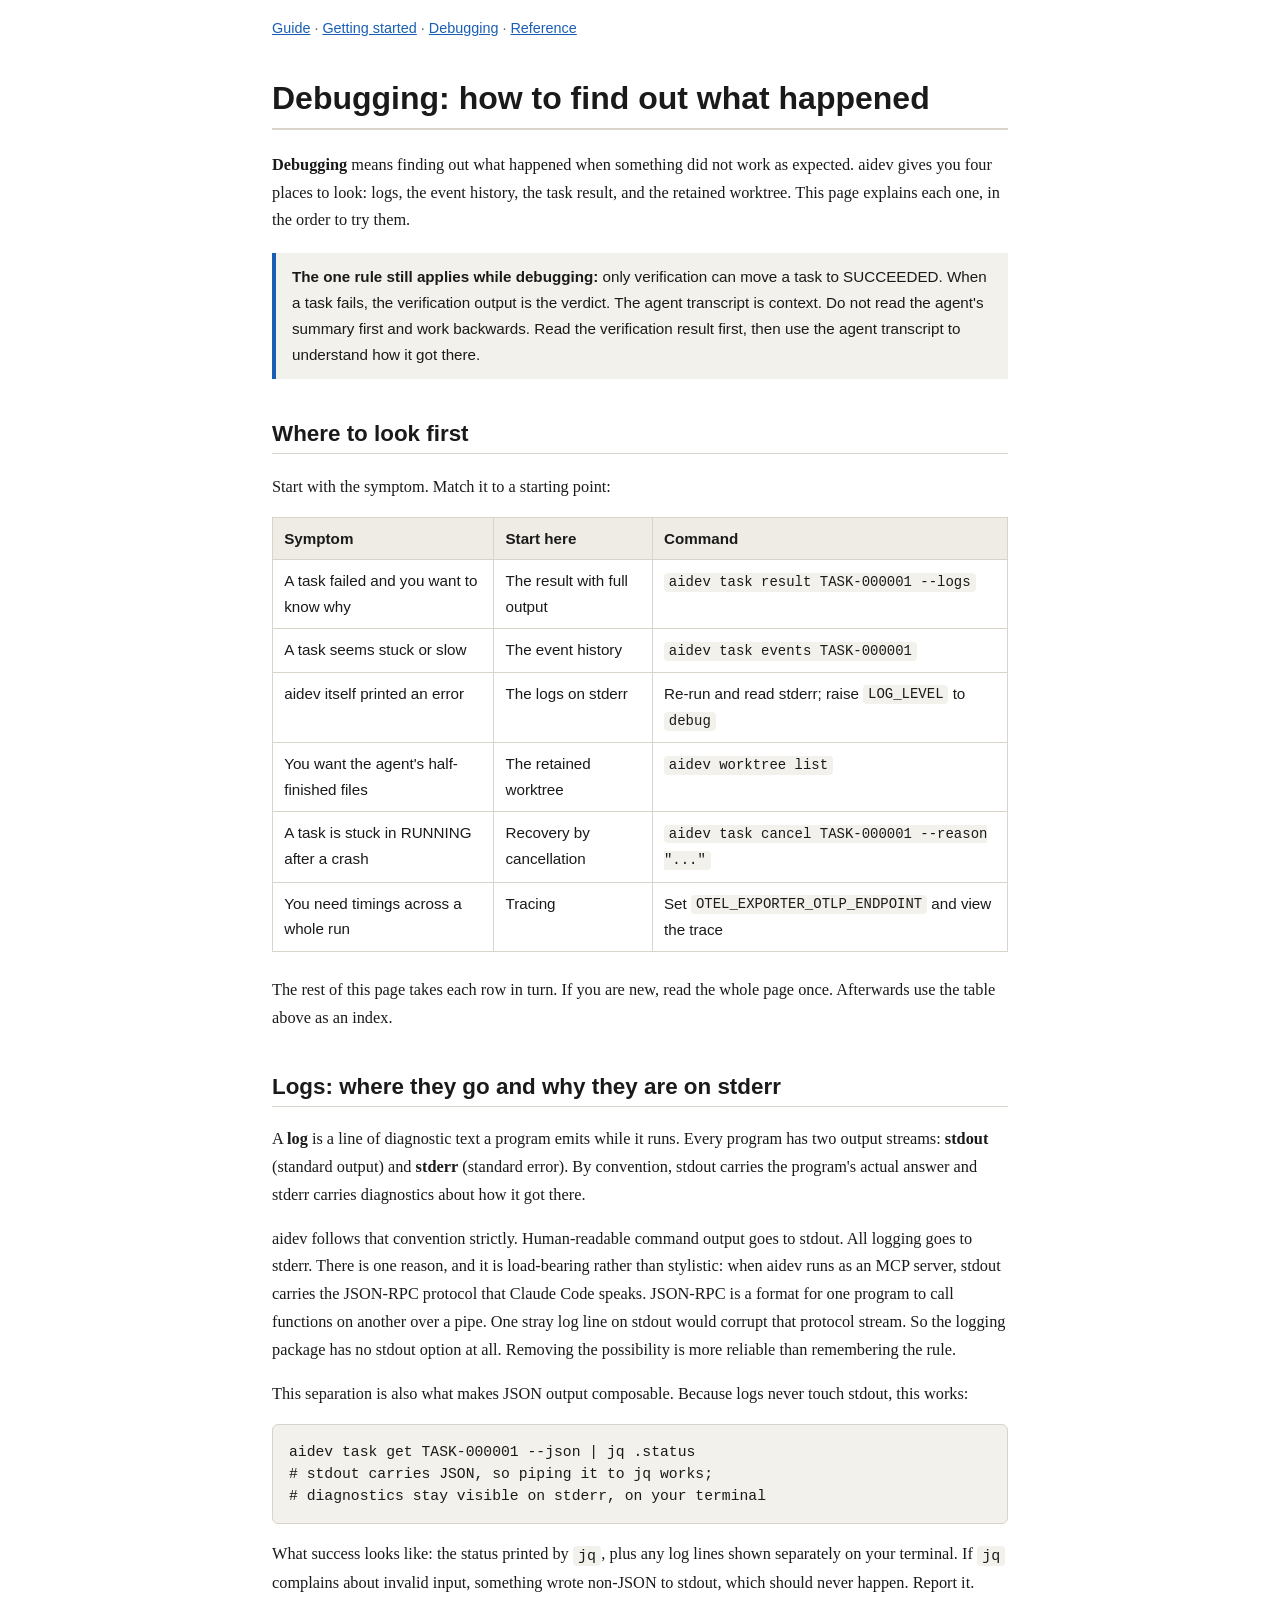
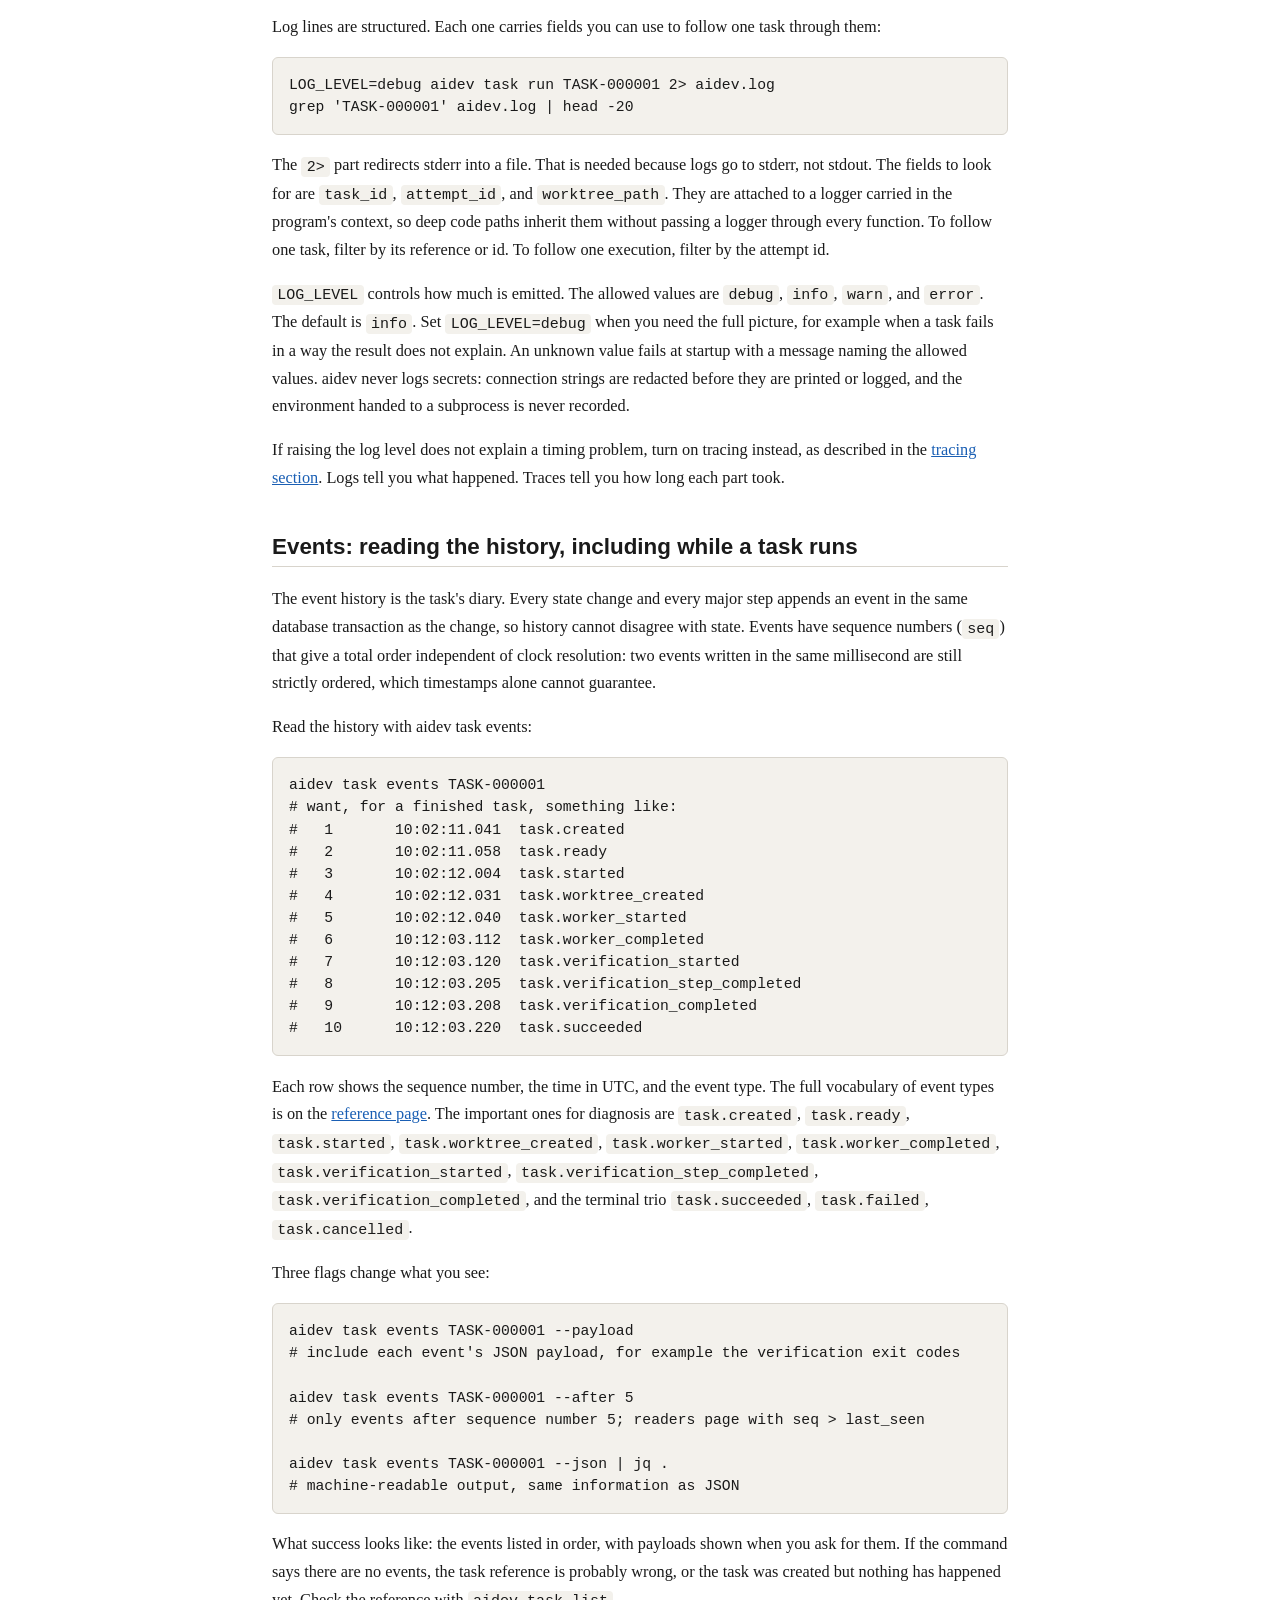
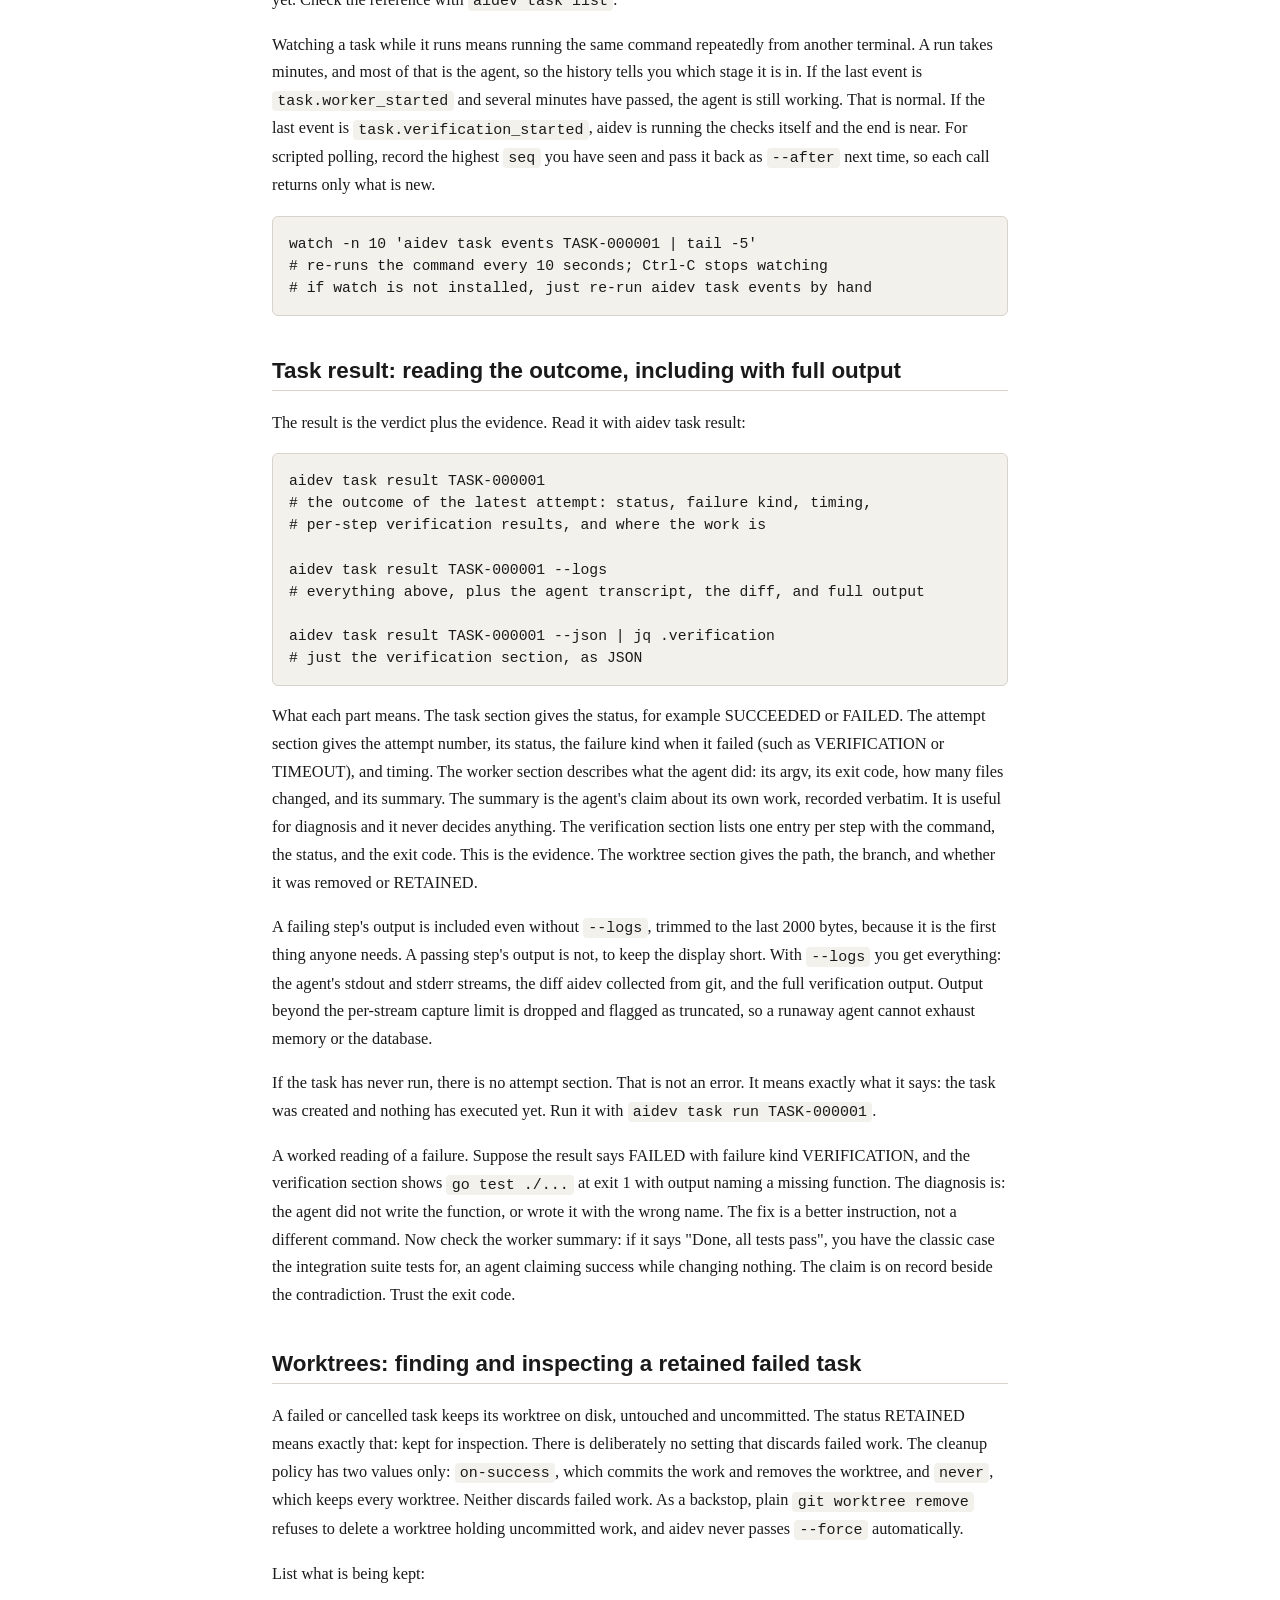
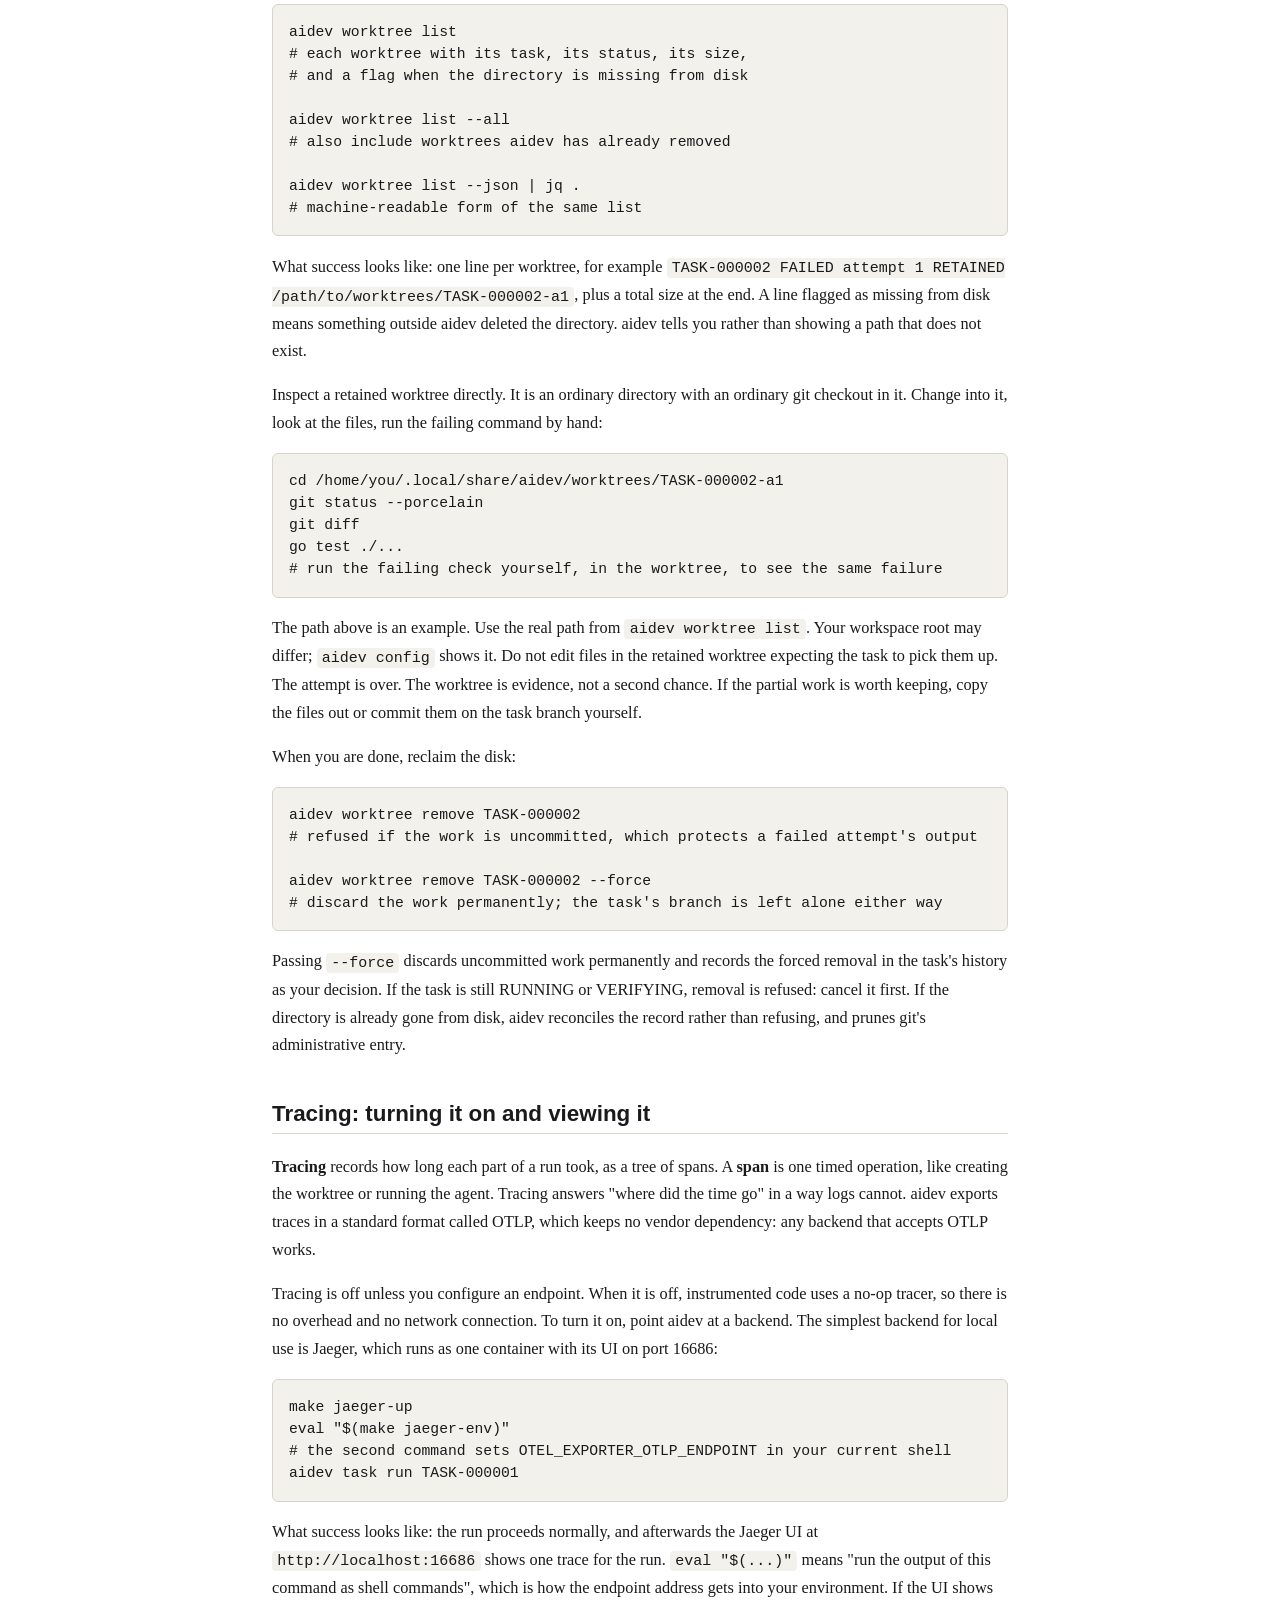
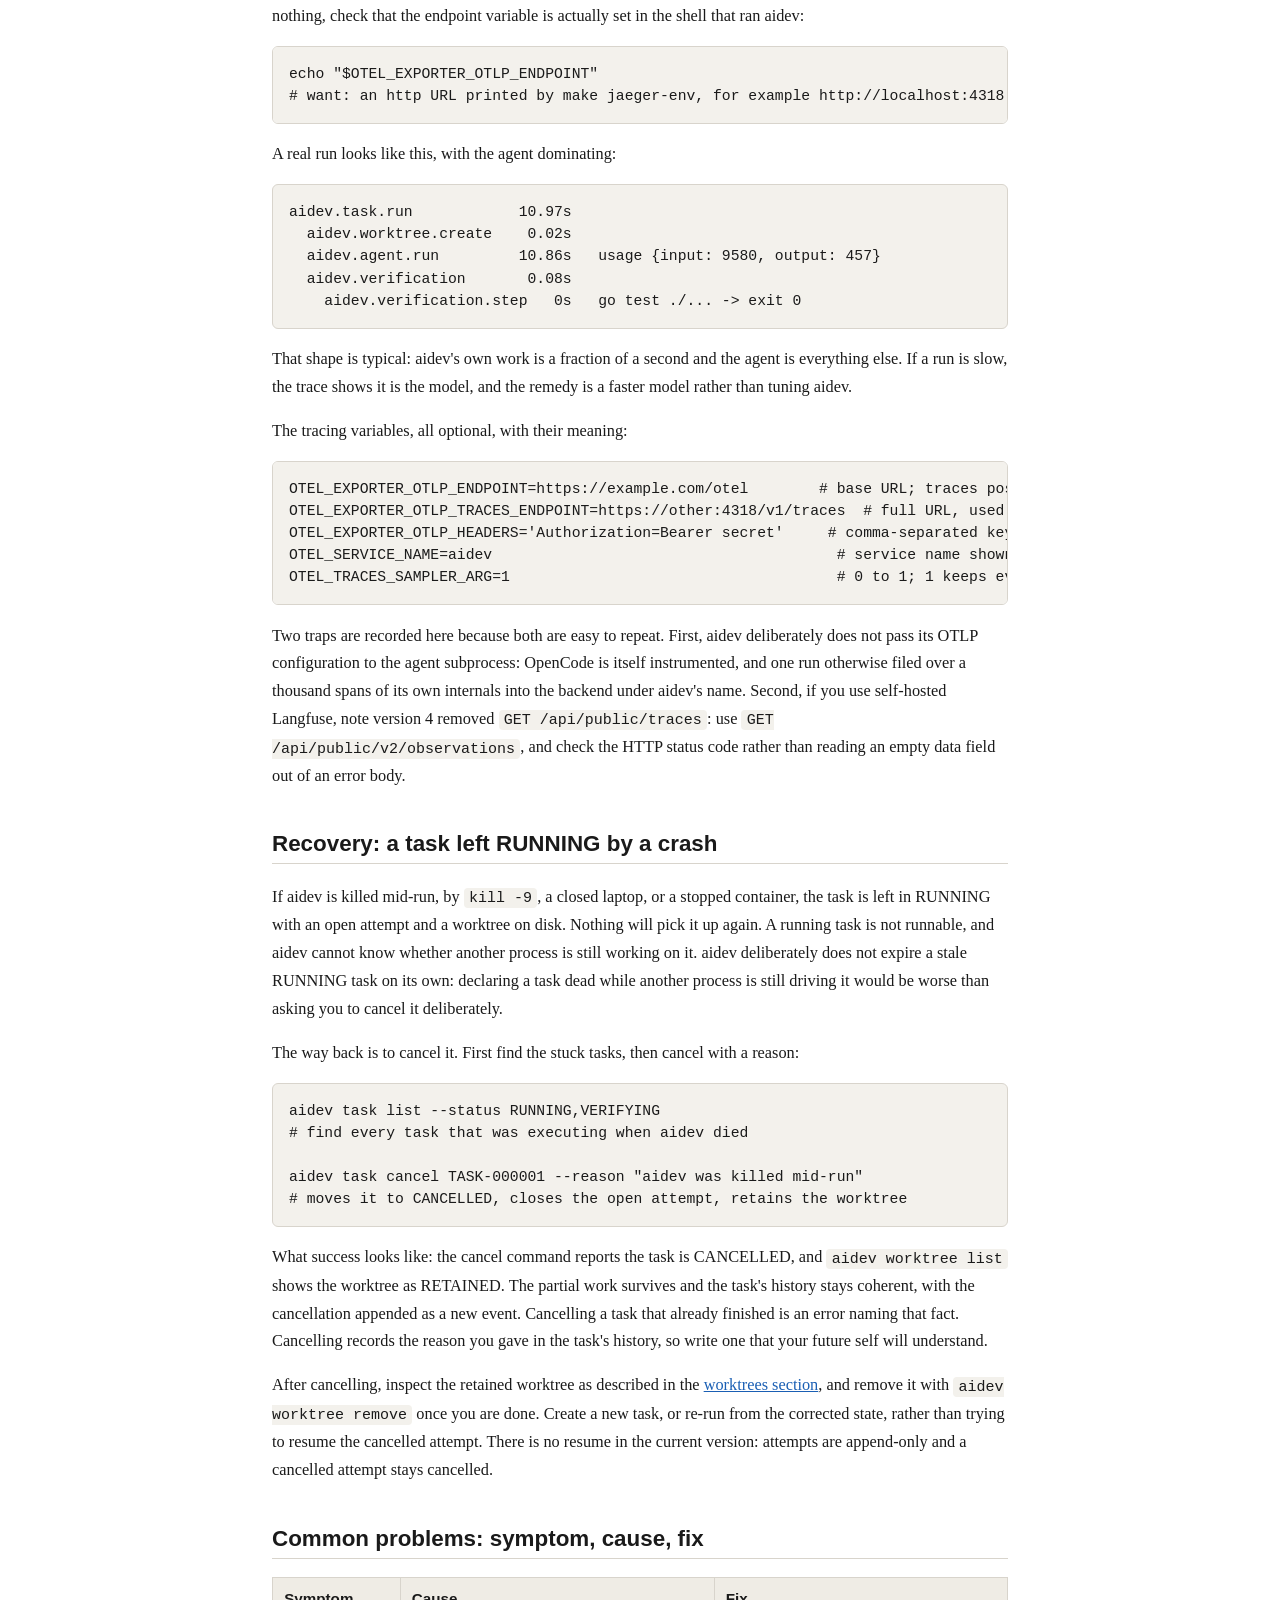
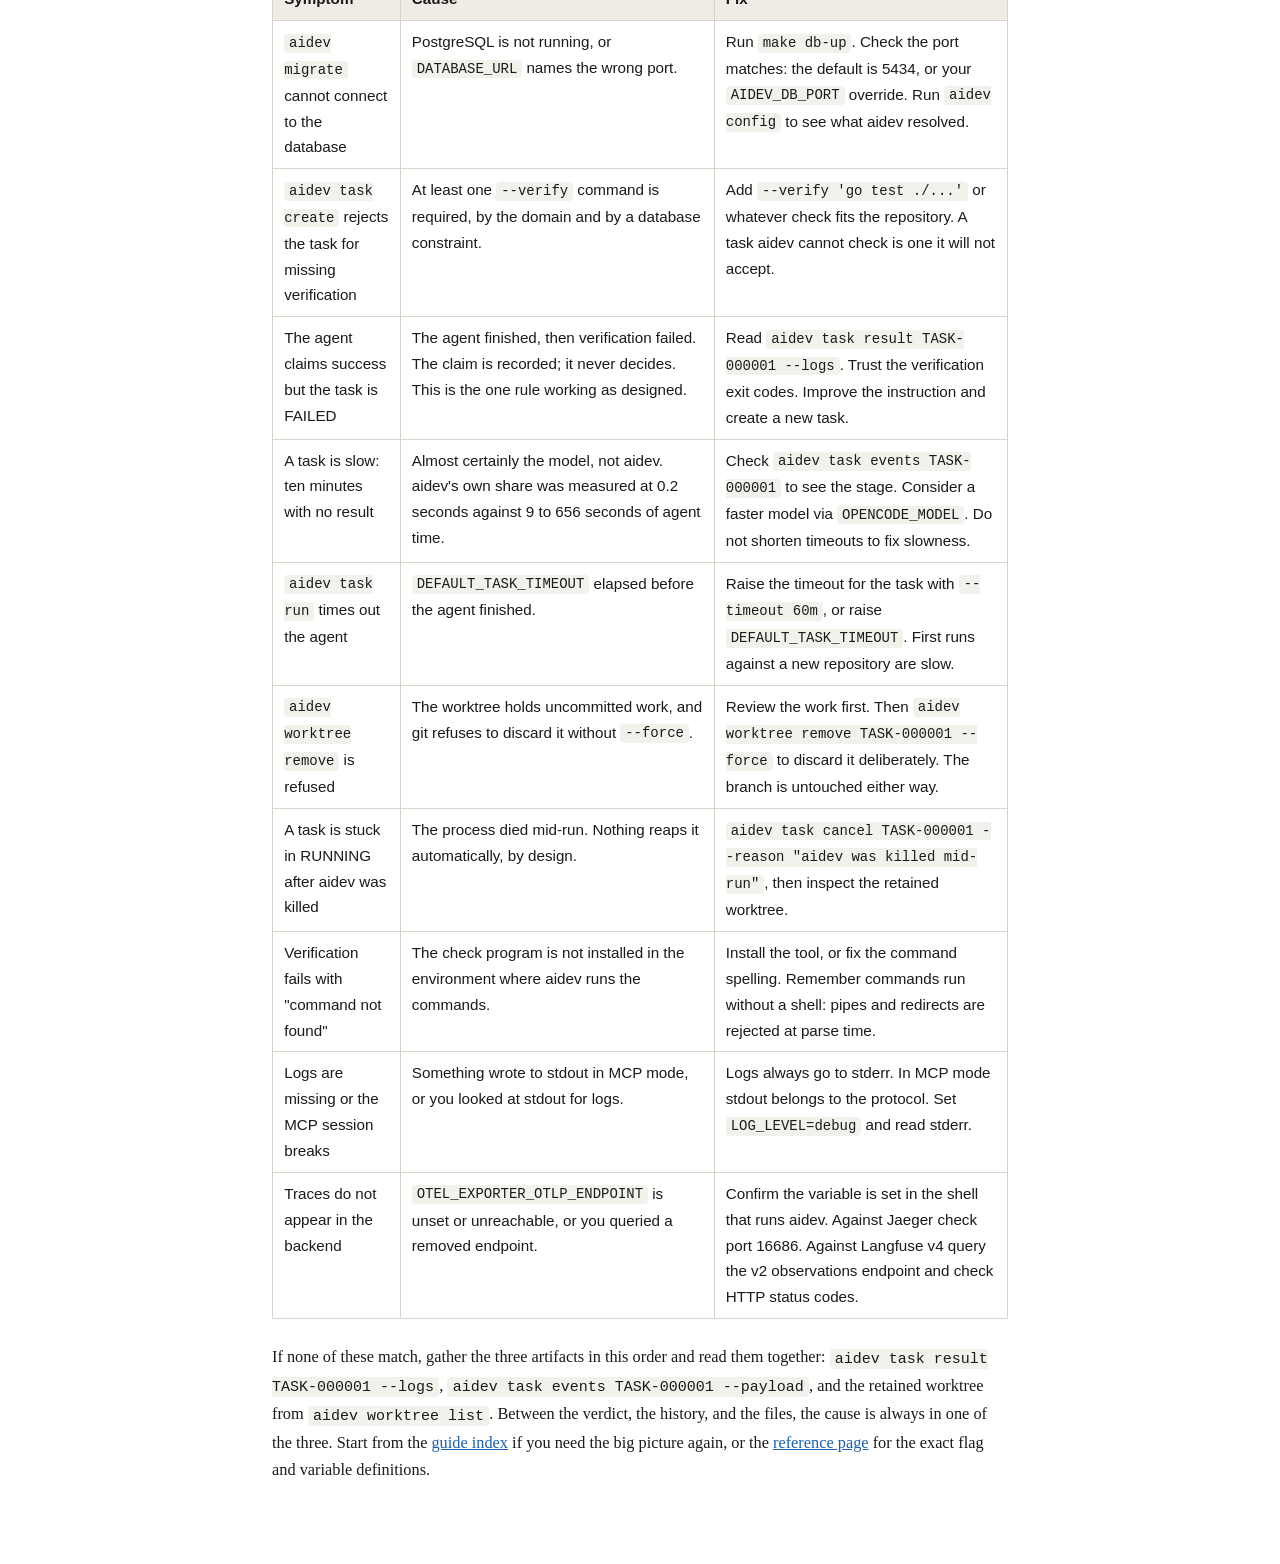
==== docs/guide/debugging.html @ d067f175 "TASK-000018 Write the HTML guide in docs/guide for someone new to the project" ====
<!DOCTYPE html>
<html lang="en">
<head>
<meta charset="utf-8">
<meta name="viewport" content="width=device-width, initial-scale=1">
<title>Debugging aidev tasks: logs, events, results, worktrees</title>
<link rel="stylesheet" href="guide.css">
</head>
<body>
<nav class="breadcrumb"><a href="index.html">Guide</a> · <a href="getting-started.html">Getting started</a> · <a href="debugging.html">Debugging</a> · <a href="reference.html">Reference</a></nav>
<main>
<h1>Debugging: how to find out what happened</h1>

<p><strong>Debugging</strong> means finding out what happened when something did not work as expected. aidev gives you four places to look: logs, the event history, the task result, and the retained worktree. This page explains each one, in the order to try them.</p>

<div class="notice"><strong>The one rule still applies while debugging:</strong> only verification can move a task to SUCCEEDED. When a task fails, the verification output is the verdict. The agent transcript is context. Do not read the agent's summary first and work backwards. Read the verification result first, then use the agent transcript to understand how it got there.</div>

<section id="where-to-look-first">
<h2>Where to look first</h2>

<p>Start with the symptom. Match it to a starting point:</p>

<table>
<tr><th>Symptom</th><th>Start here</th><th>Command</th></tr>
<tr><td>A task failed and you want to know why</td><td>The result with full output</td><td><code>aidev task result TASK-000001 --logs</code></td></tr>
<tr><td>A task seems stuck or slow</td><td>The event history</td><td><code>aidev task events TASK-000001</code></td></tr>
<tr><td>aidev itself printed an error</td><td>The logs on stderr</td><td>Re-run and read stderr; raise <code>LOG_LEVEL</code> to <code>debug</code></td></tr>
<tr><td>You want the agent's half-finished files</td><td>The retained worktree</td><td><code>aidev worktree list</code></td></tr>
<tr><td>A task is stuck in RUNNING after a crash</td><td>Recovery by cancellation</td><td><code>aidev task cancel TASK-000001 --reason "..."</code></td></tr>
<tr><td>You need timings across a whole run</td><td>Tracing</td><td>Set <code>OTEL_EXPORTER_OTLP_ENDPOINT</code> and view the trace</td></tr>
</table>

<p>The rest of this page takes each row in turn. If you are new, read the whole page once. Afterwards use the table above as an index.</p>
</section>

<section id="logs">
<h2>Logs: where they go and why they are on stderr</h2>

<p>A <strong>log</strong> is a line of diagnostic text a program emits while it runs. Every program has two output streams: <strong>stdout</strong> (standard output) and <strong>stderr</strong> (standard error). By convention, stdout carries the program's actual answer and stderr carries diagnostics about how it got there.</p>

<p>aidev follows that convention strictly. Human-readable command output goes to stdout. All logging goes to stderr. There is one reason, and it is load-bearing rather than stylistic: when aidev runs as an MCP server, stdout carries the JSON-RPC protocol that Claude Code speaks. JSON-RPC is a format for one program to call functions on another over a pipe. One stray log line on stdout would corrupt that protocol stream. So the logging package has no stdout option at all. Removing the possibility is more reliable than remembering the rule.</p>

<p>This separation is also what makes JSON output composable. Because logs never touch stdout, this works:</p>

<pre><code>aidev task get TASK-000001 --json | jq .status
# stdout carries JSON, so piping it to jq works;
# diagnostics stay visible on stderr, on your terminal</code></pre>

<p>What success looks like: the status printed by <code>jq</code>, plus any log lines shown separately on your terminal. If <code>jq</code> complains about invalid input, something wrote non-JSON to stdout, which should never happen. Report it.</p>

<p>Log lines are structured. Each one carries fields you can use to follow one task through them:</p>

<pre><code>LOG_LEVEL=debug aidev task run TASK-000001 2&gt; aidev.log
grep 'TASK-000001' aidev.log | head -20</code></pre>

<p>The <code>2&gt;</code> part redirects stderr into a file. That is needed because logs go to stderr, not stdout. The fields to look for are <code>task_id</code>, <code>attempt_id</code>, and <code>worktree_path</code>. They are attached to a logger carried in the program's context, so deep code paths inherit them without passing a logger through every function. To follow one task, filter by its reference or id. To follow one execution, filter by the attempt id.</p>

<p><code>LOG_LEVEL</code> controls how much is emitted. The allowed values are <code>debug</code>, <code>info</code>, <code>warn</code>, and <code>error</code>. The default is <code>info</code>. Set <code>LOG_LEVEL=debug</code> when you need the full picture, for example when a task fails in a way the result does not explain. An unknown value fails at startup with a message naming the allowed values. aidev never logs secrets: connection strings are redacted before they are printed or logged, and the environment handed to a subprocess is never recorded.</p>

<p>If raising the log level does not explain a timing problem, turn on tracing instead, as described in the <a href="debugging.html#tracing">tracing section</a>. Logs tell you what happened. Traces tell you how long each part took.</p>
</section>

<section id="events">
<h2>Events: reading the history, including while a task runs</h2>

<p>The event history is the task's diary. Every state change and every major step appends an event in the same database transaction as the change, so history cannot disagree with state. Events have sequence numbers (<code>seq</code>) that give a total order independent of clock resolution: two events written in the same millisecond are still strictly ordered, which timestamps alone cannot guarantee.</p>

<p>Read the history with aidev task events:</p>

<pre><code>aidev task events TASK-000001
# want, for a finished task, something like:
#   1       10:02:11.041  task.created
#   2       10:02:11.058  task.ready
#   3       10:02:12.004  task.started
#   4       10:02:12.031  task.worktree_created
#   5       10:02:12.040  task.worker_started
#   6       10:12:03.112  task.worker_completed
#   7       10:12:03.120  task.verification_started
#   8       10:12:03.205  task.verification_step_completed
#   9       10:12:03.208  task.verification_completed
#   10      10:12:03.220  task.succeeded</code></pre>

<p>Each row shows the sequence number, the time in UTC, and the event type. The full vocabulary of event types is on the <a href="reference.html#events-reference">reference page</a>. The important ones for diagnosis are <code>task.created</code>, <code>task.ready</code>, <code>task.started</code>, <code>task.worktree_created</code>, <code>task.worker_started</code>, <code>task.worker_completed</code>, <code>task.verification_started</code>, <code>task.verification_step_completed</code>, <code>task.verification_completed</code>, and the terminal trio <code>task.succeeded</code>, <code>task.failed</code>, <code>task.cancelled</code>.</p>

<p>Three flags change what you see:</p>

<pre><code>aidev task events TASK-000001 --payload
# include each event's JSON payload, for example the verification exit codes

aidev task events TASK-000001 --after 5
# only events after sequence number 5; readers page with seq &gt; last_seen

aidev task events TASK-000001 --json | jq .
# machine-readable output, same information as JSON</code></pre>

<p>What success looks like: the events listed in order, with payloads shown when you ask for them. If the command says there are no events, the task reference is probably wrong, or the task was created but nothing has happened yet. Check the reference with <code>aidev task list</code>.</p>

<p>Watching a task while it runs means running the same command repeatedly from another terminal. A run takes minutes, and most of that is the agent, so the history tells you which stage it is in. If the last event is <code>task.worker_started</code> and several minutes have passed, the agent is still working. That is normal. If the last event is <code>task.verification_started</code>, aidev is running the checks itself and the end is near. For scripted polling, record the highest <code>seq</code> you have seen and pass it back as <code>--after</code> next time, so each call returns only what is new.</p>

<pre><code>watch -n 10 'aidev task events TASK-000001 | tail -5'
# re-runs the command every 10 seconds; Ctrl-C stops watching
# if watch is not installed, just re-run aidev task events by hand</code></pre>
</section>

<section id="task-result">
<h2>Task result: reading the outcome, including with full output</h2>

<p>The result is the verdict plus the evidence. Read it with aidev task result:</p>

<pre><code>aidev task result TASK-000001
# the outcome of the latest attempt: status, failure kind, timing,
# per-step verification results, and where the work is

aidev task result TASK-000001 --logs
# everything above, plus the agent transcript, the diff, and full output

aidev task result TASK-000001 --json | jq .verification
# just the verification section, as JSON</code></pre>

<p>What each part means. The task section gives the status, for example SUCCEEDED or FAILED. The attempt section gives the attempt number, its status, the failure kind when it failed (such as VERIFICATION or TIMEOUT), and timing. The worker section describes what the agent did: its argv, its exit code, how many files changed, and its summary. The summary is the agent's claim about its own work, recorded verbatim. It is useful for diagnosis and it never decides anything. The verification section lists one entry per step with the command, the status, and the exit code. This is the evidence. The worktree section gives the path, the branch, and whether it was removed or RETAINED.</p>

<p>A failing step's output is included even without <code>--logs</code>, trimmed to the last 2000 bytes, because it is the first thing anyone needs. A passing step's output is not, to keep the display short. With <code>--logs</code> you get everything: the agent's stdout and stderr streams, the diff aidev collected from git, and the full verification output. Output beyond the per-stream capture limit is dropped and flagged as truncated, so a runaway agent cannot exhaust memory or the database.</p>

<p>If the task has never run, there is no attempt section. That is not an error. It means exactly what it says: the task was created and nothing has executed yet. Run it with <code>aidev task run TASK-000001</code>.</p>

<p>A worked reading of a failure. Suppose the result says FAILED with failure kind VERIFICATION, and the verification section shows <code>go test ./...</code> at exit 1 with output naming a missing function. The diagnosis is: the agent did not write the function, or wrote it with the wrong name. The fix is a better instruction, not a different command. Now check the worker summary: if it says "Done, all tests pass", you have the classic case the integration suite tests for, an agent claiming success while changing nothing. The claim is on record beside the contradiction. Trust the exit code.</p>
</section>

<section id="worktrees">
<h2>Worktrees: finding and inspecting a retained failed task</h2>

<p>A failed or cancelled task keeps its worktree on disk, untouched and uncommitted. The status RETAINED means exactly that: kept for inspection. There is deliberately no setting that discards failed work. The cleanup policy has two values only: <code>on-success</code>, which commits the work and removes the worktree, and <code>never</code>, which keeps every worktree. Neither discards failed work. As a backstop, plain <code>git worktree remove</code> refuses to delete a worktree holding uncommitted work, and aidev never passes <code>--force</code> automatically.</p>

<p>List what is being kept:</p>

<pre><code>aidev worktree list
# each worktree with its task, its status, its size,
# and a flag when the directory is missing from disk

aidev worktree list --all
# also include worktrees aidev has already removed

aidev worktree list --json | jq .
# machine-readable form of the same list</code></pre>

<p>What success looks like: one line per worktree, for example <code>TASK-000002 FAILED attempt 1 RETAINED /path/to/worktrees/TASK-000002-a1</code>, plus a total size at the end. A line flagged as missing from disk means something outside aidev deleted the directory. aidev tells you rather than showing a path that does not exist.</p>

<p>Inspect a retained worktree directly. It is an ordinary directory with an ordinary git checkout in it. Change into it, look at the files, run the failing command by hand:</p>

<pre><code>cd /home/you/.local/share/aidev/worktrees/TASK-000002-a1
git status --porcelain
git diff
go test ./...
# run the failing check yourself, in the worktree, to see the same failure</code></pre>

<p>The path above is an example. Use the real path from <code>aidev worktree list</code>. Your workspace root may differ; <code>aidev config</code> shows it. Do not edit files in the retained worktree expecting the task to pick them up. The attempt is over. The worktree is evidence, not a second chance. If the partial work is worth keeping, copy the files out or commit them on the task branch yourself.</p>

<p>When you are done, reclaim the disk:</p>

<pre><code>aidev worktree remove TASK-000002
# refused if the work is uncommitted, which protects a failed attempt's output

aidev worktree remove TASK-000002 --force
# discard the work permanently; the task's branch is left alone either way</code></pre>

<p>Passing <code>--force</code> discards uncommitted work permanently and records the forced removal in the task's history as your decision. If the task is still RUNNING or VERIFYING, removal is refused: cancel it first. If the directory is already gone from disk, aidev reconciles the record rather than refusing, and prunes git's administrative entry.</p>
</section>

<section id="tracing">
<h2>Tracing: turning it on and viewing it</h2>

<p><strong>Tracing</strong> records how long each part of a run took, as a tree of spans. A <strong>span</strong> is one timed operation, like creating the worktree or running the agent. Tracing answers "where did the time go" in a way logs cannot. aidev exports traces in a standard format called OTLP, which keeps no vendor dependency: any backend that accepts OTLP works.</p>

<p>Tracing is off unless you configure an endpoint. When it is off, instrumented code uses a no-op tracer, so there is no overhead and no network connection. To turn it on, point aidev at a backend. The simplest backend for local use is Jaeger, which runs as one container with its UI on port 16686:</p>

<pre><code>make jaeger-up
eval "$(make jaeger-env)"
# the second command sets OTEL_EXPORTER_OTLP_ENDPOINT in your current shell
aidev task run TASK-000001</code></pre>

<p>What success looks like: the run proceeds normally, and afterwards the Jaeger UI at <code>http://localhost:16686</code> shows one trace for the run. <code>eval "$(...)"</code> means "run the output of this command as shell commands", which is how the endpoint address gets into your environment. If the UI shows nothing, check that the endpoint variable is actually set in the shell that ran aidev:</p>

<pre><code>echo "$OTEL_EXPORTER_OTLP_ENDPOINT"
# want: an http URL printed by make jaeger-env, for example http://localhost:4318</code></pre>

<p>A real run looks like this, with the agent dominating:</p>

<pre><code>aidev.task.run            10.97s
  aidev.worktree.create    0.02s
  aidev.agent.run         10.86s   usage {input: 9580, output: 457}
  aidev.verification       0.08s
    aidev.verification.step   0s   go test ./... -&gt; exit 0</code></pre>

<p>That shape is typical: aidev's own work is a fraction of a second and the agent is everything else. If a run is slow, the trace shows it is the model, and the remedy is a faster model rather than tuning aidev.</p>

<p>The tracing variables, all optional, with their meaning:</p>

<pre><code>OTEL_EXPORTER_OTLP_ENDPOINT=https://example.com/otel        # base URL; traces post to &lt;base&gt;/v1/traces
OTEL_EXPORTER_OTLP_TRACES_ENDPOINT=https://other:4318/v1/traces  # full URL, used as given, takes precedence
OTEL_EXPORTER_OTLP_HEADERS='Authorization=Bearer secret'     # comma-separated key=value pairs
OTEL_SERVICE_NAME=aidev                                       # service name shown in the backend
OTEL_TRACES_SAMPLER_ARG=1                                     # 0 to 1; 1 keeps everything</code></pre>

<p>Two traps are recorded here because both are easy to repeat. First, aidev deliberately does not pass its OTLP configuration to the agent subprocess: OpenCode is itself instrumented, and one run otherwise filed over a thousand spans of its own internals into the backend under aidev's name. Second, if you use self-hosted Langfuse, note version 4 removed <code>GET /api/public/traces</code>: use <code>GET /api/public/v2/observations</code>, and check the HTTP status code rather than reading an empty data field out of an error body.</p>
</section>

<section id="recovery">
<h2>Recovery: a task left RUNNING by a crash</h2>

<p>If aidev is killed mid-run, by <code>kill -9</code>, a closed laptop, or a stopped container, the task is left in RUNNING with an open attempt and a worktree on disk. Nothing will pick it up again. A running task is not runnable, and aidev cannot know whether another process is still working on it. aidev deliberately does not expire a stale RUNNING task on its own: declaring a task dead while another process is still driving it would be worse than asking you to cancel it deliberately.</p>

<p>The way back is to cancel it. First find the stuck tasks, then cancel with a reason:</p>

<pre><code>aidev task list --status RUNNING,VERIFYING
# find every task that was executing when aidev died

aidev task cancel TASK-000001 --reason "aidev was killed mid-run"
# moves it to CANCELLED, closes the open attempt, retains the worktree</code></pre>

<p>What success looks like: the cancel command reports the task is CANCELLED, and <code>aidev worktree list</code> shows the worktree as RETAINED. The partial work survives and the task's history stays coherent, with the cancellation appended as a new event. Cancelling a task that already finished is an error naming that fact. Cancelling records the reason you gave in the task's history, so write one that your future self will understand.</p>

<p>After cancelling, inspect the retained worktree as described in the <a href="debugging.html#worktrees">worktrees section</a>, and remove it with <code>aidev worktree remove</code> once you are done. Create a new task, or re-run from the corrected state, rather than trying to resume the cancelled attempt. There is no resume in the current version: attempts are append-only and a cancelled attempt stays cancelled.</p>
</section>

<section id="common-problems">
<h2>Common problems: symptom, cause, fix</h2>

<table>
<tr><th>Symptom</th><th>Cause</th><th>Fix</th></tr>
<tr><td><code>aidev migrate</code> cannot connect to the database</td><td>PostgreSQL is not running, or <code>DATABASE_URL</code> names the wrong port.</td><td>Run <code>make db-up</code>. Check the port matches: the default is 5434, or your <code>AIDEV_DB_PORT</code> override. Run <code>aidev config</code> to see what aidev resolved.</td></tr>
<tr><td><code>aidev task create</code> rejects the task for missing verification</td><td>At least one <code>--verify</code> command is required, by the domain and by a database constraint.</td><td>Add <code>--verify 'go test ./...'</code> or whatever check fits the repository. A task aidev cannot check is one it will not accept.</td></tr>
<tr><td>The agent claims success but the task is FAILED</td><td>The agent finished, then verification failed. The claim is recorded; it never decides. This is the one rule working as designed.</td><td>Read <code>aidev task result TASK-000001 --logs</code>. Trust the verification exit codes. Improve the instruction and create a new task.</td></tr>
<tr><td>A task is slow: ten minutes with no result</td><td>Almost certainly the model, not aidev. aidev's own share was measured at 0.2 seconds against 9 to 656 seconds of agent time.</td><td>Check <code>aidev task events TASK-000001</code> to see the stage. Consider a faster model via <code>OPENCODE_MODEL</code>. Do not shorten timeouts to fix slowness.</td></tr>
<tr><td><code>aidev task run</code> times out the agent</td><td><code>DEFAULT_TASK_TIMEOUT</code> elapsed before the agent finished.</td><td>Raise the timeout for the task with <code>--timeout 60m</code>, or raise <code>DEFAULT_TASK_TIMEOUT</code>. First runs against a new repository are slow.</td></tr>
<tr><td><code>aidev worktree remove</code> is refused</td><td>The worktree holds uncommitted work, and git refuses to discard it without <code>--force</code>.</td><td>Review the work first. Then <code>aidev worktree remove TASK-000001 --force</code> to discard it deliberately. The branch is untouched either way.</td></tr>
<tr><td>A task is stuck in RUNNING after aidev was killed</td><td>The process died mid-run. Nothing reaps it automatically, by design.</td><td><code>aidev task cancel TASK-000001 --reason "aidev was killed mid-run"</code>, then inspect the retained worktree.</td></tr>
<tr><td>Verification fails with "command not found"</td><td>The check program is not installed in the environment where aidev runs the commands.</td><td>Install the tool, or fix the command spelling. Remember commands run without a shell: pipes and redirects are rejected at parse time.</td></tr>
<tr><td>Logs are missing or the MCP session breaks</td><td>Something wrote to stdout in MCP mode, or you looked at stdout for logs.</td><td>Logs always go to stderr. In MCP mode stdout belongs to the protocol. Set <code>LOG_LEVEL=debug</code> and read stderr.</td></tr>
<tr><td>Traces do not appear in the backend</td><td><code>OTEL_EXPORTER_OTLP_ENDPOINT</code> is unset or unreachable, or you queried a removed endpoint.</td><td>Confirm the variable is set in the shell that runs aidev. Against Jaeger check port 16686. Against Langfuse v4 query the v2 observations endpoint and check HTTP status codes.</td></tr>
</table>

<p>If none of these match, gather the three artifacts in this order and read them together: <code>aidev task result TASK-000001 --logs</code>, <code>aidev task events TASK-000001 --payload</code>, and the retained worktree from <code>aidev worktree list</code>. Between the verdict, the history, and the files, the cause is always in one of the three. Start from the <a href="index.html">guide index</a> if you need the big picture again, or the <a href="reference.html">reference page</a> for the exact flag and variable definitions.</p>
</section>
</main>
</body>
</html>
---- docs/guide/guide.css ----
/* aidev guide stylesheet. No external fonts, no network, no JavaScript. */

:root {
  --bg: #ffffff;
  --fg: #1a1a1a;
  --muted: #5a5a5a;
  --accent: #1a5fb4;
  --code-bg: #f3f1ec;
  --code-fg: #1a1a1a;
  --border: #d8d4cc;
  --table-head: #efece5;
}

@media (prefers-color-scheme: dark) {
  :root {
    --bg: #1b1b1e;
    --fg: #e8e6e1;
    --muted: #b3aca0;
    --accent: #7fb3e8;
    --code-bg: #26262b;
    --code-fg: #e8e6e1;
    --border: #4a4a52;
    --table-head: #2c2c32;
  }
}

* {
  box-sizing: border-box;
}

html {
  font-size: 100%;
}

body {
  margin: 0;
  padding: 0 1rem 4rem;
  background: var(--bg);
  color: var(--fg);
  font-family: Georgia, "Times New Roman", serif;
  line-height: 1.7;
}

main {
  max-width: 46rem;
  margin: 0 auto;
}

nav.breadcrumb {
  max-width: 46rem;
  margin: 0 auto;
  padding: 1rem 0;
  font-family: -apple-system, "Segoe UI", Helvetica, Arial, sans-serif;
  font-size: 0.9rem;
  color: var(--muted);
}

nav.breadcrumb a {
  color: var(--accent);
}

h1, h2, h3 {
  font-family: -apple-system, "Segoe UI", Helvetica, Arial, sans-serif;
  line-height: 1.3;
}

h1 {
  font-size: 2rem;
  border-bottom: 2px solid var(--border);
  padding-bottom: 0.5rem;
}

h2 {
  font-size: 1.4rem;
  margin-top: 2.5rem;
  border-bottom: 1px solid var(--border);
  padding-bottom: 0.3rem;
}

h3 {
  font-size: 1.1rem;
  margin-top: 1.8rem;
}

p, li {
  font-size: 1.02rem;
}

a {
  color: var(--accent);
}

code {
  font-family: "SFMono-Regular", Consolas, "Liberation Mono", Menlo, monospace;
  font-size: 0.92em;
  background: var(--code-bg);
  color: var(--code-fg);
  padding: 0.1em 0.35em;
  border-radius: 4px;
}

pre {
  background: var(--code-bg);
  color: var(--code-fg);
  border: 1px solid var(--border);
  border-radius: 6px;
  padding: 1rem;
  overflow-x: auto;
  line-height: 1.5;
}

pre code {
  background: none;
  padding: 0;
  border-radius: 0;
}

table {
  width: 100%;
  border-collapse: collapse;
  margin: 1rem 0 1.5rem;
  font-size: 0.95rem;
  font-family: -apple-system, "Segoe UI", Helvetica, Arial, sans-serif;
}

th, td {
  border: 1px solid var(--border);
  padding: 0.5rem 0.7rem;
  text-align: left;
  vertical-align: top;
}

th {
  background: var(--table-head);
}

.notice {
  border-left: 4px solid var(--accent);
  padding: 0.7rem 1rem;
  margin: 1.2rem 0;
  background: var(--code-bg);
  font-family: -apple-system, "Segoe UI", Helvetica, Arial, sans-serif;
  font-size: 0.95rem;
}

.diagram {
  white-space: pre;
  overflow-x: auto;
}
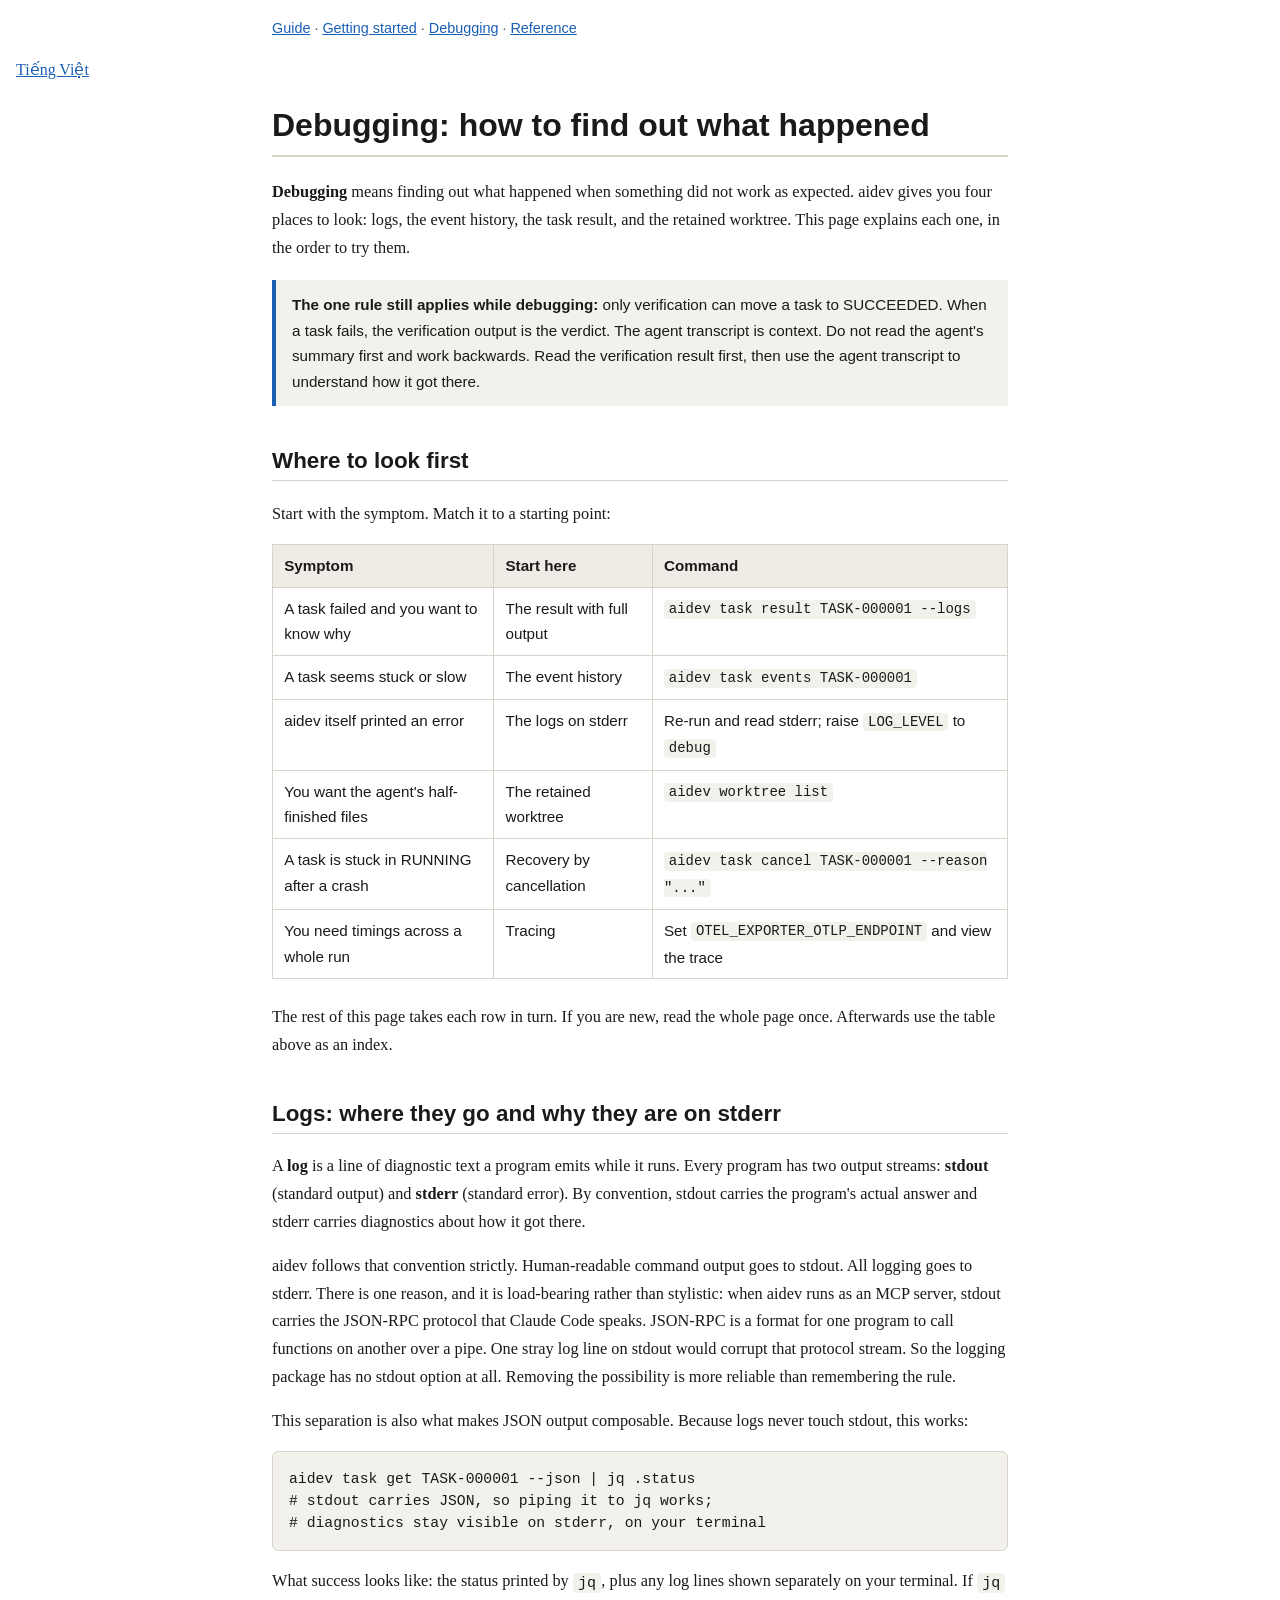
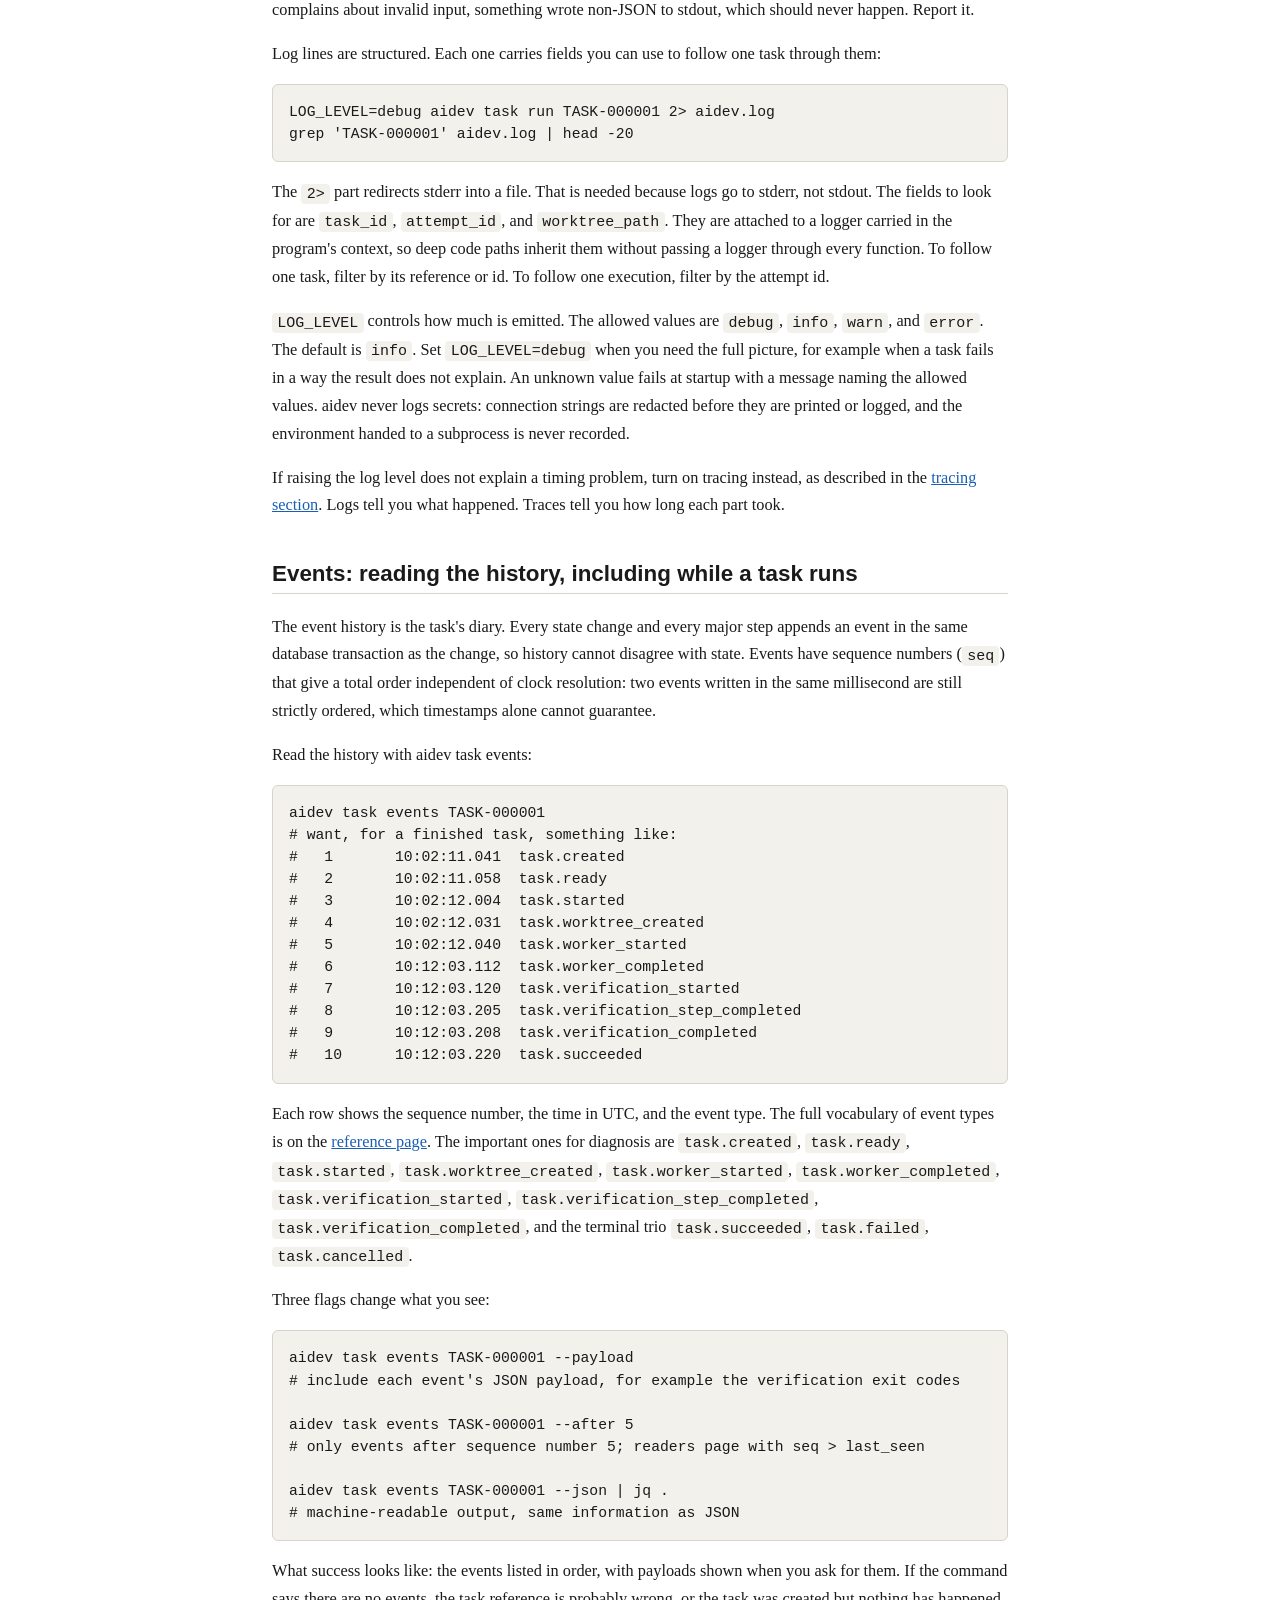
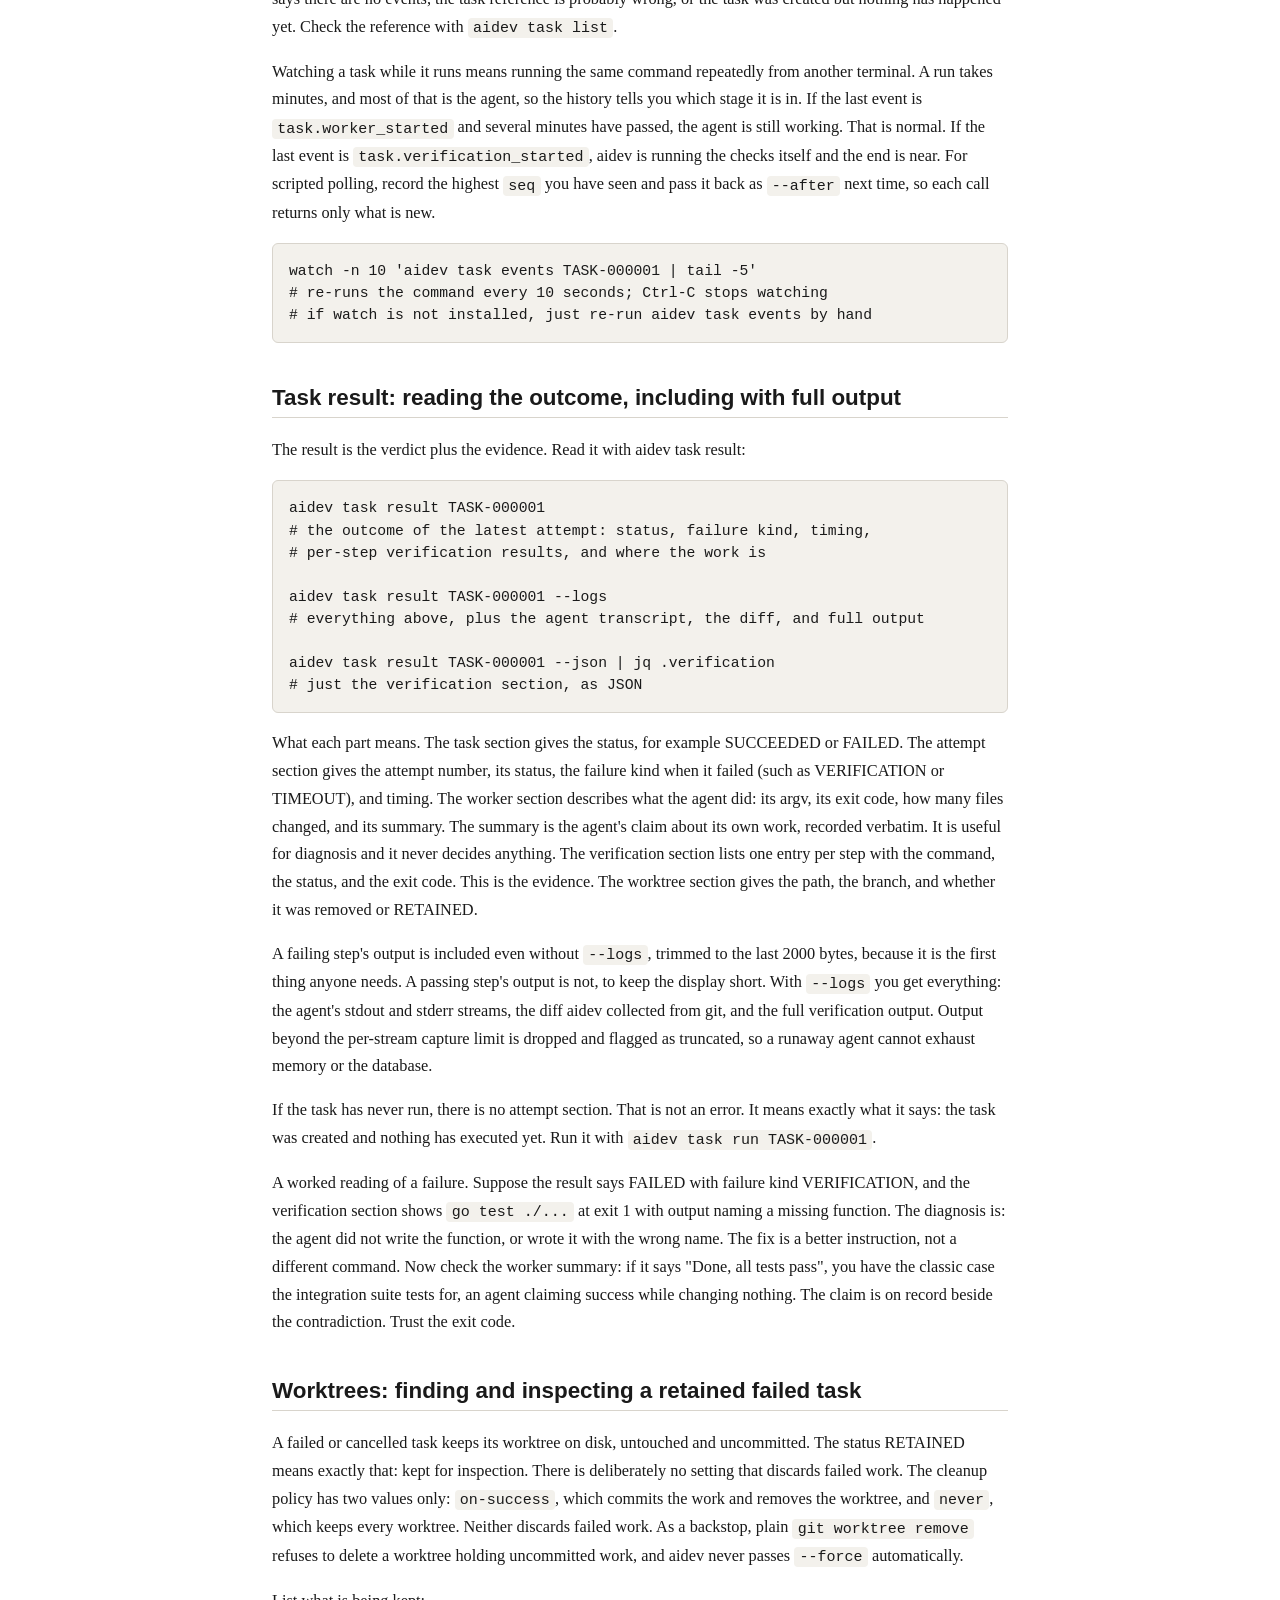
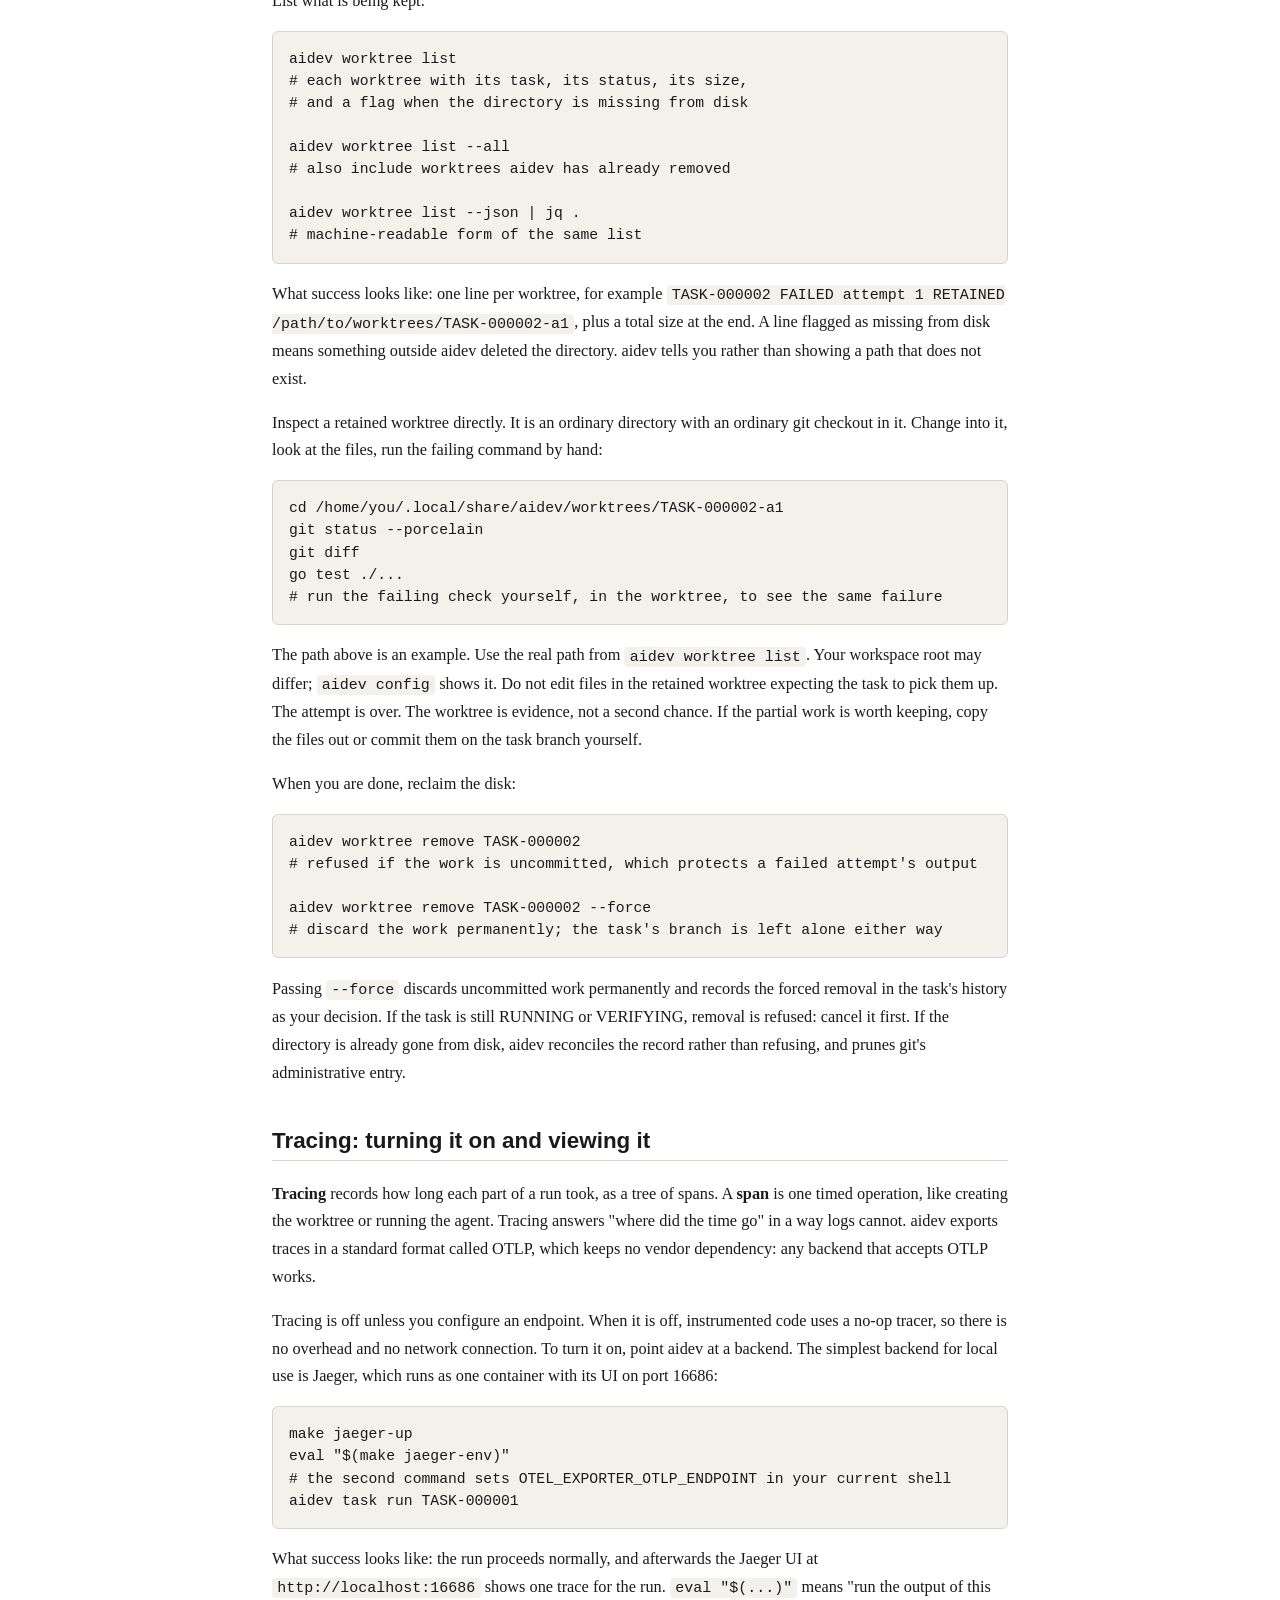
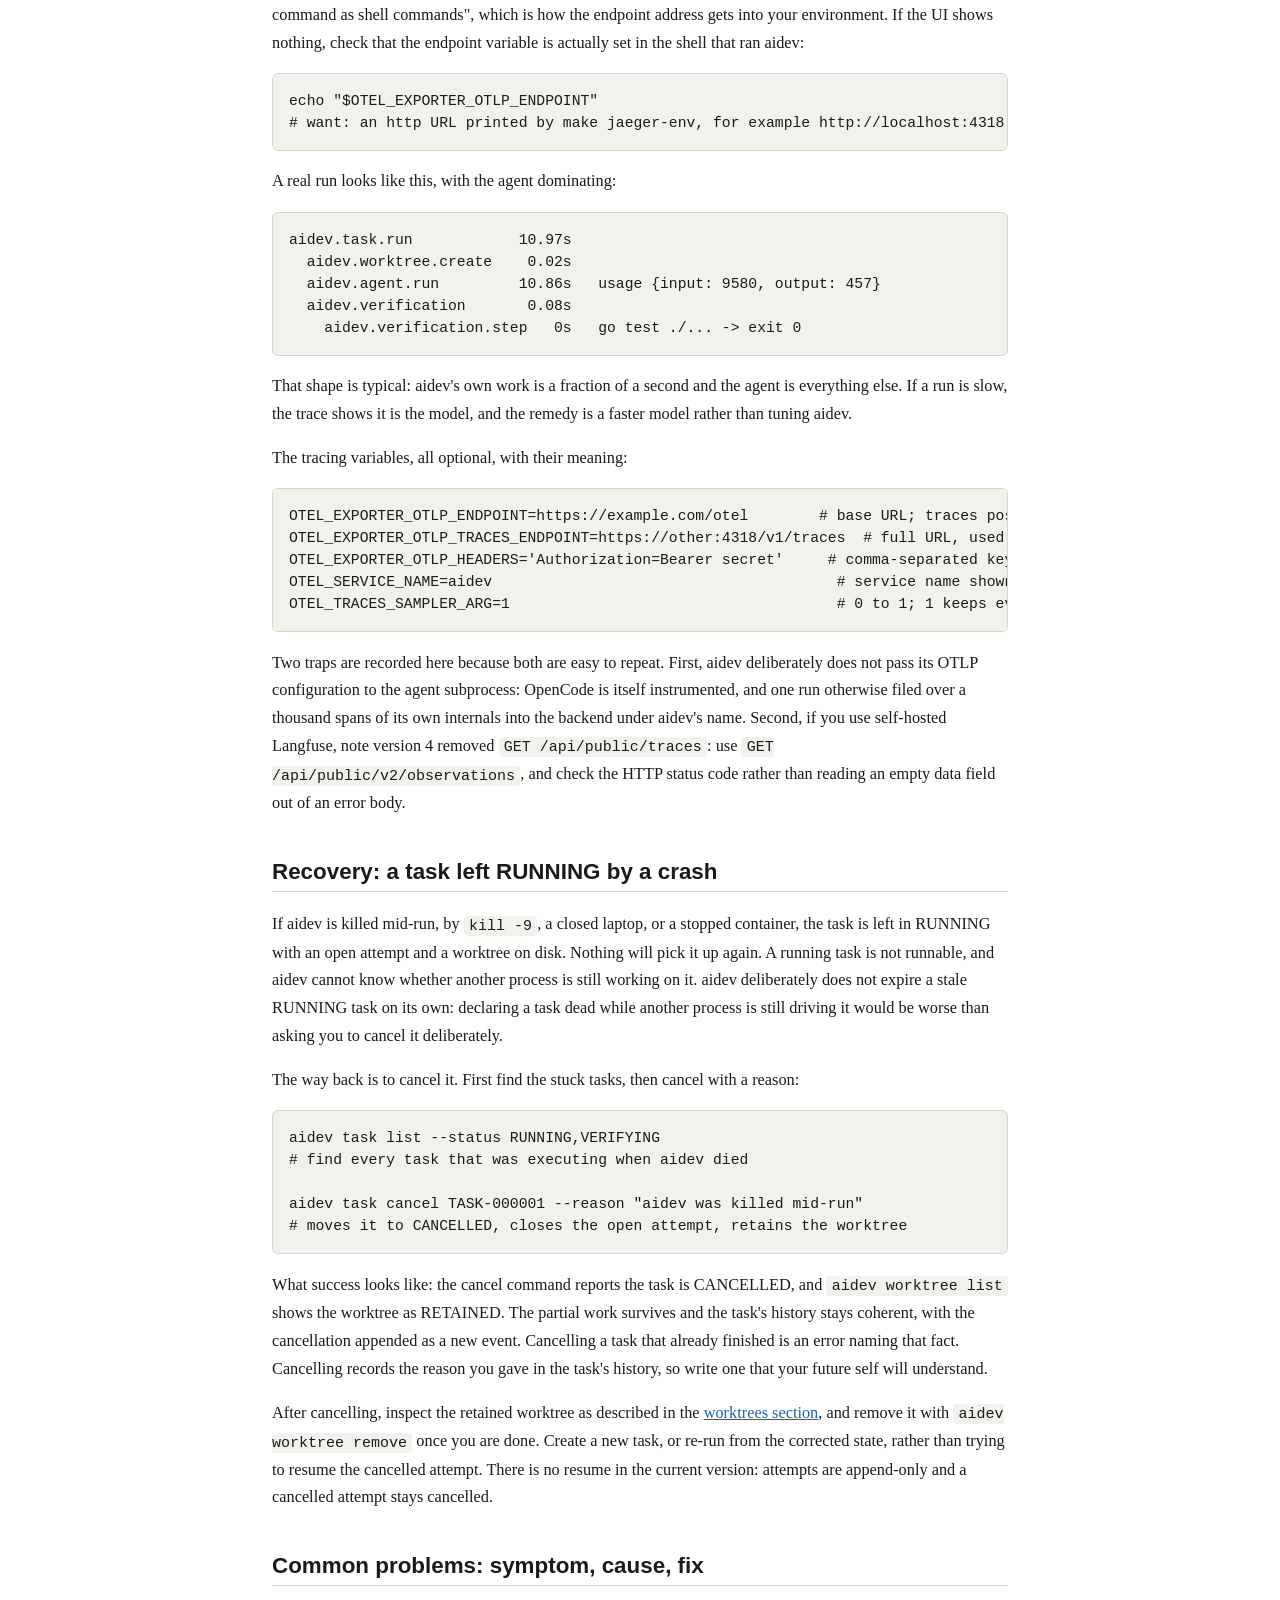
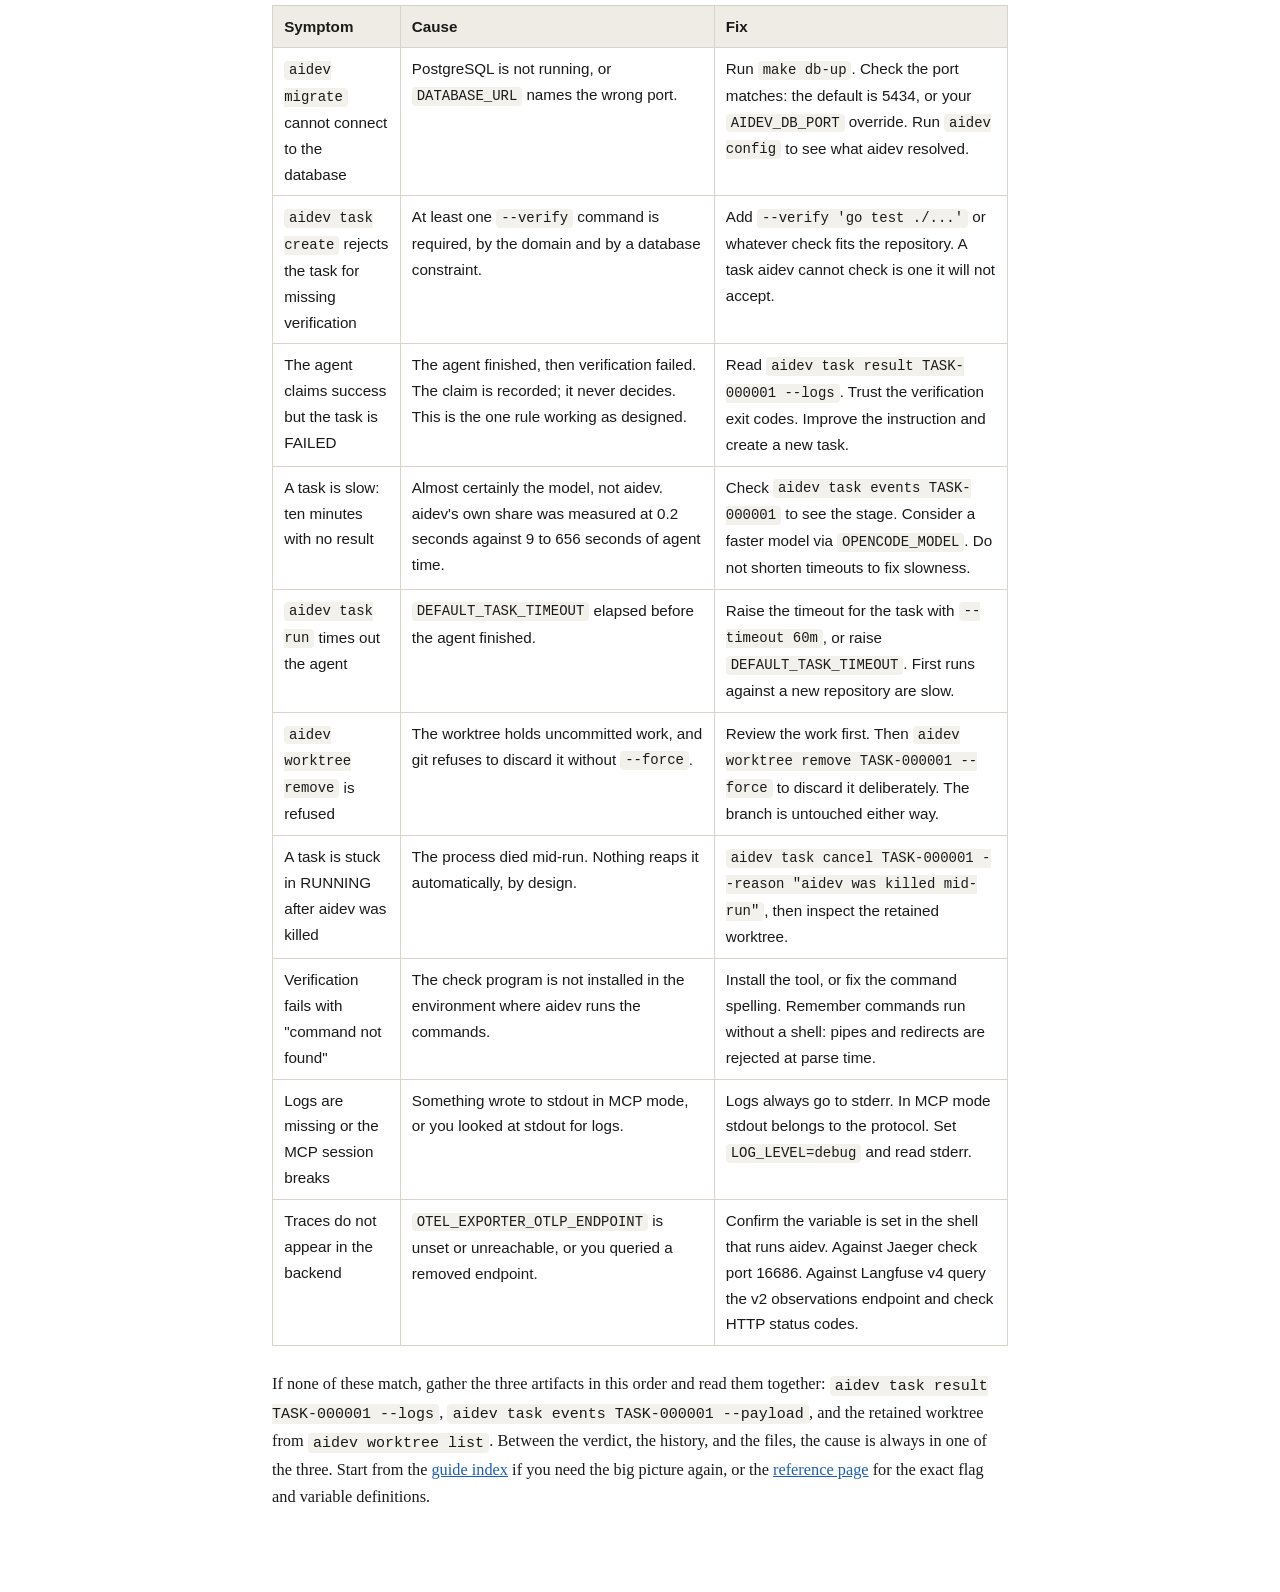
==== commit 9dc084ea: "TASK-000019 Write the Vietnamese version of the guide" ====
--- a/docs/guide/debugging.html
+++ b/docs/guide/debugging.html
@@ -8,6 +8,7 @@
 </head>
 <body>
 <nav class="breadcrumb"><a href="index.html">Guide</a> · <a href="getting-started.html">Getting started</a> · <a href="debugging.html">Debugging</a> · <a href="reference.html">Reference</a></nav>
+<nav class="lang-switch"><a href="vi/debugging.html">Tiếng Việt</a></nav>
 <main>
 <h1>Debugging: how to find out what happened</h1>
 
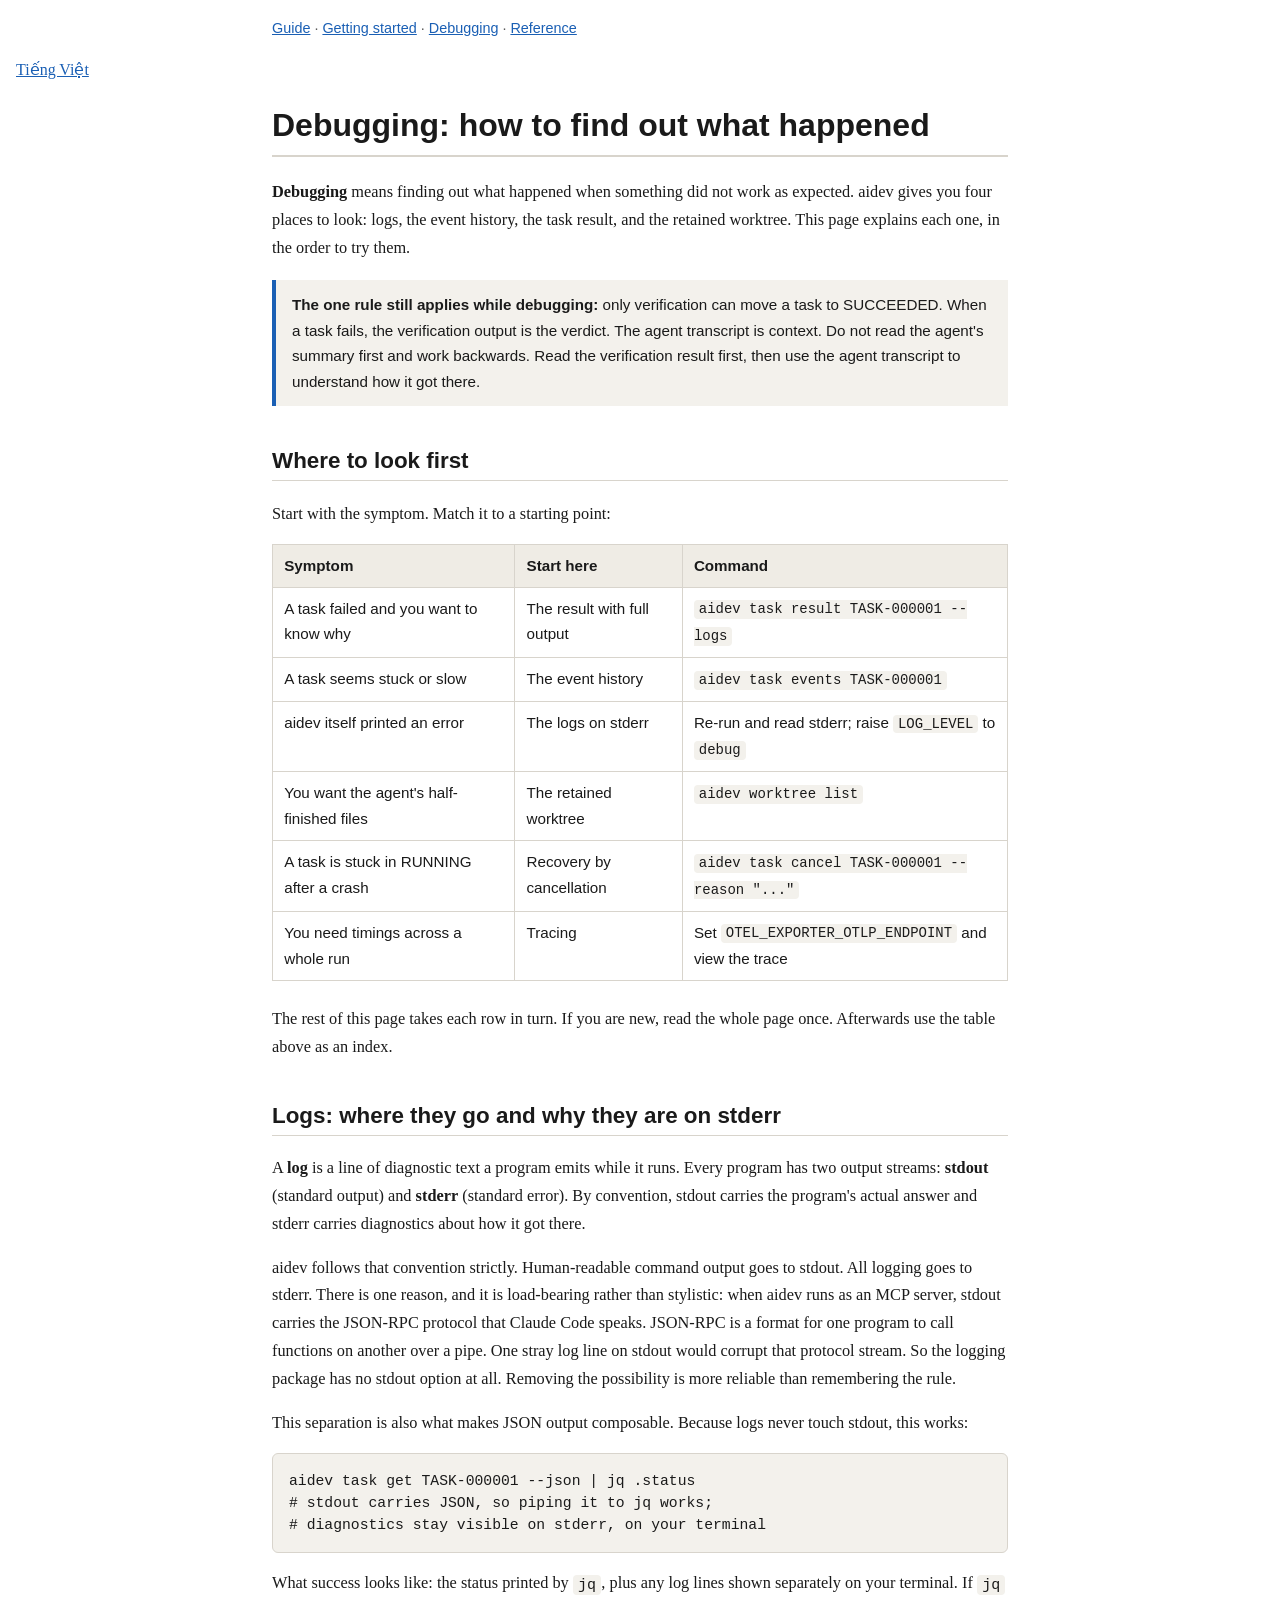
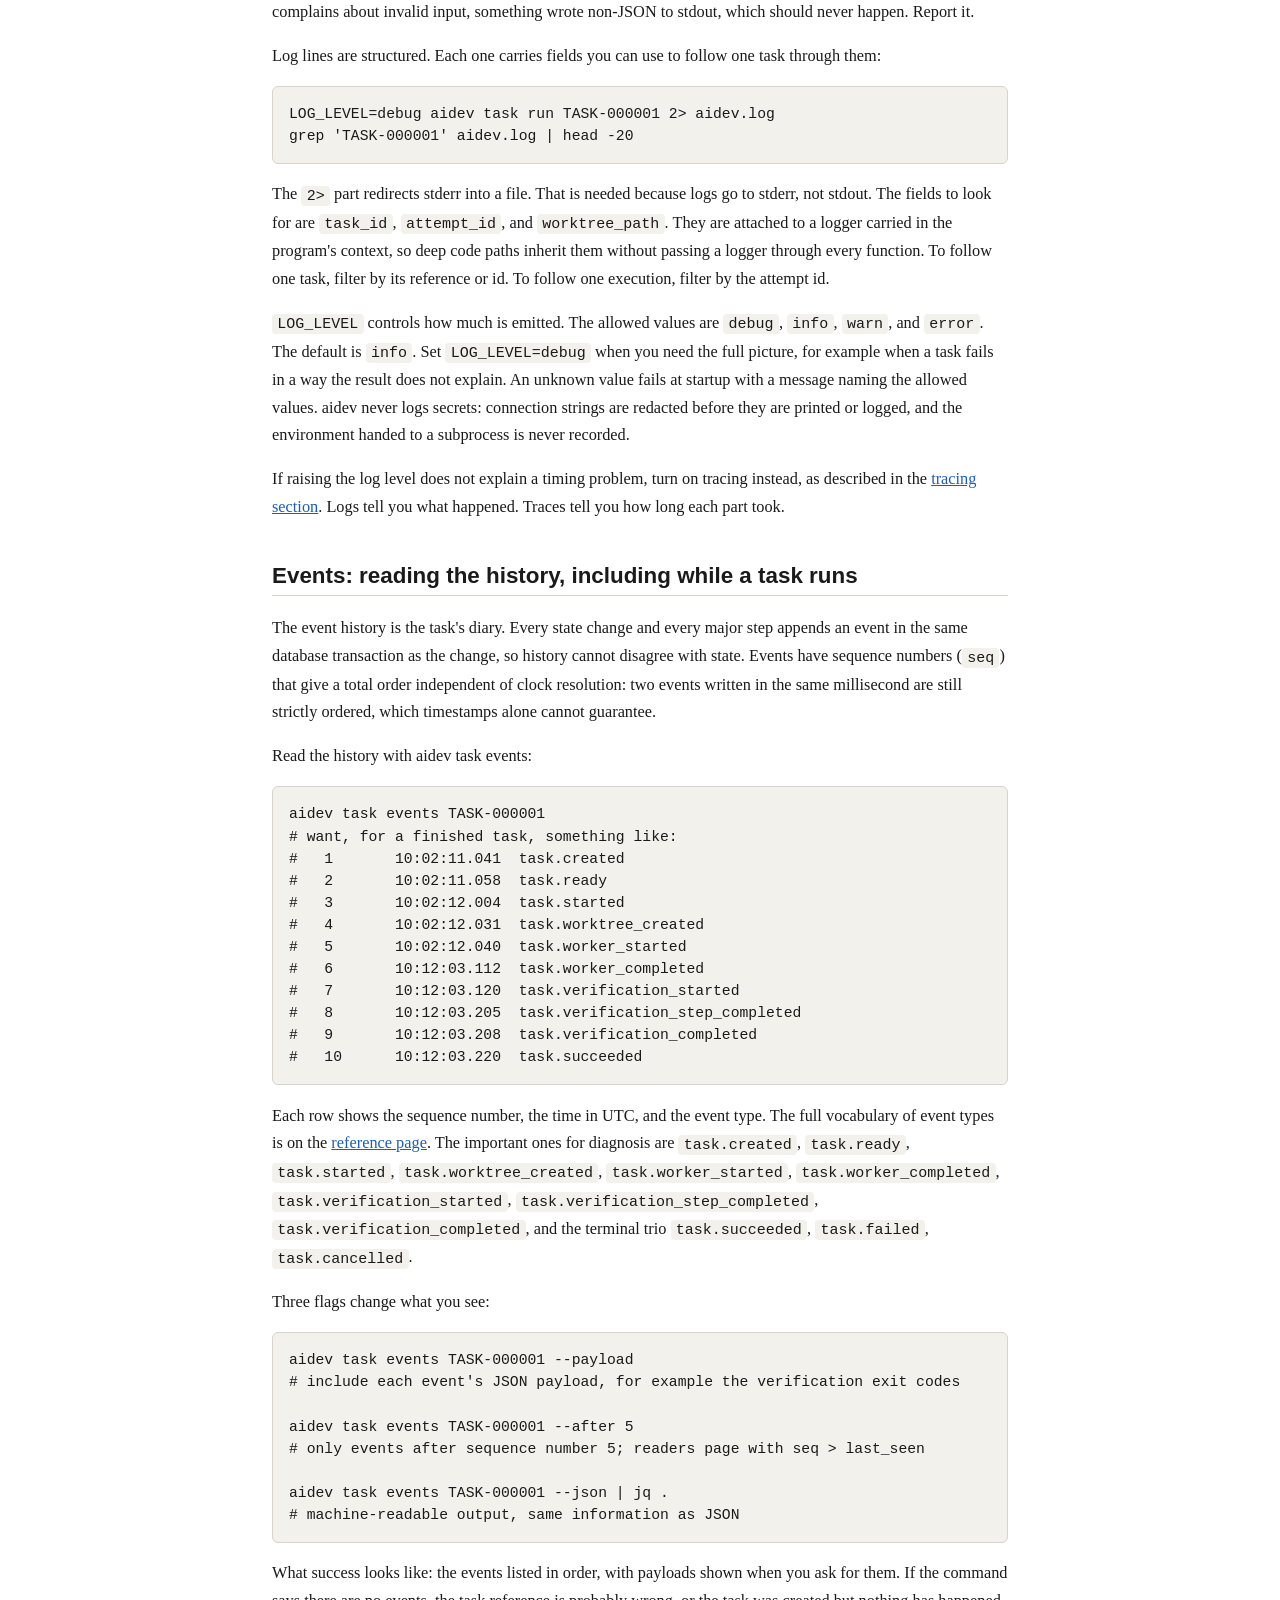
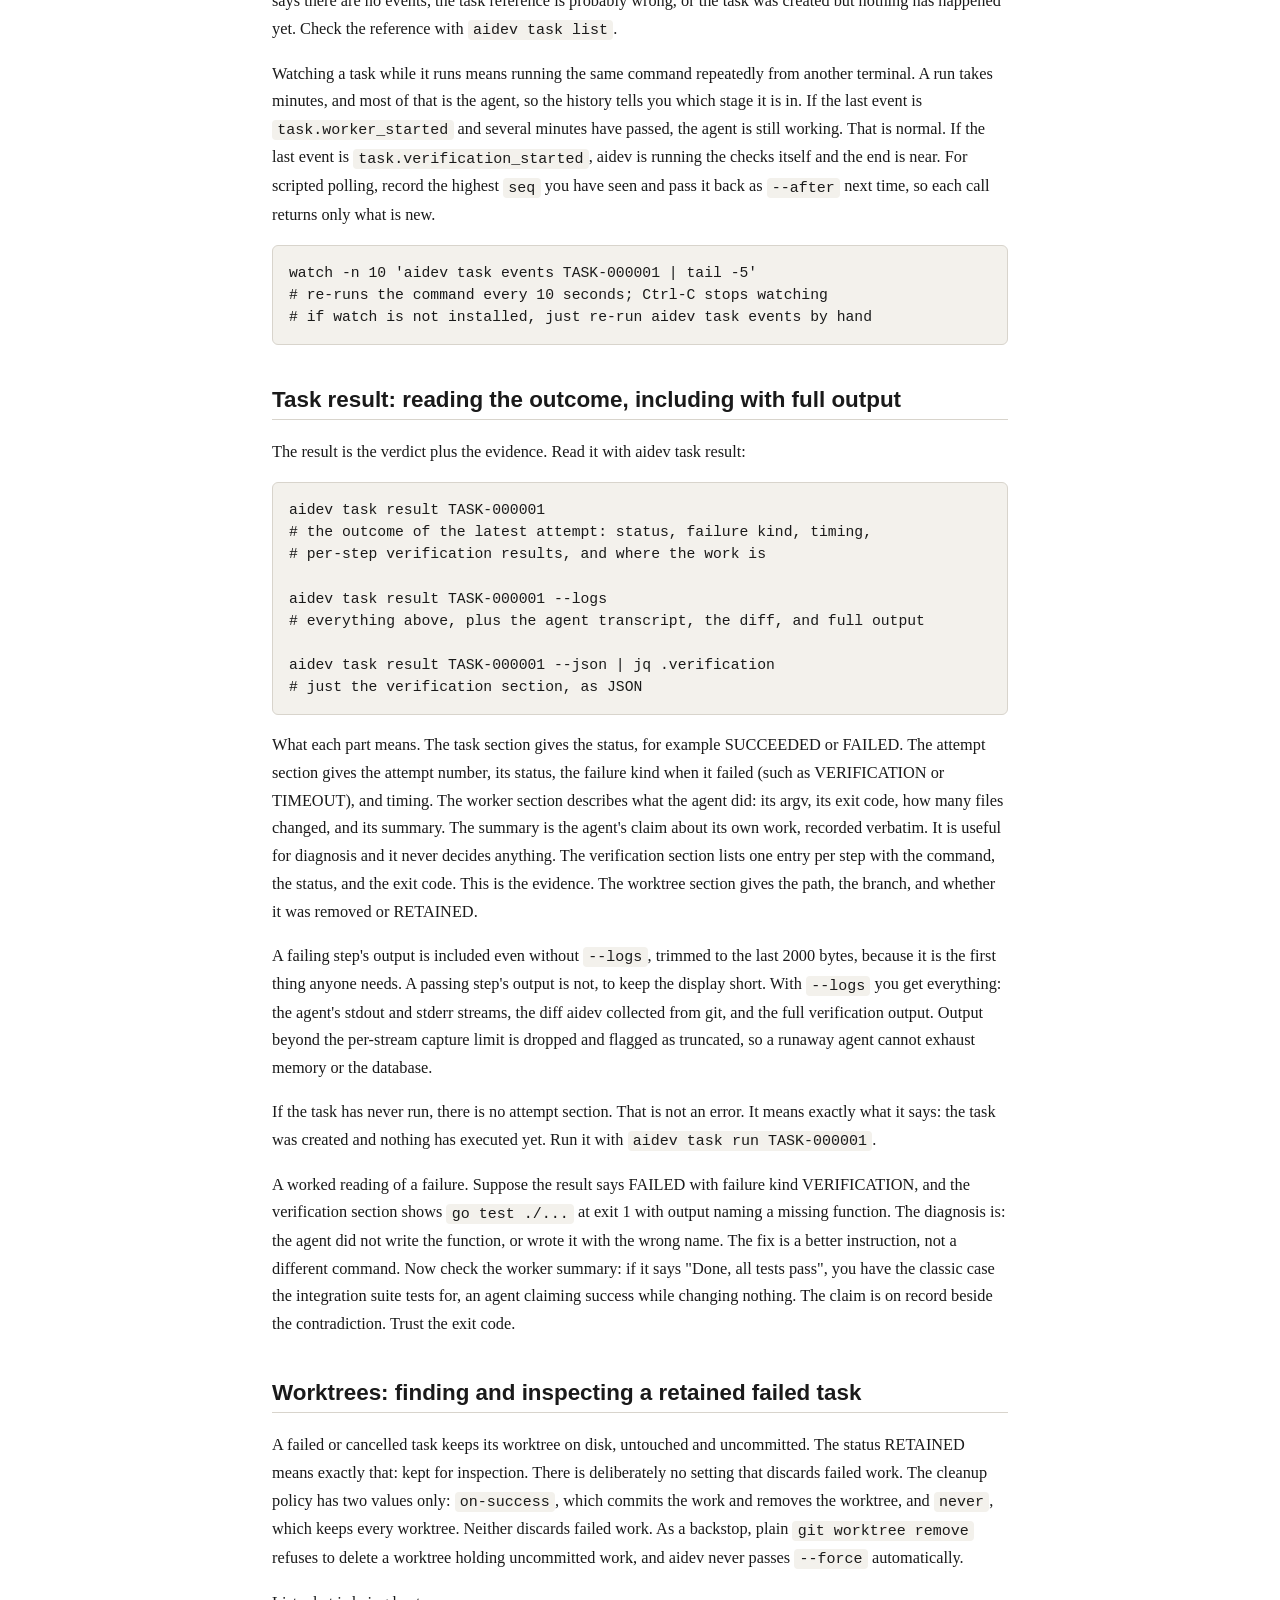
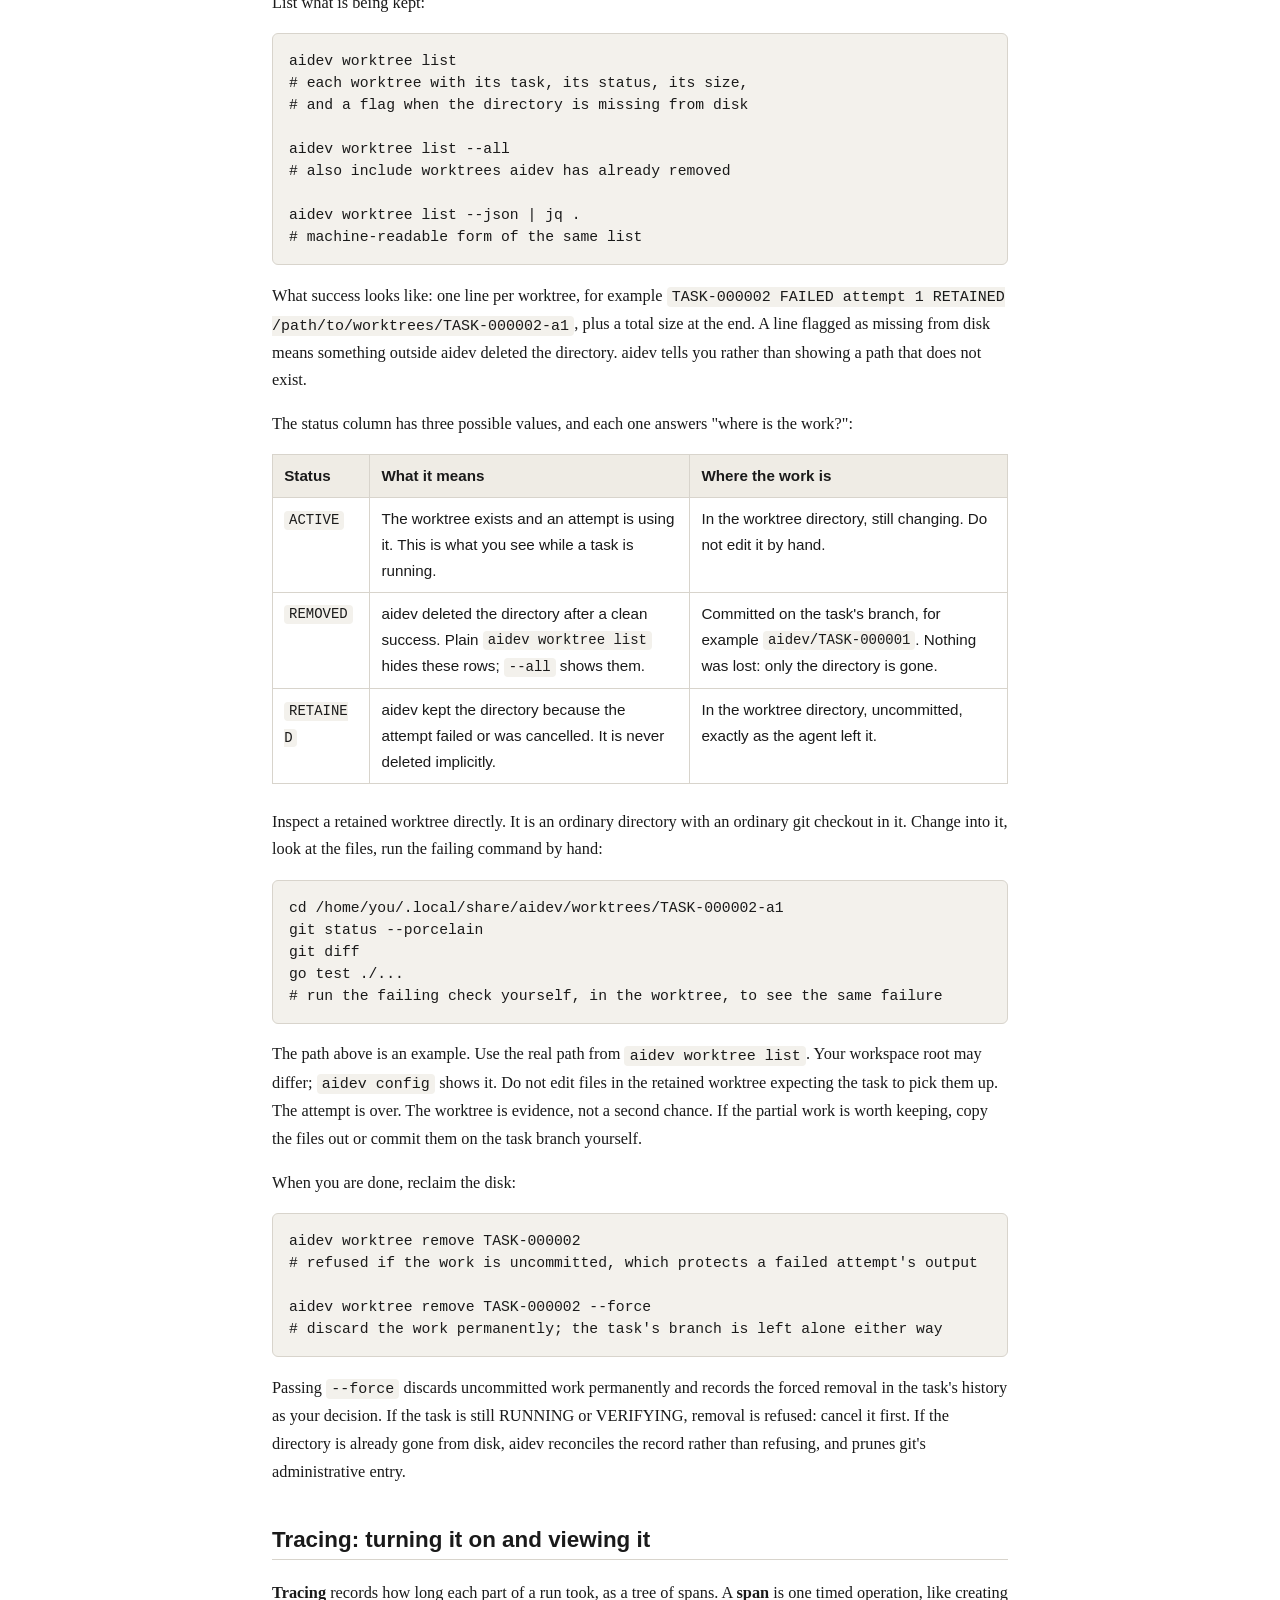
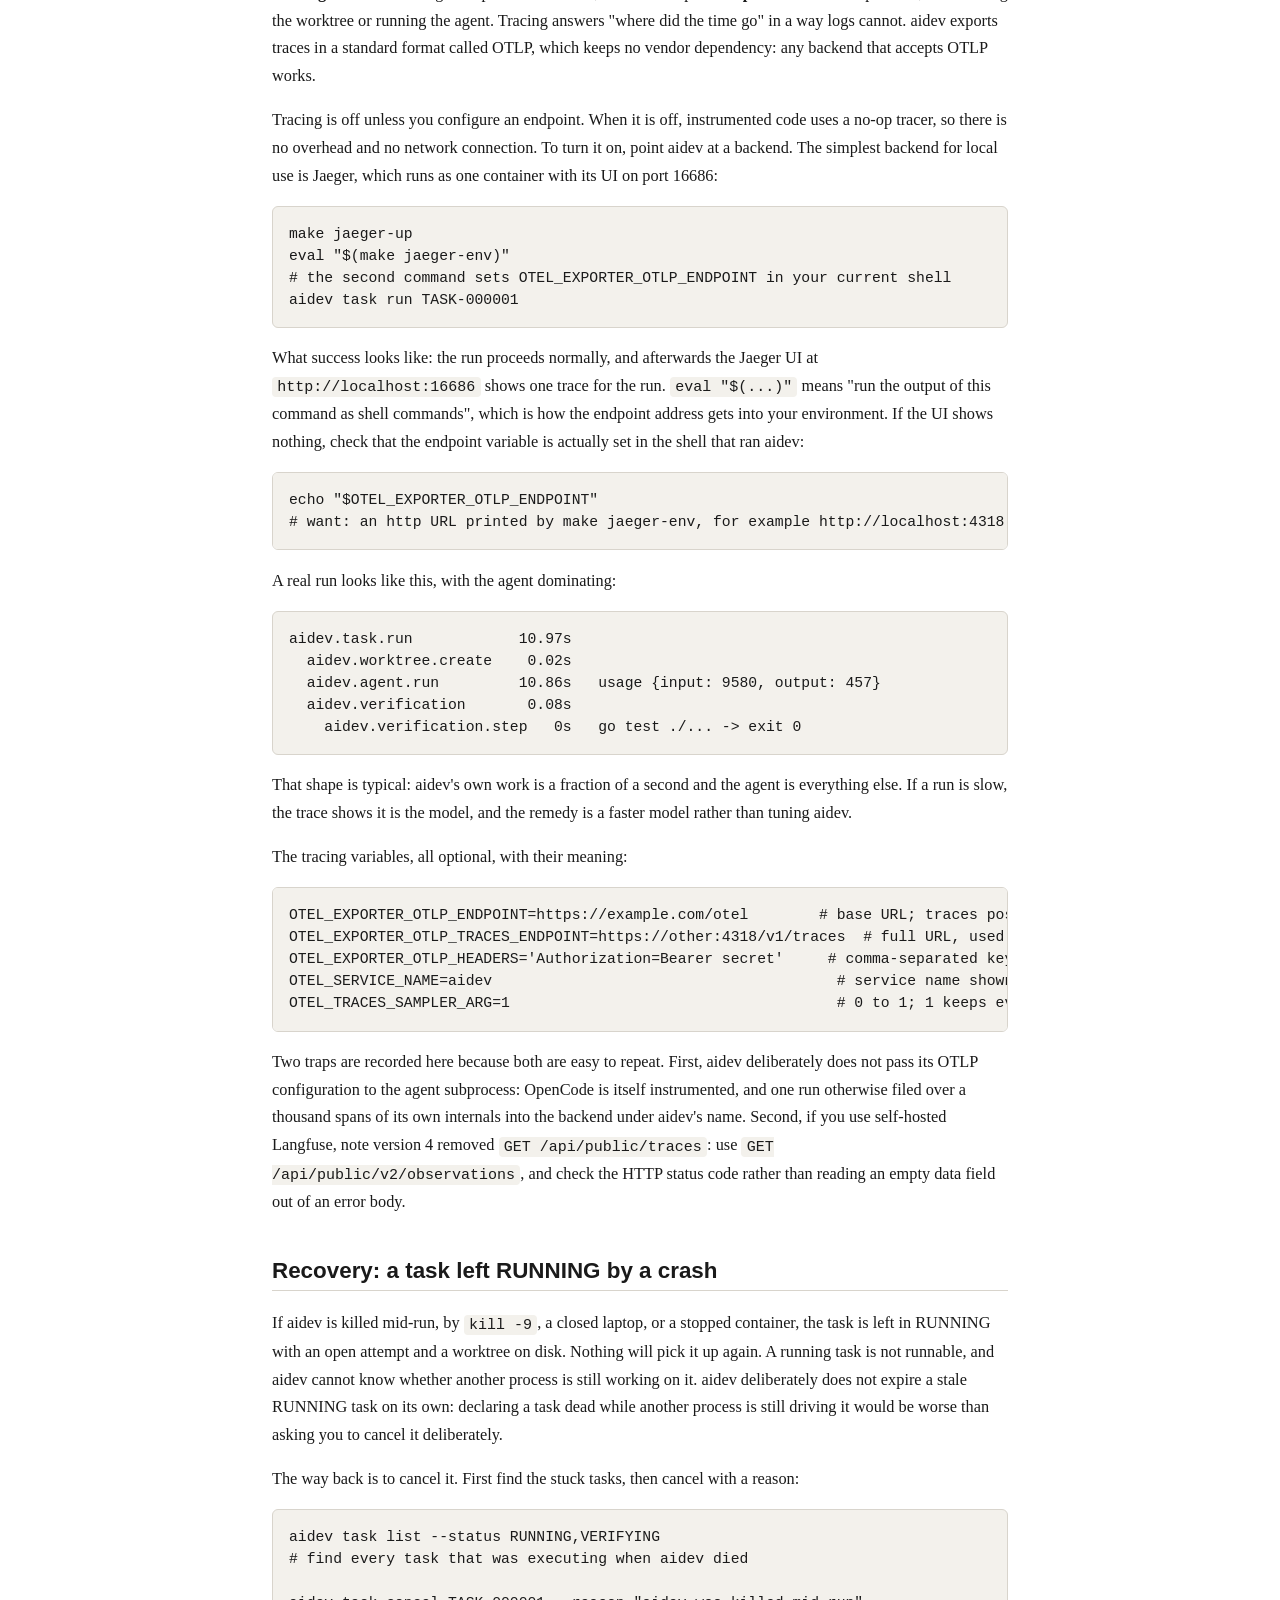
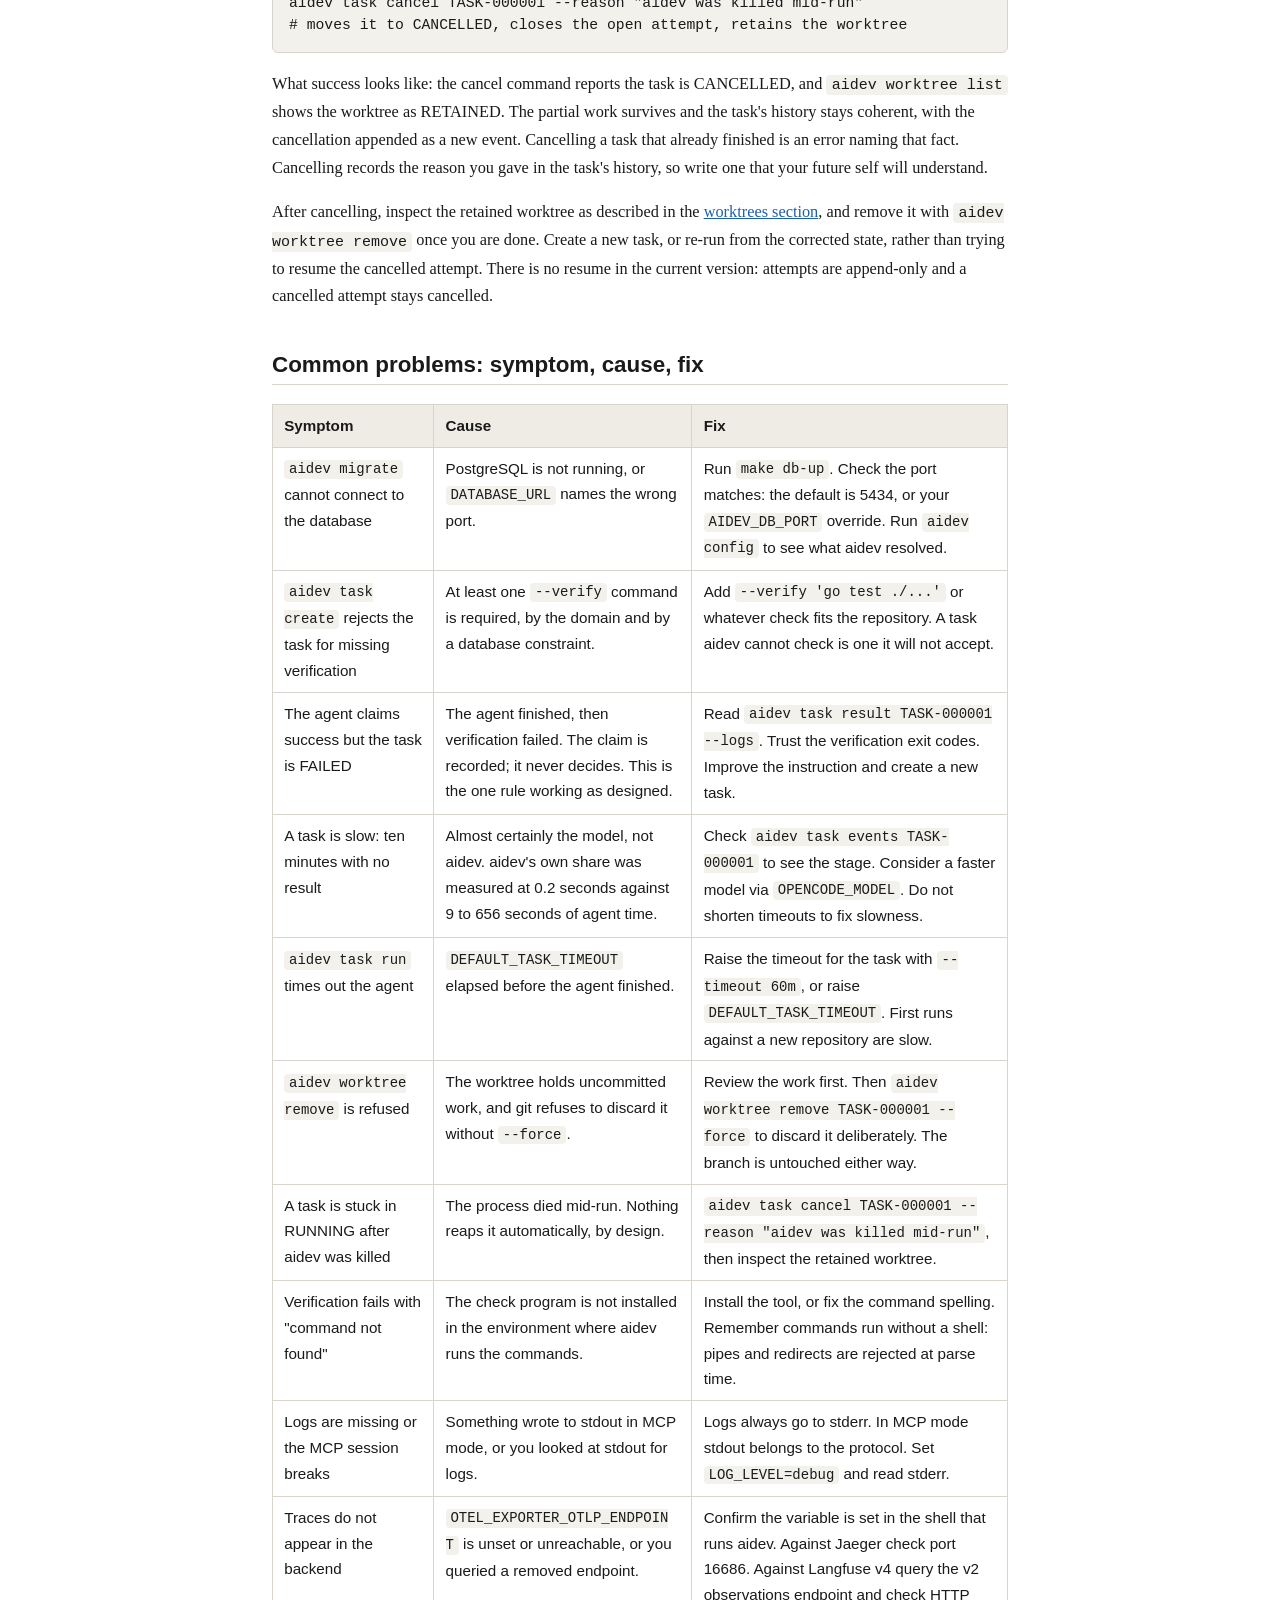
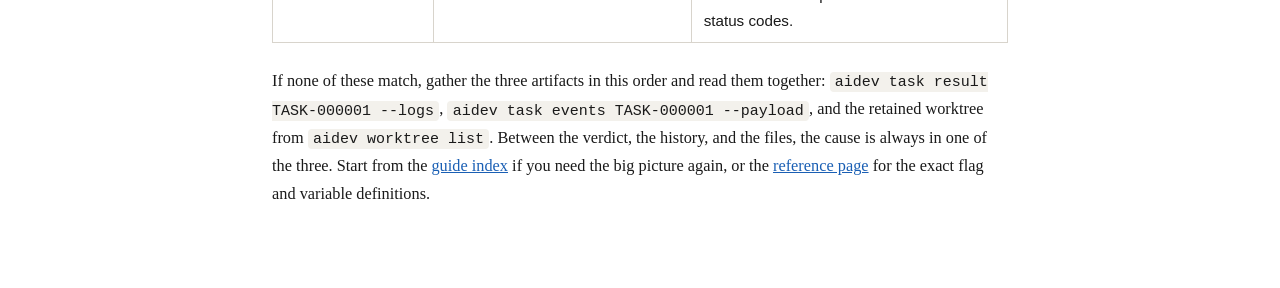
==== commit 081e78d0: "docs(guide): connect Claude Code, and define every worktree status The guide never said how to regis" ====
--- a/docs/guide/debugging.html
+++ b/docs/guide/debugging.html
@@ -146,6 +146,15 @@
 
 <p>What success looks like: one line per worktree, for example <code>TASK-000002 FAILED attempt 1 RETAINED /path/to/worktrees/TASK-000002-a1</code>, plus a total size at the end. A line flagged as missing from disk means something outside aidev deleted the directory. aidev tells you rather than showing a path that does not exist.</p>
 
+<p>The status column has three possible values, and each one answers "where is the work?":</p>
+
+<table>
+<tr><th>Status</th><th>What it means</th><th>Where the work is</th></tr>
+<tr><td><code>ACTIVE</code></td><td>The worktree exists and an attempt is using it. This is what you see while a task is running.</td><td>In the worktree directory, still changing. Do not edit it by hand.</td></tr>
+<tr><td><code>REMOVED</code></td><td>aidev deleted the directory after a clean success. Plain <code>aidev worktree list</code> hides these rows; <code>--all</code> shows them.</td><td>Committed on the task's branch, for example <code>aidev/TASK-000001</code>. Nothing was lost: only the directory is gone.</td></tr>
+<tr><td><code>RETAINED</code></td><td>aidev kept the directory because the attempt failed or was cancelled. It is never deleted implicitly.</td><td>In the worktree directory, uncommitted, exactly as the agent left it.</td></tr>
+</table>
+
 <p>Inspect a retained worktree directly. It is an ordinary directory with an ordinary git checkout in it. Change into it, look at the files, run the failing command by hand:</p>
 
 <pre><code>cd /home/you/.local/share/aidev/worktrees/TASK-000002-a1
--- a/docs/guide/guide.css
+++ b/docs/guide/guide.css
@@ -106,6 +106,9 @@
   border-radius: 6px;
   padding: 1rem;
   overflow-x: auto;
+  /* Constrain the box to the content column so long lines scroll inside the
+     block instead of pushing the whole page wider. */
+  max-width: 100%;
   line-height: 1.5;
 }
 
@@ -146,4 +149,46 @@
 .diagram {
   white-space: pre;
   overflow-x: auto;
+  /* Same as pre: the box stays within the column and scrolls internally. */
+  max-width: 100%;
 }
+
+/* Overflow containment below is unconditional on purpose. Viewport width is
+   the wrong axis: what matters is whether the content is wider than the box
+   holding it, and CSS cannot express that as a media query. A 768px viewport
+   already has the content column at its 736px maximum while a table can still
+   need 1021px, so a max-width media query misses it. Where the content already
+   fits, an overflow rule changes nothing visible, which is why gating on
+   viewport width would be wrong here. (The only remaining media query above is
+   prefers-color-scheme, which is about user theme preference, not width, so
+   viewport width is irrelevant to it.) */
+
+/* A table cannot scroll with display: table, so it becomes a scroll
+   container here. Its width stays at 100% of the column; wider content
+   scrolls inside the table box instead of stretching the page. */
+table {
+  display: block;
+  max-width: 100%;
+  overflow-x: auto;
+}
+
+/* Keep cells readable inside the scroll container: without a floor the
+   columns would squeeze into narrow slivers to fit the column width instead
+   of overflowing into the table's own scroll area. */
+th, td {
+  min-width: 6rem;
+}
+
+/* Long unbroken strings (URLs, paths, model names) in inline code would
+   otherwise force their paragraph or table cell wider than the viewport.
+   Breaking them lets the text wrap instead. */
+code {
+  overflow-wrap: anywhere;
+}
+
+/* Inside pre the box itself scrolls, so code there must keep its unbroken
+   lines rather than inheriting the inline wrapping above. */
+pre code {
+  overflow-wrap: normal;
+  word-break: normal;
+}
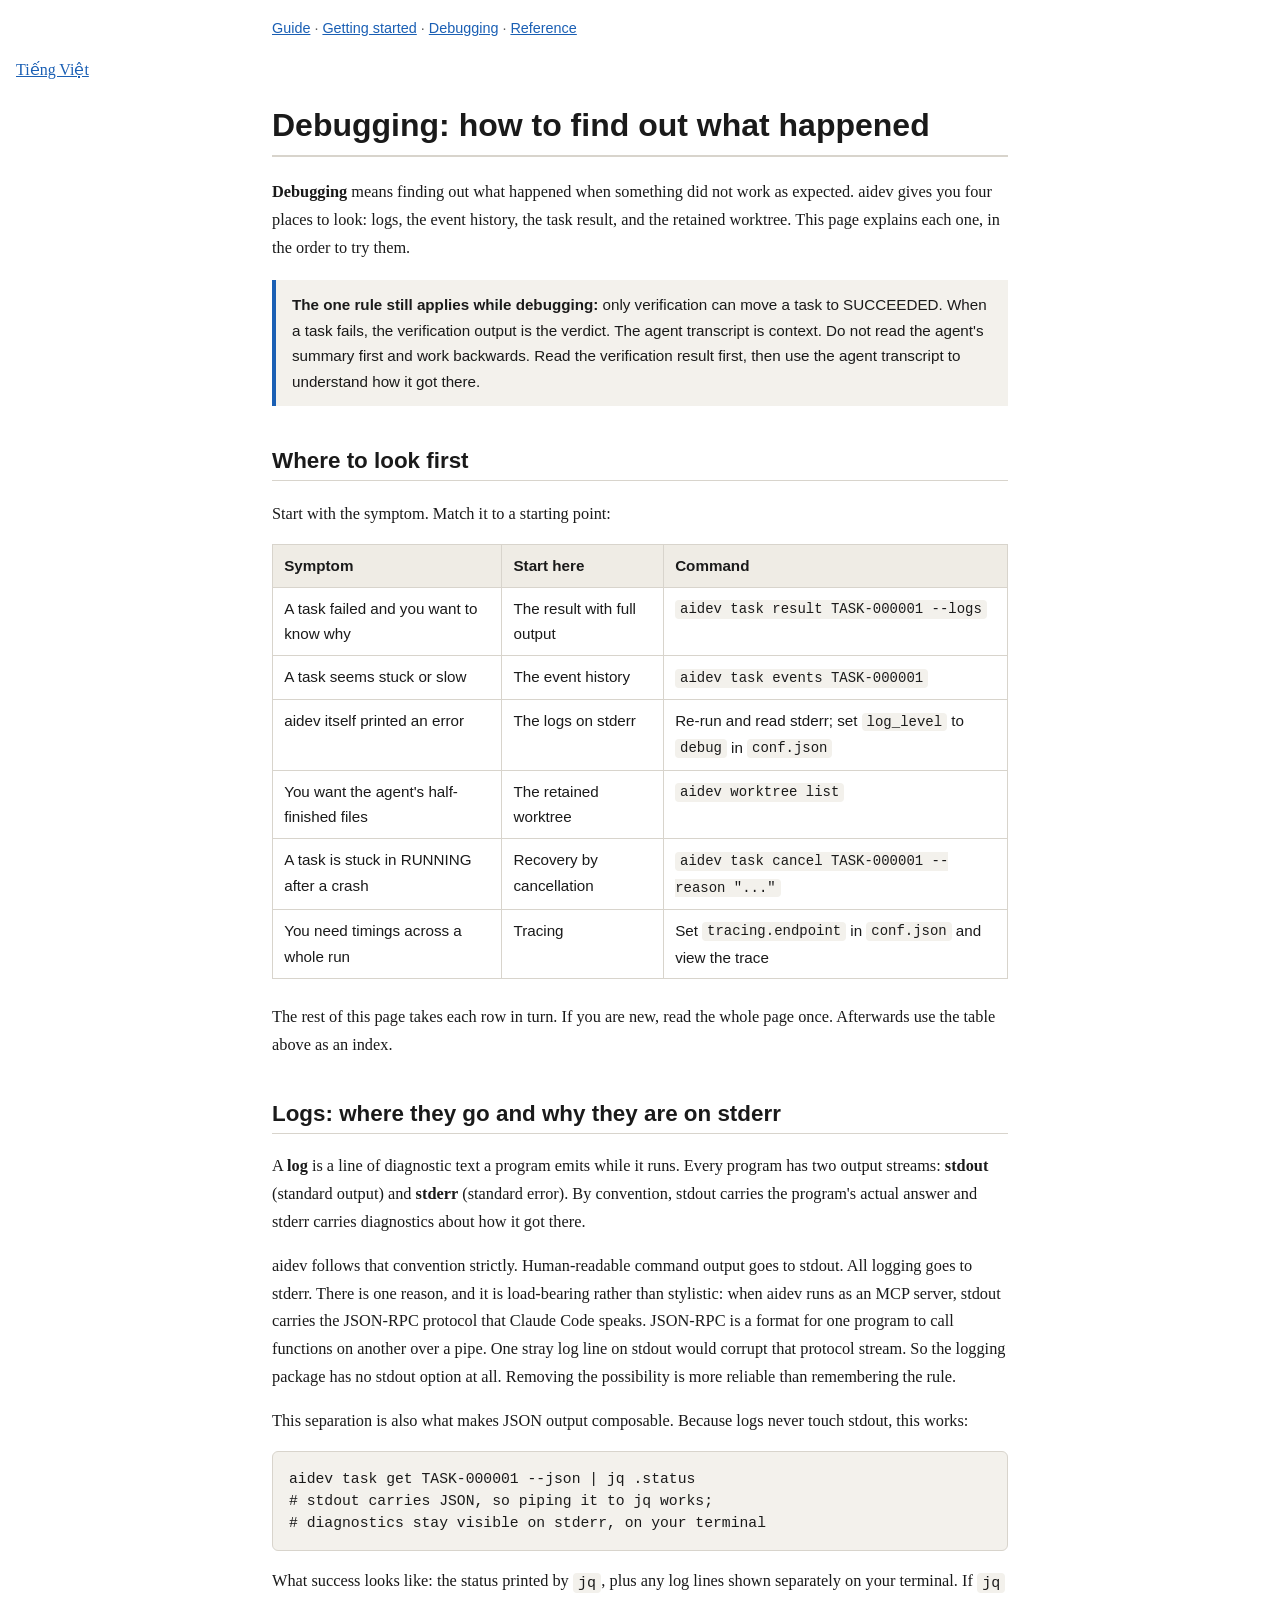
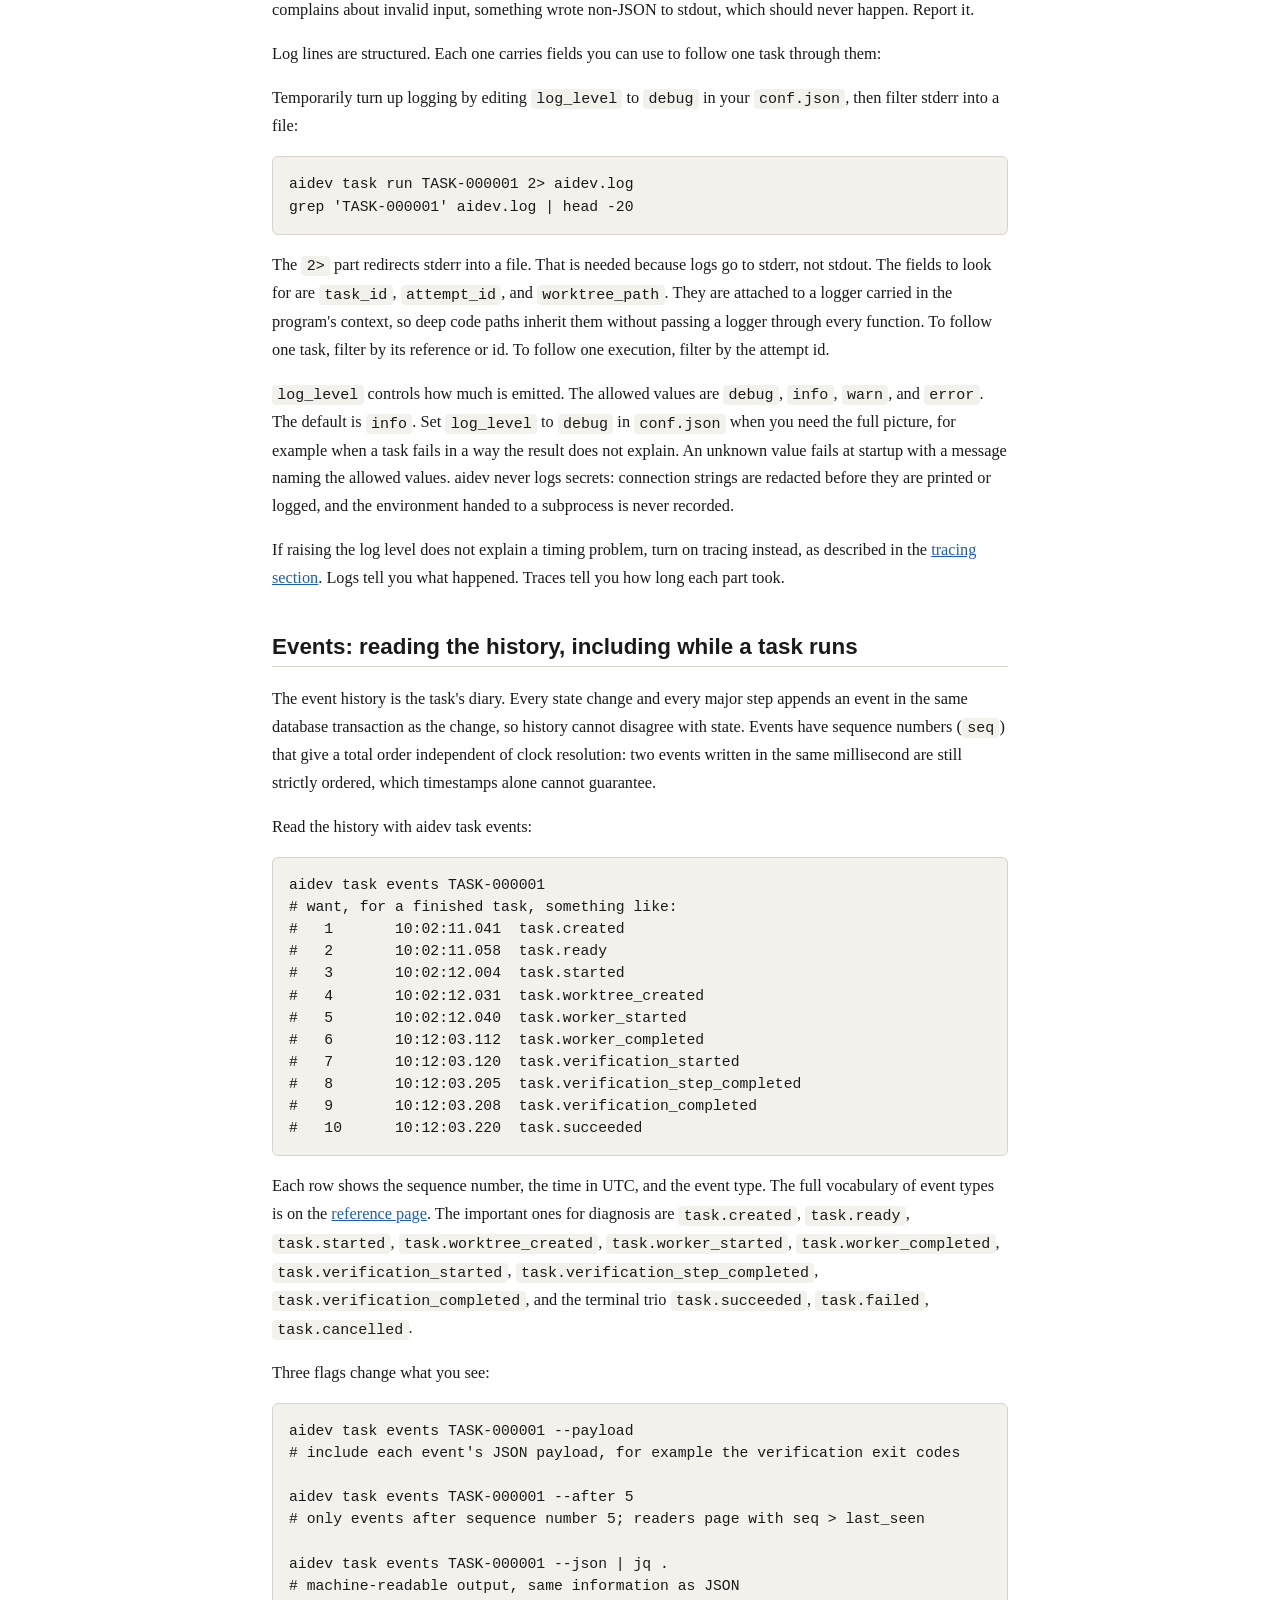
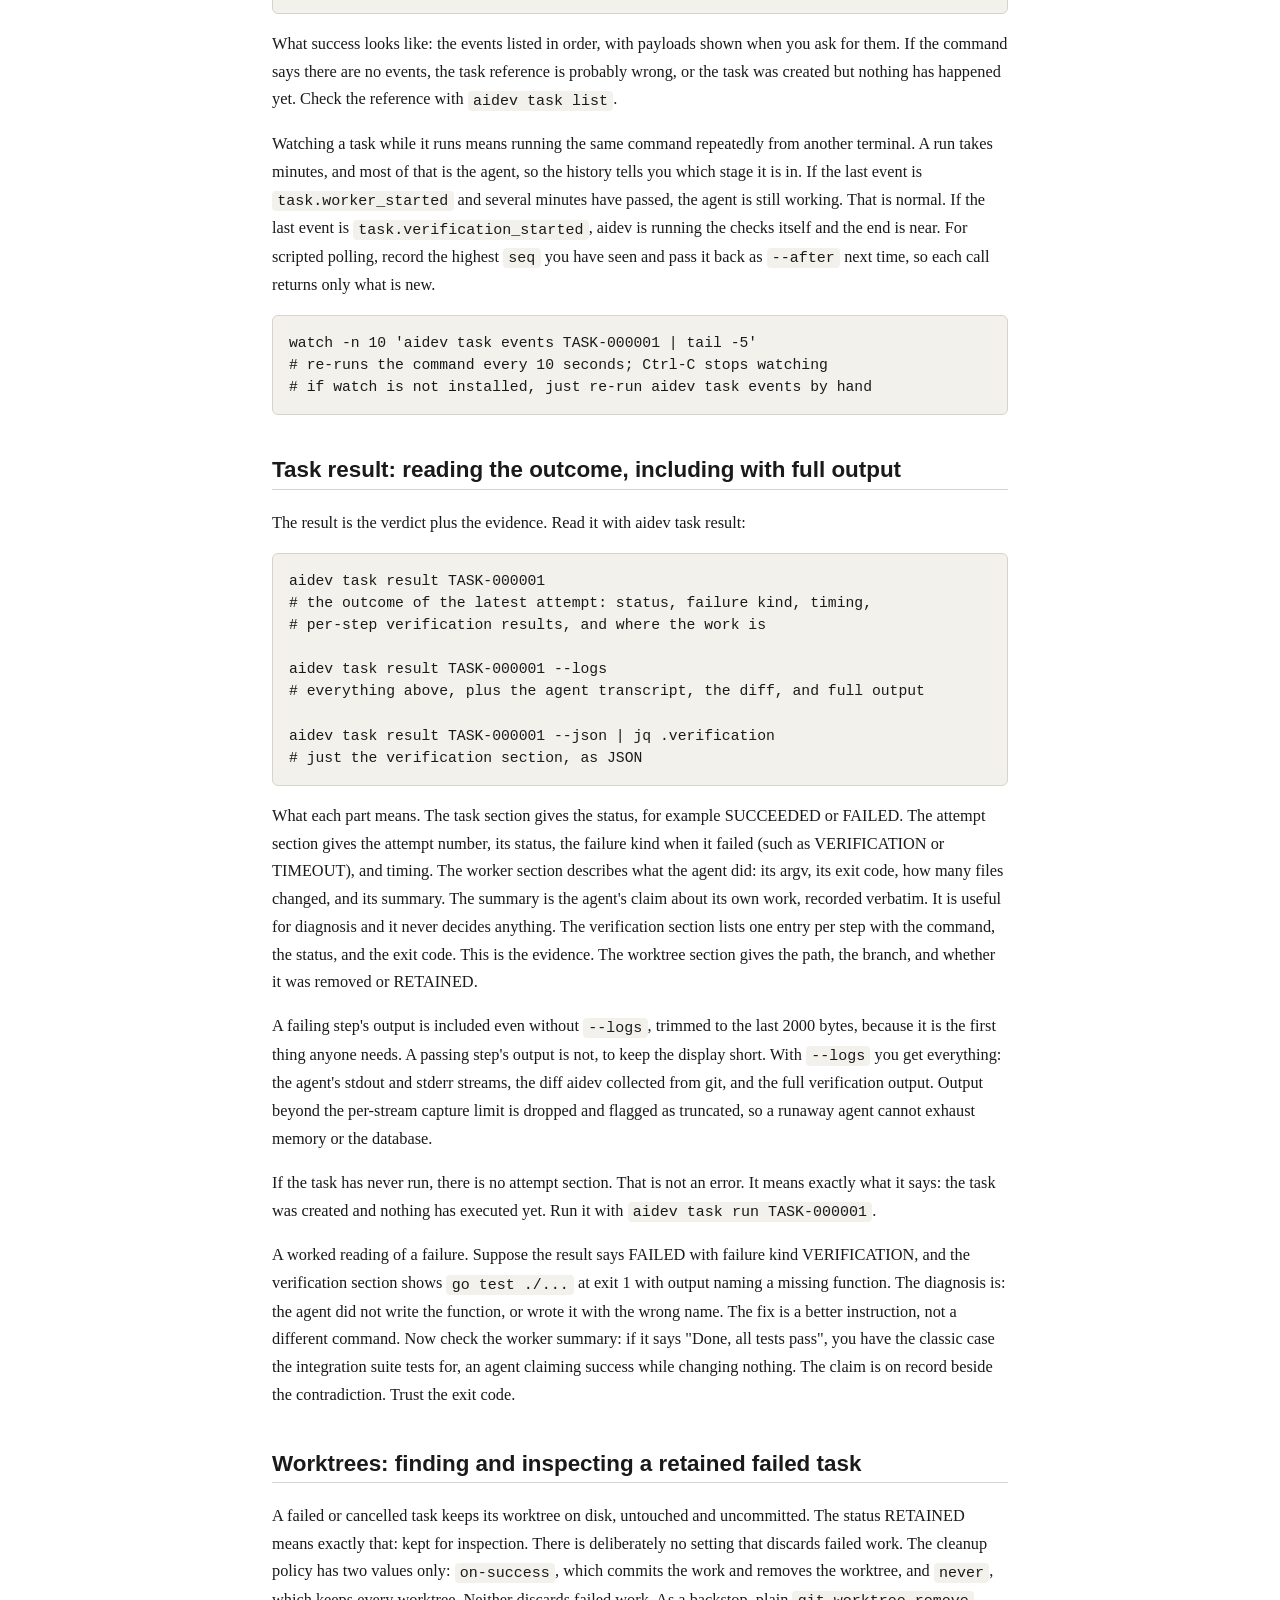
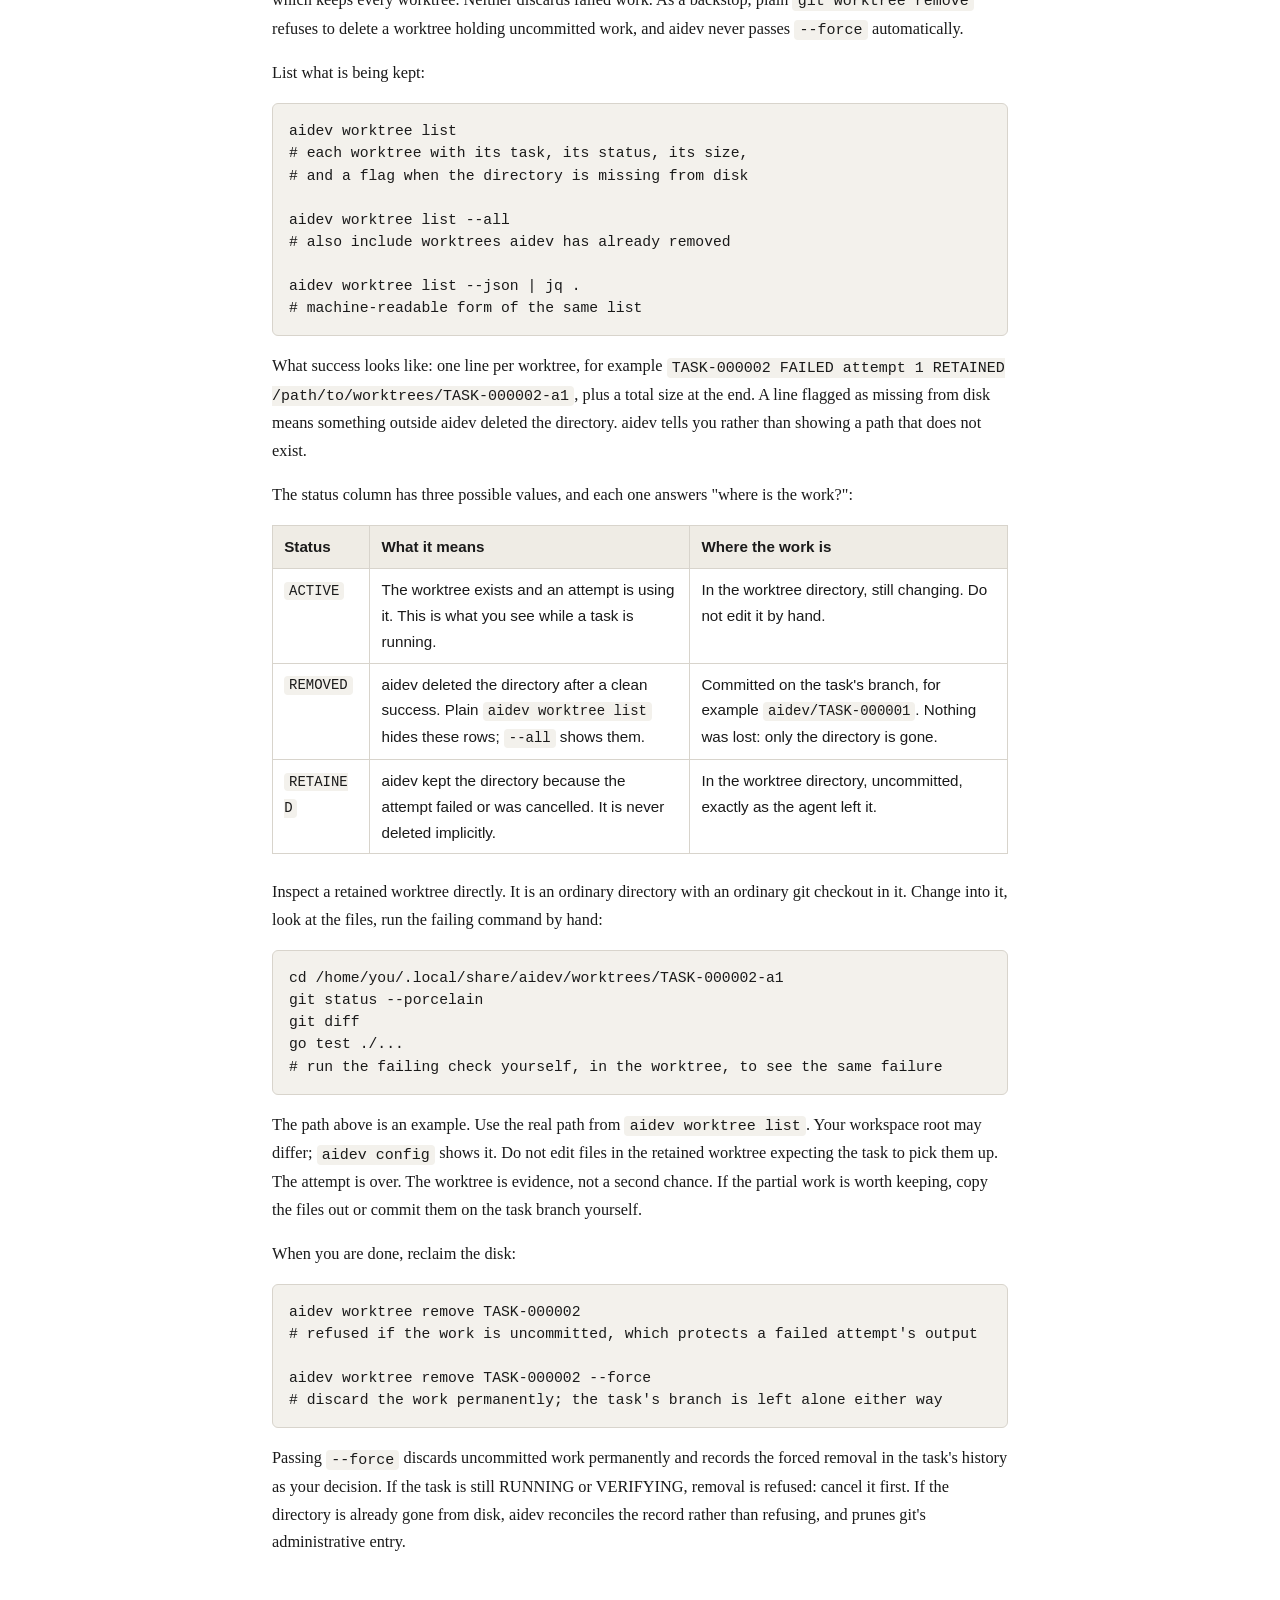
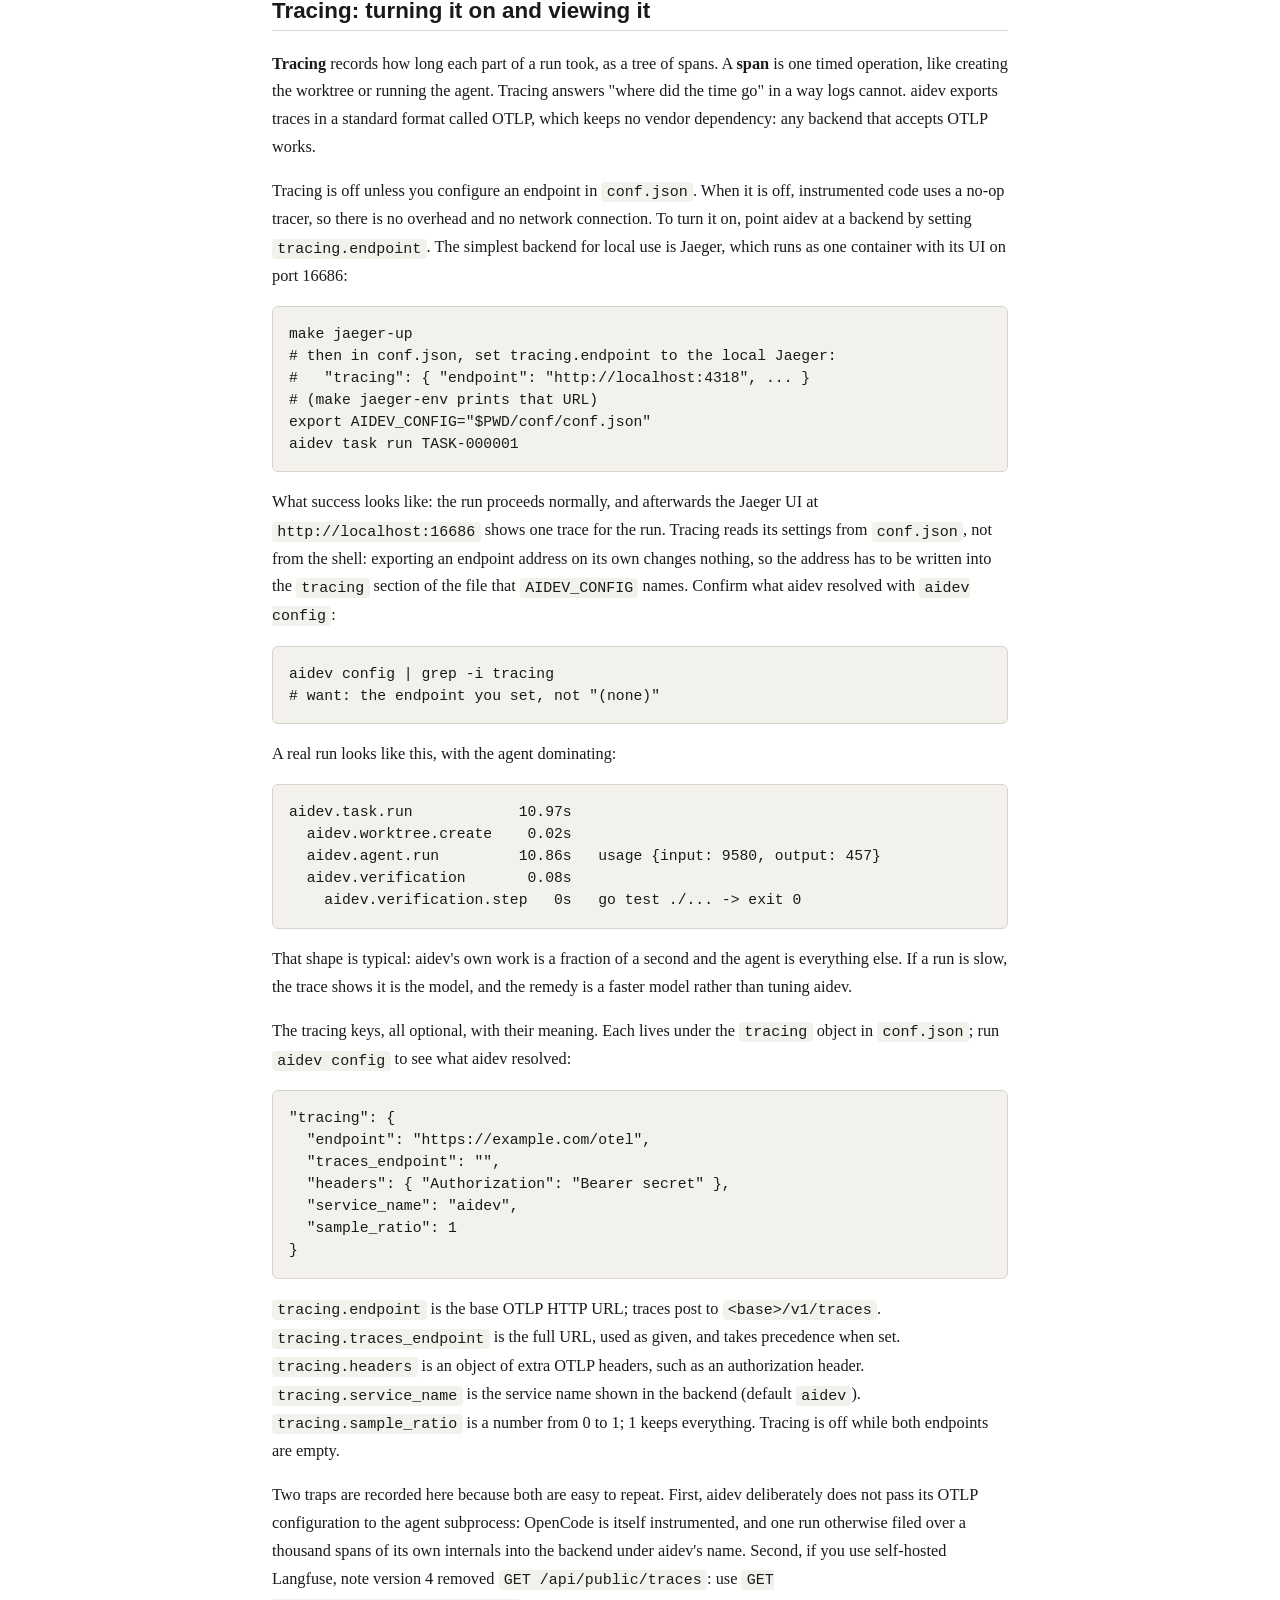
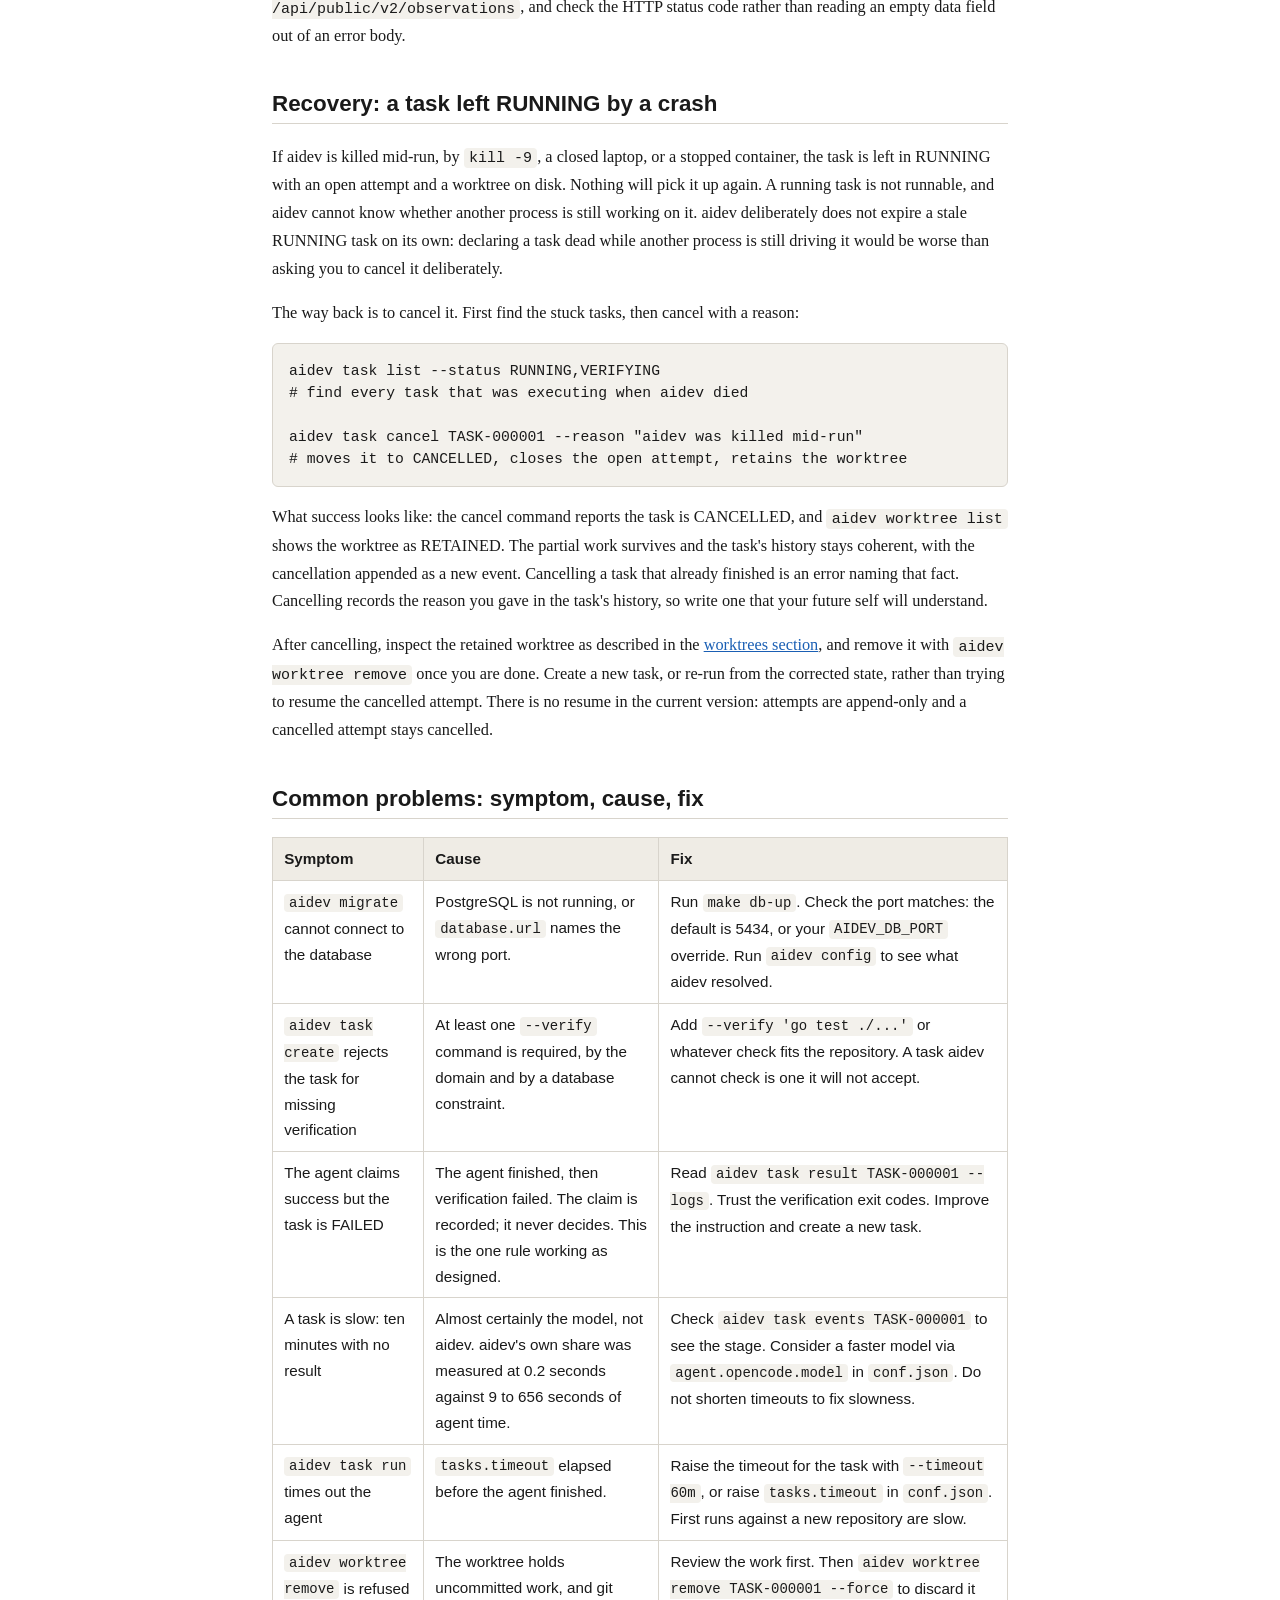
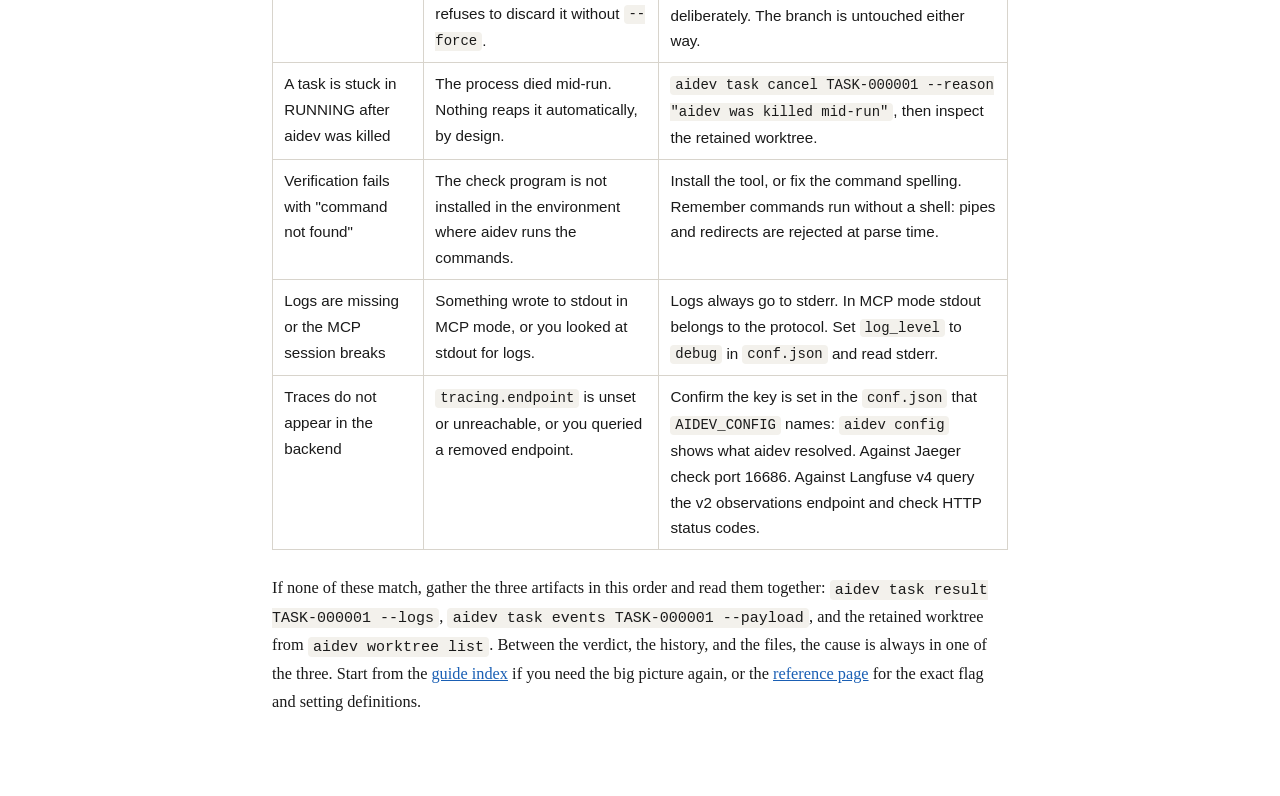
==== commit 66742f67: "TASK-000048 Rewrite the guide and design docs for conf.json (retry of TASK-000043)" ====
--- a/docs/guide/debugging.html
+++ b/docs/guide/debugging.html
@@ -25,10 +25,10 @@
 <tr><th>Symptom</th><th>Start here</th><th>Command</th></tr>
 <tr><td>A task failed and you want to know why</td><td>The result with full output</td><td><code>aidev task result TASK-000001 --logs</code></td></tr>
 <tr><td>A task seems stuck or slow</td><td>The event history</td><td><code>aidev task events TASK-000001</code></td></tr>
-<tr><td>aidev itself printed an error</td><td>The logs on stderr</td><td>Re-run and read stderr; raise <code>LOG_LEVEL</code> to <code>debug</code></td></tr>
+<tr><td>aidev itself printed an error</td><td>The logs on stderr</td><td>Re-run and read stderr; set <code>log_level</code> to <code>debug</code> in <code>conf.json</code></td></tr>
 <tr><td>You want the agent's half-finished files</td><td>The retained worktree</td><td><code>aidev worktree list</code></td></tr>
 <tr><td>A task is stuck in RUNNING after a crash</td><td>Recovery by cancellation</td><td><code>aidev task cancel TASK-000001 --reason "..."</code></td></tr>
-<tr><td>You need timings across a whole run</td><td>Tracing</td><td>Set <code>OTEL_EXPORTER_OTLP_ENDPOINT</code> and view the trace</td></tr>
+<tr><td>You need timings across a whole run</td><td>Tracing</td><td>Set <code>tracing.endpoint</code> in <code>conf.json</code> and view the trace</td></tr>
 </table>
 
 <p>The rest of this page takes each row in turn. If you are new, read the whole page once. Afterwards use the table above as an index.</p>
@@ -51,12 +51,14 @@
 
 <p>Log lines are structured. Each one carries fields you can use to follow one task through them:</p>
 
-<pre><code>LOG_LEVEL=debug aidev task run TASK-000001 2&gt; aidev.log
+<p>Temporarily turn up logging by editing <code>log_level</code> to <code>debug</code> in your <code>conf.json</code>, then filter stderr into a file:</p>
+
+<pre><code>aidev task run TASK-000001 2&gt; aidev.log
 grep 'TASK-000001' aidev.log | head -20</code></pre>
 
 <p>The <code>2&gt;</code> part redirects stderr into a file. That is needed because logs go to stderr, not stdout. The fields to look for are <code>task_id</code>, <code>attempt_id</code>, and <code>worktree_path</code>. They are attached to a logger carried in the program's context, so deep code paths inherit them without passing a logger through every function. To follow one task, filter by its reference or id. To follow one execution, filter by the attempt id.</p>
 
-<p><code>LOG_LEVEL</code> controls how much is emitted. The allowed values are <code>debug</code>, <code>info</code>, <code>warn</code>, and <code>error</code>. The default is <code>info</code>. Set <code>LOG_LEVEL=debug</code> when you need the full picture, for example when a task fails in a way the result does not explain. An unknown value fails at startup with a message naming the allowed values. aidev never logs secrets: connection strings are redacted before they are printed or logged, and the environment handed to a subprocess is never recorded.</p>
+<p><code>log_level</code> controls how much is emitted. The allowed values are <code>debug</code>, <code>info</code>, <code>warn</code>, and <code>error</code>. The default is <code>info</code>. Set <code>log_level</code> to <code>debug</code> in <code>conf.json</code> when you need the full picture, for example when a task fails in a way the result does not explain. An unknown value fails at startup with a message naming the allowed values. aidev never logs secrets: connection strings are redacted before they are printed or logged, and the environment handed to a subprocess is never recorded.</p>
 
 <p>If raising the log level does not explain a timing problem, turn on tracing instead, as described in the <a href="debugging.html#tracing">tracing section</a>. Logs tell you what happened. Traces tell you how long each part took.</p>
 </section>
@@ -181,17 +183,19 @@
 
 <p><strong>Tracing</strong> records how long each part of a run took, as a tree of spans. A <strong>span</strong> is one timed operation, like creating the worktree or running the agent. Tracing answers "where did the time go" in a way logs cannot. aidev exports traces in a standard format called OTLP, which keeps no vendor dependency: any backend that accepts OTLP works.</p>
 
-<p>Tracing is off unless you configure an endpoint. When it is off, instrumented code uses a no-op tracer, so there is no overhead and no network connection. To turn it on, point aidev at a backend. The simplest backend for local use is Jaeger, which runs as one container with its UI on port 16686:</p>
+<p>Tracing is off unless you configure an endpoint in <code>conf.json</code>. When it is off, instrumented code uses a no-op tracer, so there is no overhead and no network connection. To turn it on, point aidev at a backend by setting <code>tracing.endpoint</code>. The simplest backend for local use is Jaeger, which runs as one container with its UI on port 16686:</p>
 
 <pre><code>make jaeger-up
-eval "$(make jaeger-env)"
-# the second command sets OTEL_EXPORTER_OTLP_ENDPOINT in your current shell
+# then in conf.json, set tracing.endpoint to the local Jaeger:
+#   "tracing": { "endpoint": "http://localhost:4318", ... }
+# (make jaeger-env prints that URL)
+export AIDEV_CONFIG="$PWD/conf/conf.json"
 aidev task run TASK-000001</code></pre>
 
-<p>What success looks like: the run proceeds normally, and afterwards the Jaeger UI at <code>http://localhost:16686</code> shows one trace for the run. <code>eval "$(...)"</code> means "run the output of this command as shell commands", which is how the endpoint address gets into your environment. If the UI shows nothing, check that the endpoint variable is actually set in the shell that ran aidev:</p>
-
-<pre><code>echo "$OTEL_EXPORTER_OTLP_ENDPOINT"
-# want: an http URL printed by make jaeger-env, for example http://localhost:4318</code></pre>
+<p>What success looks like: the run proceeds normally, and afterwards the Jaeger UI at <code>http://localhost:16686</code> shows one trace for the run. Tracing reads its settings from <code>conf.json</code>, not from the shell: exporting an endpoint address on its own changes nothing, so the address has to be written into the <code>tracing</code> section of the file that <code>AIDEV_CONFIG</code> names. Confirm what aidev resolved with <code>aidev config</code>:</p>
+
+<pre><code>aidev config | grep -i tracing
+# want: the endpoint you set, not "(none)"</code></pre>
 
 <p>A real run looks like this, with the agent dominating:</p>
 
@@ -203,13 +207,17 @@
 
 <p>That shape is typical: aidev's own work is a fraction of a second and the agent is everything else. If a run is slow, the trace shows it is the model, and the remedy is a faster model rather than tuning aidev.</p>
 
-<p>The tracing variables, all optional, with their meaning:</p>
-
-<pre><code>OTEL_EXPORTER_OTLP_ENDPOINT=https://example.com/otel        # base URL; traces post to &lt;base&gt;/v1/traces
-OTEL_EXPORTER_OTLP_TRACES_ENDPOINT=https://other:4318/v1/traces  # full URL, used as given, takes precedence
-OTEL_EXPORTER_OTLP_HEADERS='Authorization=Bearer secret'     # comma-separated key=value pairs
-OTEL_SERVICE_NAME=aidev                                       # service name shown in the backend
-OTEL_TRACES_SAMPLER_ARG=1                                     # 0 to 1; 1 keeps everything</code></pre>
+<p>The tracing keys, all optional, with their meaning. Each lives under the <code>tracing</code> object in <code>conf.json</code>; run <code>aidev config</code> to see what aidev resolved:</p>
+
+<pre><code>"tracing": {
+  "endpoint": "https://example.com/otel",
+  "traces_endpoint": "",
+  "headers": { "Authorization": "Bearer secret" },
+  "service_name": "aidev",
+  "sample_ratio": 1
+}</code></pre>
+
+<p><code>tracing.endpoint</code> is the base OTLP HTTP URL; traces post to <code>&lt;base&gt;/v1/traces</code>. <code>tracing.traces_endpoint</code> is the full URL, used as given, and takes precedence when set. <code>tracing.headers</code> is an object of extra OTLP headers, such as an authorization header. <code>tracing.service_name</code> is the service name shown in the backend (default <code>aidev</code>). <code>tracing.sample_ratio</code> is a number from 0 to 1; 1 keeps everything. Tracing is off while both endpoints are empty.</p>
 
 <p>Two traps are recorded here because both are easy to repeat. First, aidev deliberately does not pass its OTLP configuration to the agent subprocess: OpenCode is itself instrumented, and one run otherwise filed over a thousand spans of its own internals into the backend under aidev's name. Second, if you use self-hosted Langfuse, note version 4 removed <code>GET /api/public/traces</code>: use <code>GET /api/public/v2/observations</code>, and check the HTTP status code rather than reading an empty data field out of an error body.</p>
 </section>
@@ -237,19 +245,19 @@
 
 <table>
 <tr><th>Symptom</th><th>Cause</th><th>Fix</th></tr>
-<tr><td><code>aidev migrate</code> cannot connect to the database</td><td>PostgreSQL is not running, or <code>DATABASE_URL</code> names the wrong port.</td><td>Run <code>make db-up</code>. Check the port matches: the default is 5434, or your <code>AIDEV_DB_PORT</code> override. Run <code>aidev config</code> to see what aidev resolved.</td></tr>
+<tr><td><code>aidev migrate</code> cannot connect to the database</td><td>PostgreSQL is not running, or <code>database.url</code> names the wrong port.</td><td>Run <code>make db-up</code>. Check the port matches: the default is 5434, or your <code>AIDEV_DB_PORT</code> override. Run <code>aidev config</code> to see what aidev resolved.</td></tr>
 <tr><td><code>aidev task create</code> rejects the task for missing verification</td><td>At least one <code>--verify</code> command is required, by the domain and by a database constraint.</td><td>Add <code>--verify 'go test ./...'</code> or whatever check fits the repository. A task aidev cannot check is one it will not accept.</td></tr>
 <tr><td>The agent claims success but the task is FAILED</td><td>The agent finished, then verification failed. The claim is recorded; it never decides. This is the one rule working as designed.</td><td>Read <code>aidev task result TASK-000001 --logs</code>. Trust the verification exit codes. Improve the instruction and create a new task.</td></tr>
-<tr><td>A task is slow: ten minutes with no result</td><td>Almost certainly the model, not aidev. aidev's own share was measured at 0.2 seconds against 9 to 656 seconds of agent time.</td><td>Check <code>aidev task events TASK-000001</code> to see the stage. Consider a faster model via <code>OPENCODE_MODEL</code>. Do not shorten timeouts to fix slowness.</td></tr>
-<tr><td><code>aidev task run</code> times out the agent</td><td><code>DEFAULT_TASK_TIMEOUT</code> elapsed before the agent finished.</td><td>Raise the timeout for the task with <code>--timeout 60m</code>, or raise <code>DEFAULT_TASK_TIMEOUT</code>. First runs against a new repository are slow.</td></tr>
+<tr><td>A task is slow: ten minutes with no result</td><td>Almost certainly the model, not aidev. aidev's own share was measured at 0.2 seconds against 9 to 656 seconds of agent time.</td><td>Check <code>aidev task events TASK-000001</code> to see the stage. Consider a faster model via <code>agent.opencode.model</code> in <code>conf.json</code>. Do not shorten timeouts to fix slowness.</td></tr>
+<tr><td><code>aidev task run</code> times out the agent</td><td><code>tasks.timeout</code> elapsed before the agent finished.</td><td>Raise the timeout for the task with <code>--timeout 60m</code>, or raise <code>tasks.timeout</code> in <code>conf.json</code>. First runs against a new repository are slow.</td></tr>
 <tr><td><code>aidev worktree remove</code> is refused</td><td>The worktree holds uncommitted work, and git refuses to discard it without <code>--force</code>.</td><td>Review the work first. Then <code>aidev worktree remove TASK-000001 --force</code> to discard it deliberately. The branch is untouched either way.</td></tr>
 <tr><td>A task is stuck in RUNNING after aidev was killed</td><td>The process died mid-run. Nothing reaps it automatically, by design.</td><td><code>aidev task cancel TASK-000001 --reason "aidev was killed mid-run"</code>, then inspect the retained worktree.</td></tr>
 <tr><td>Verification fails with "command not found"</td><td>The check program is not installed in the environment where aidev runs the commands.</td><td>Install the tool, or fix the command spelling. Remember commands run without a shell: pipes and redirects are rejected at parse time.</td></tr>
-<tr><td>Logs are missing or the MCP session breaks</td><td>Something wrote to stdout in MCP mode, or you looked at stdout for logs.</td><td>Logs always go to stderr. In MCP mode stdout belongs to the protocol. Set <code>LOG_LEVEL=debug</code> and read stderr.</td></tr>
-<tr><td>Traces do not appear in the backend</td><td><code>OTEL_EXPORTER_OTLP_ENDPOINT</code> is unset or unreachable, or you queried a removed endpoint.</td><td>Confirm the variable is set in the shell that runs aidev. Against Jaeger check port 16686. Against Langfuse v4 query the v2 observations endpoint and check HTTP status codes.</td></tr>
+<tr><td>Logs are missing or the MCP session breaks</td><td>Something wrote to stdout in MCP mode, or you looked at stdout for logs.</td><td>Logs always go to stderr. In MCP mode stdout belongs to the protocol. Set <code>log_level</code> to <code>debug</code> in <code>conf.json</code> and read stderr.</td></tr>
+<tr><td>Traces do not appear in the backend</td><td><code>tracing.endpoint</code> is unset or unreachable, or you queried a removed endpoint.</td><td>Confirm the key is set in the <code>conf.json</code> that <code>AIDEV_CONFIG</code> names: <code>aidev config</code> shows what aidev resolved. Against Jaeger check port 16686. Against Langfuse v4 query the v2 observations endpoint and check HTTP status codes.</td></tr>
 </table>
 
-<p>If none of these match, gather the three artifacts in this order and read them together: <code>aidev task result TASK-000001 --logs</code>, <code>aidev task events TASK-000001 --payload</code>, and the retained worktree from <code>aidev worktree list</code>. Between the verdict, the history, and the files, the cause is always in one of the three. Start from the <a href="index.html">guide index</a> if you need the big picture again, or the <a href="reference.html">reference page</a> for the exact flag and variable definitions.</p>
+<p>If none of these match, gather the three artifacts in this order and read them together: <code>aidev task result TASK-000001 --logs</code>, <code>aidev task events TASK-000001 --payload</code>, and the retained worktree from <code>aidev worktree list</code>. Between the verdict, the history, and the files, the cause is always in one of the three. Start from the <a href="index.html">guide index</a> if you need the big picture again, or the <a href="reference.html">reference page</a> for the exact flag and setting definitions.</p>
 </section>
 </main>
 </body>
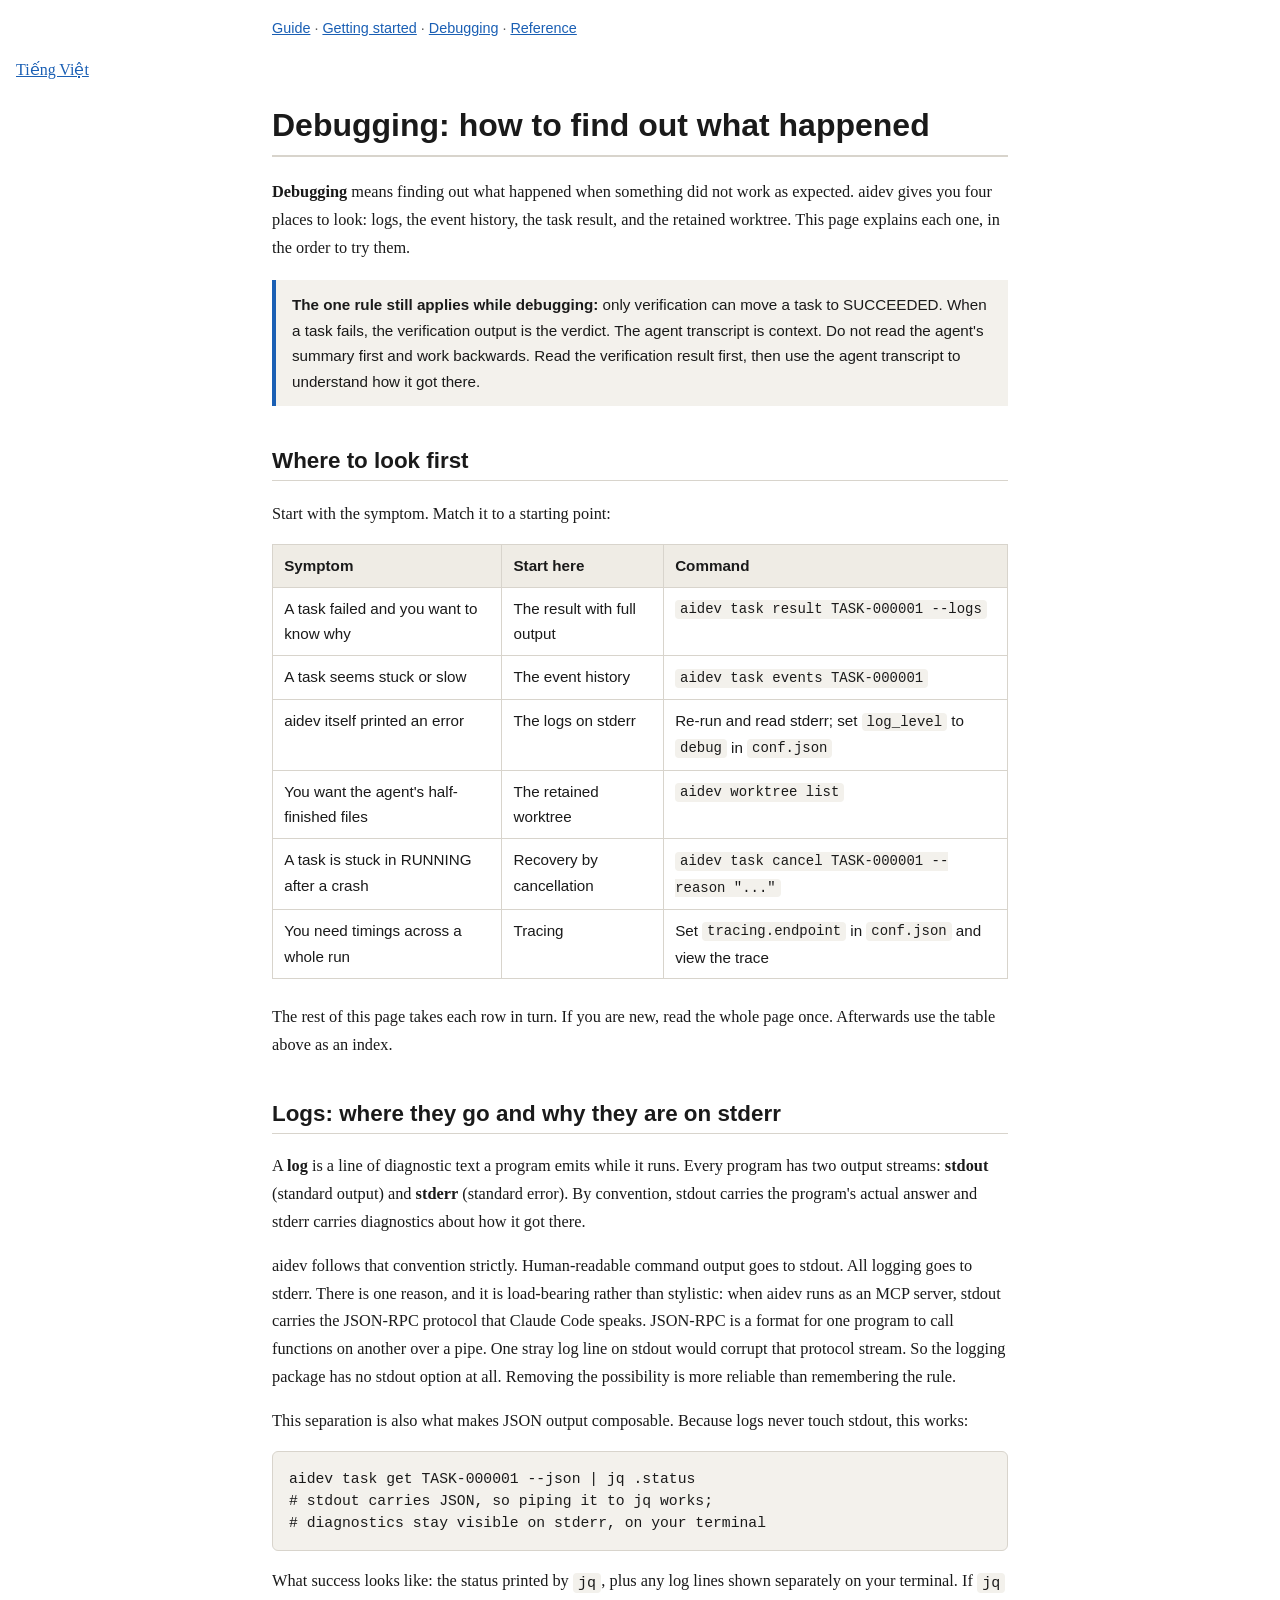
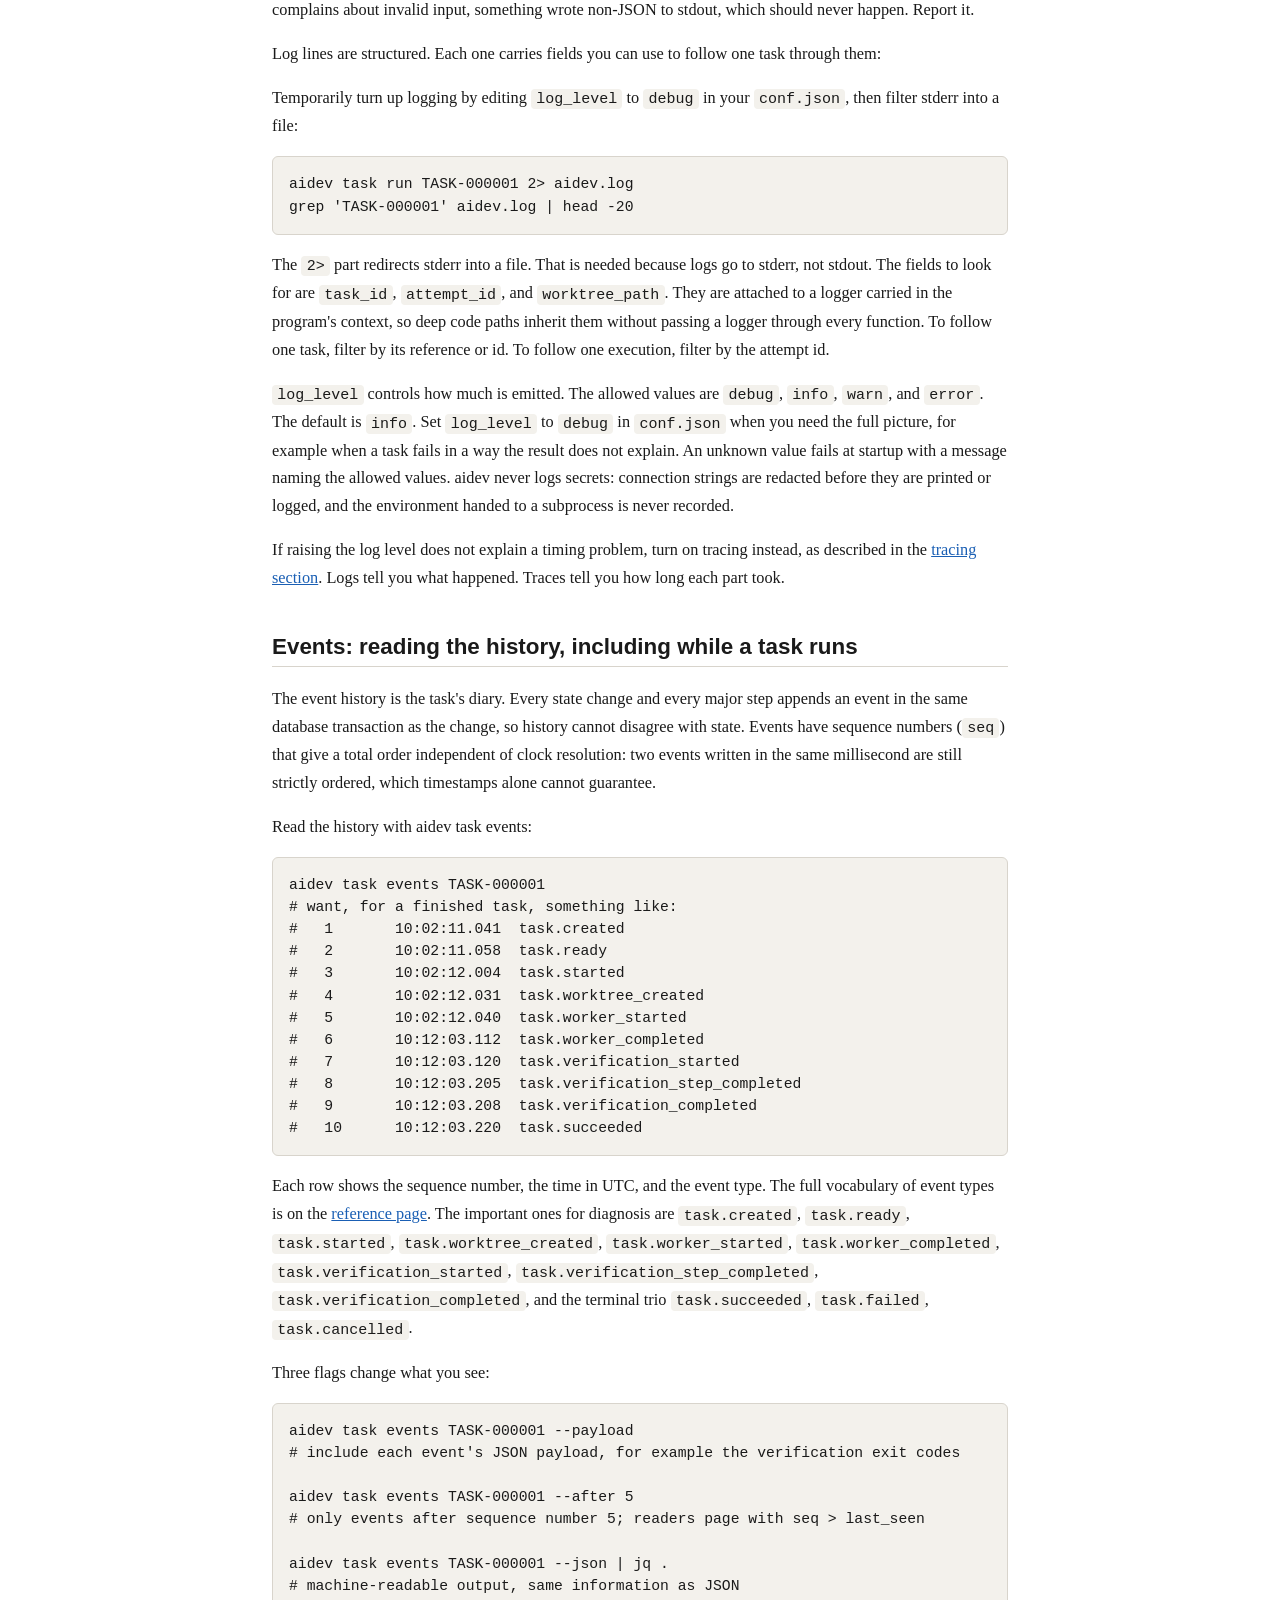
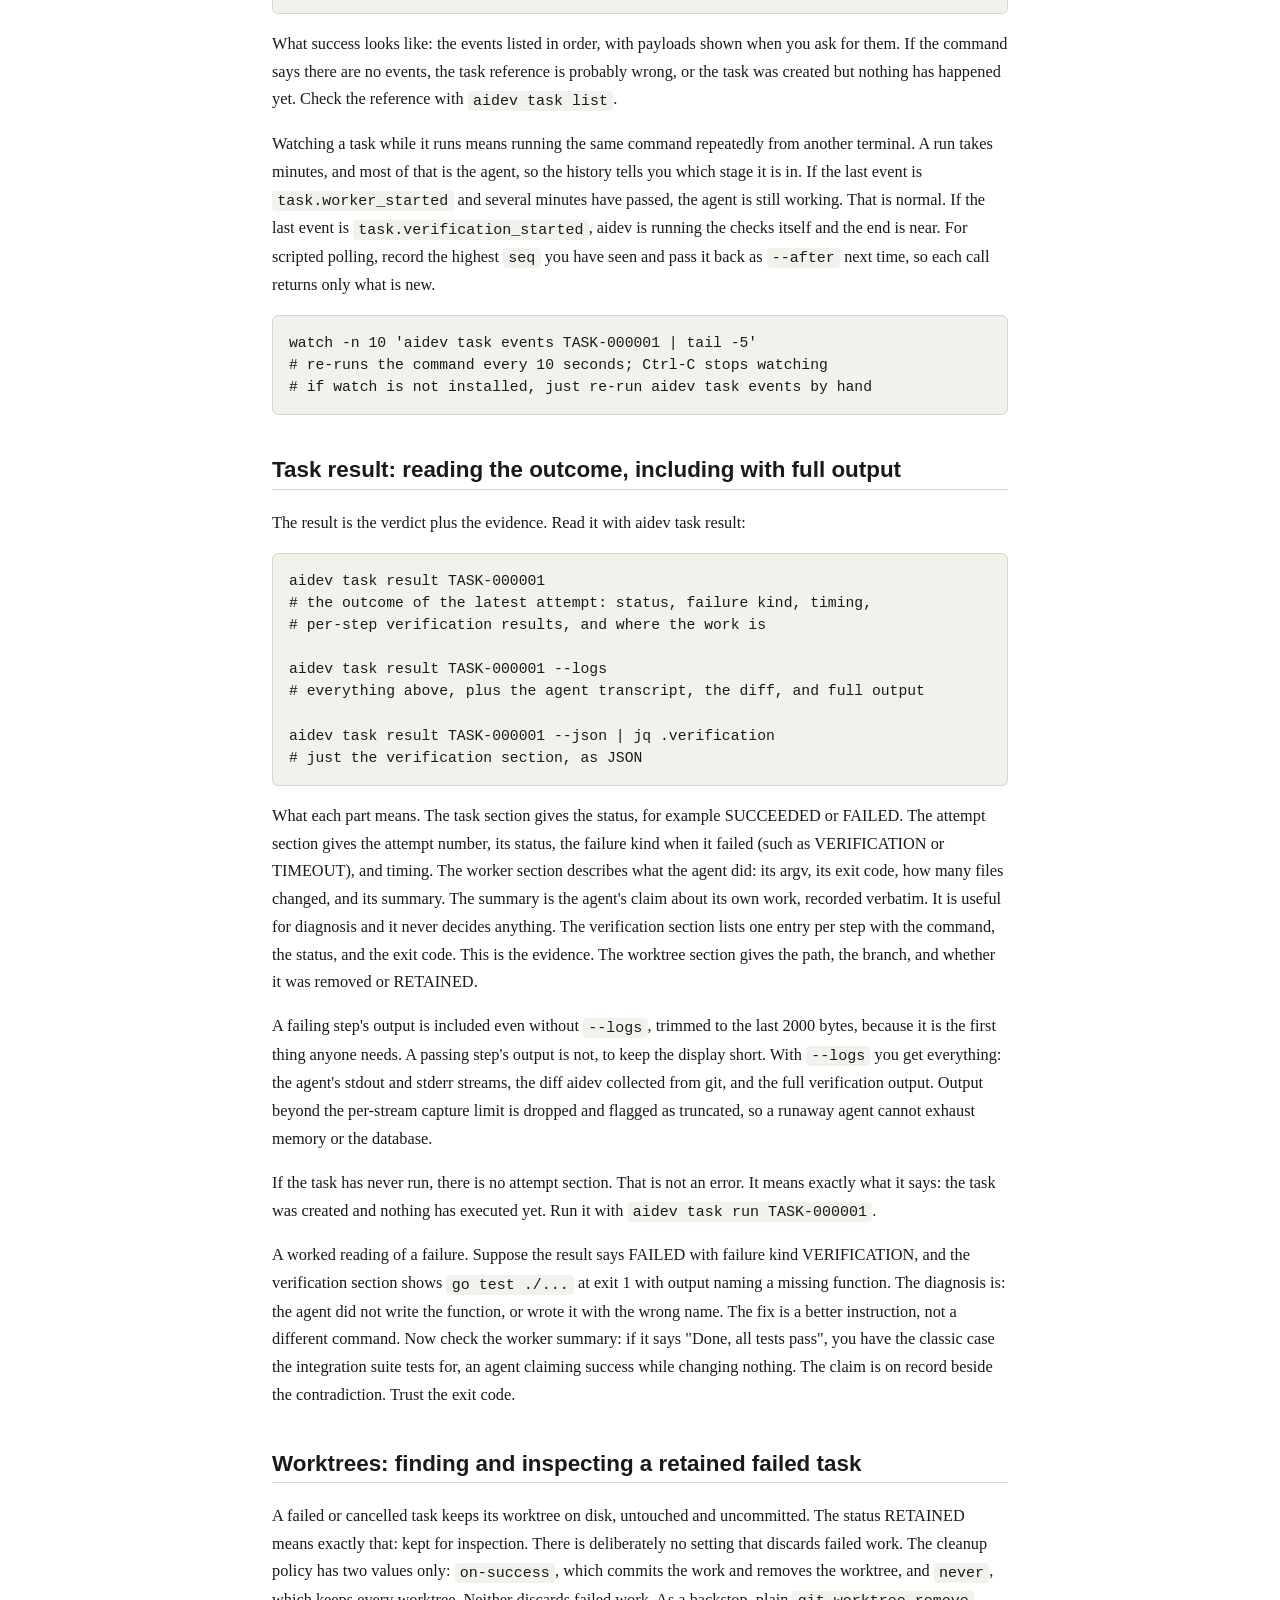
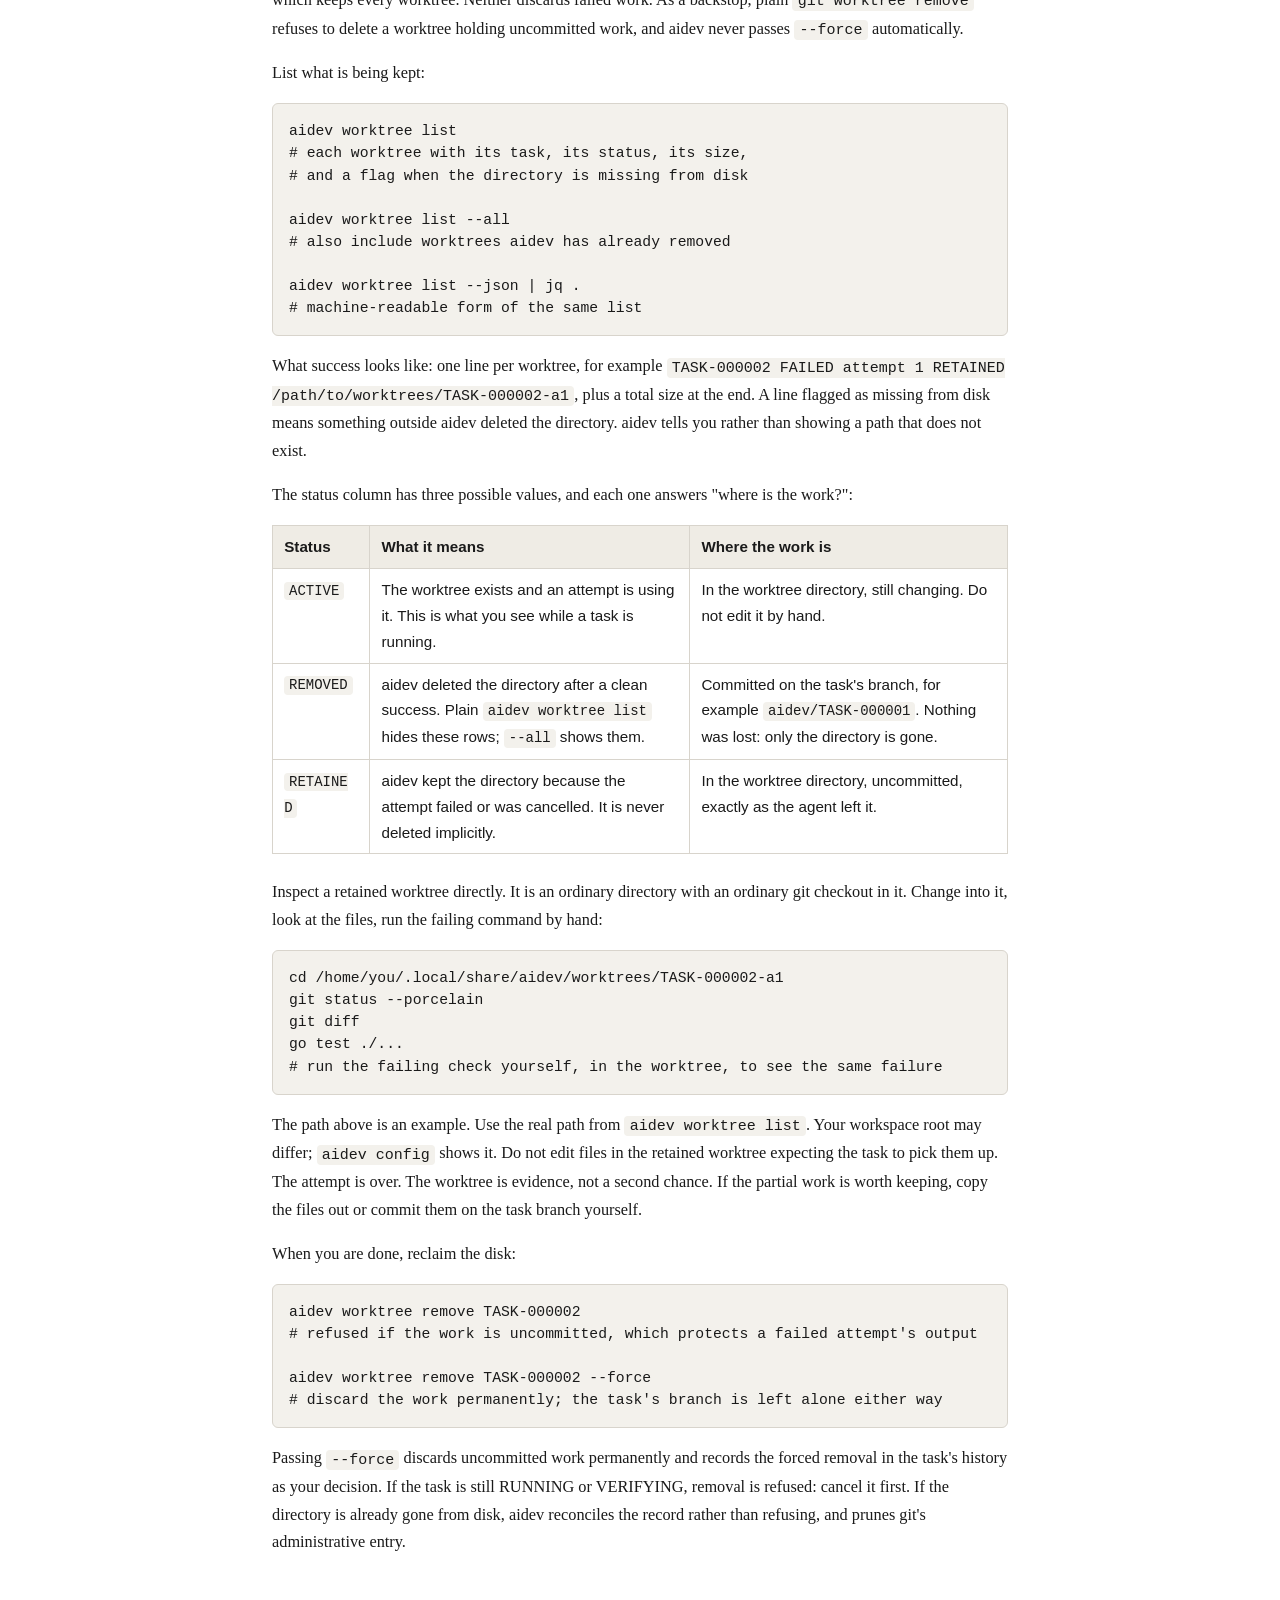
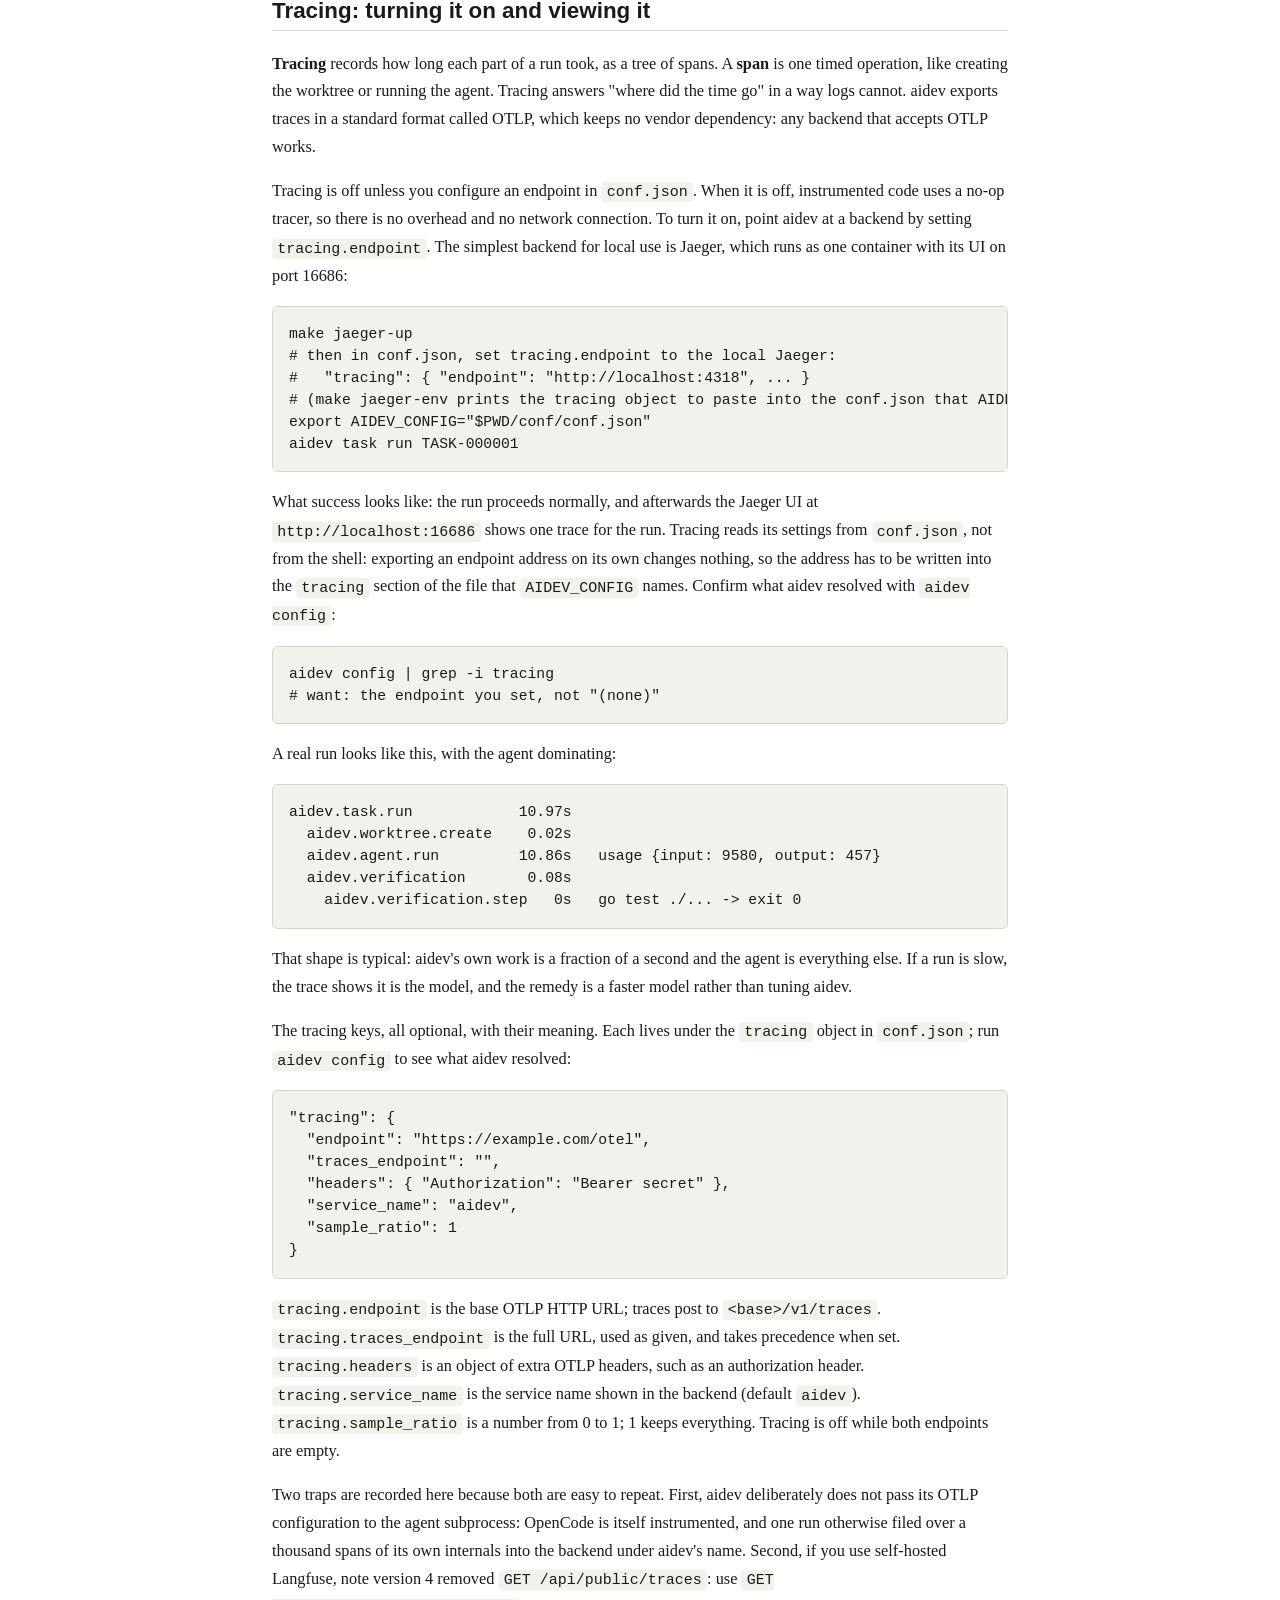
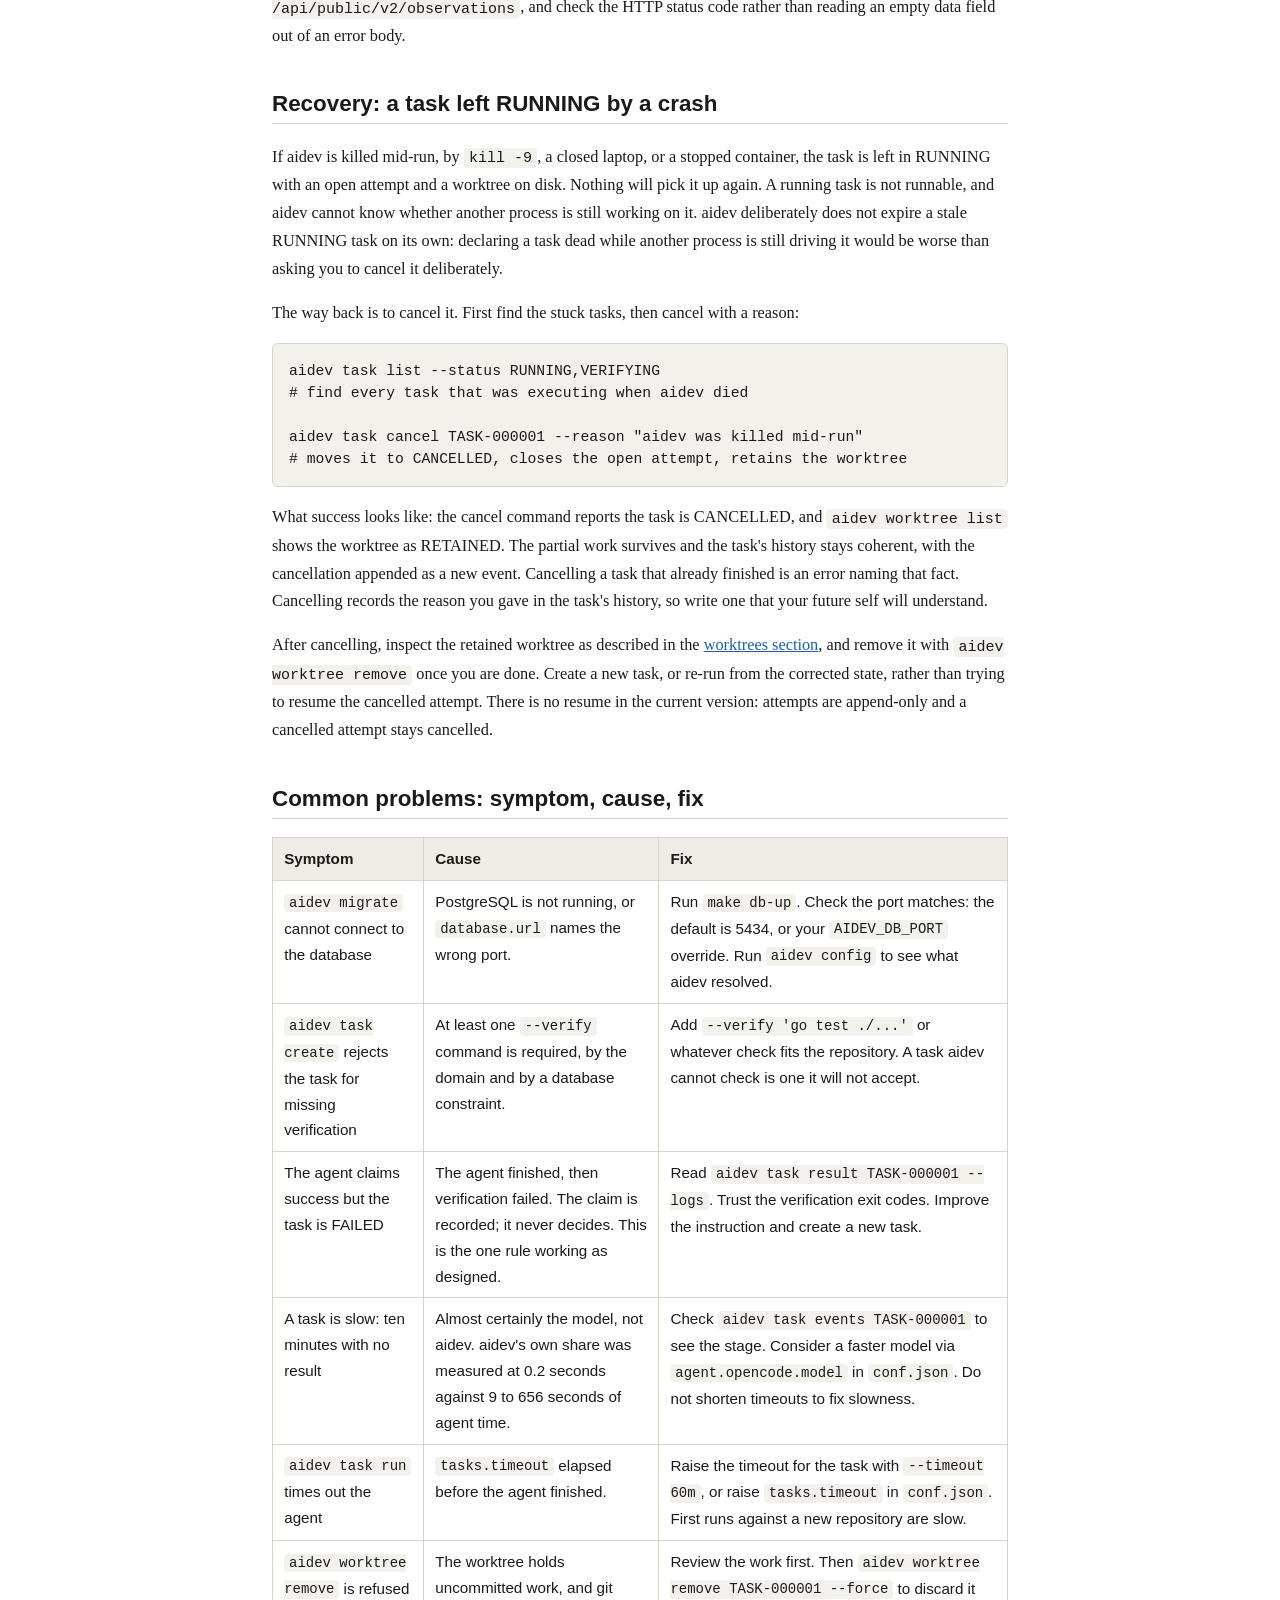
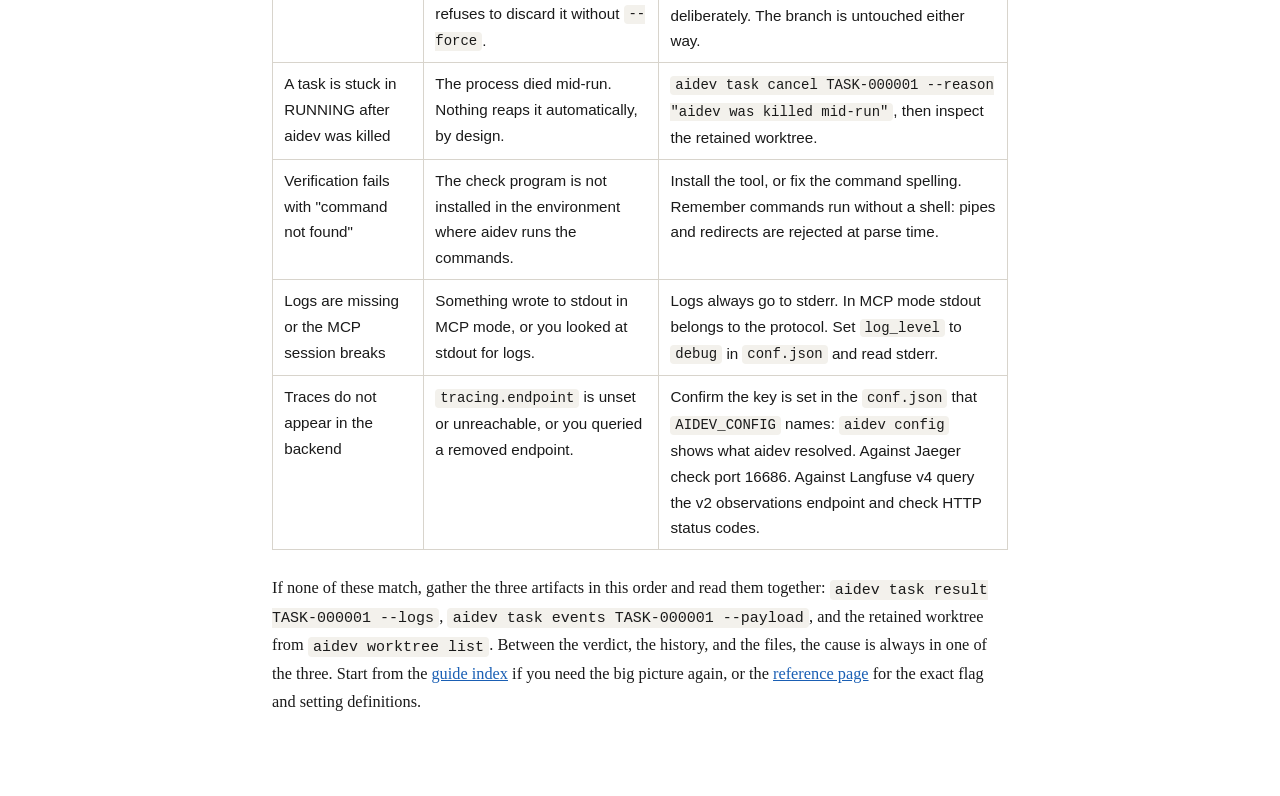
==== commit db03eb89: "TASK-000052 Tracing make targets print a conf.json tracing object (retry of TASK-000051)" ====
--- a/docs/guide/debugging.html
+++ b/docs/guide/debugging.html
@@ -188,7 +188,7 @@
 <pre><code>make jaeger-up
 # then in conf.json, set tracing.endpoint to the local Jaeger:
 #   "tracing": { "endpoint": "http://localhost:4318", ... }
-# (make jaeger-env prints that URL)
+# (make jaeger-env prints the tracing object to paste into the conf.json that AIDEV_CONFIG names)
 export AIDEV_CONFIG="$PWD/conf/conf.json"
 aidev task run TASK-000001</code></pre>
 
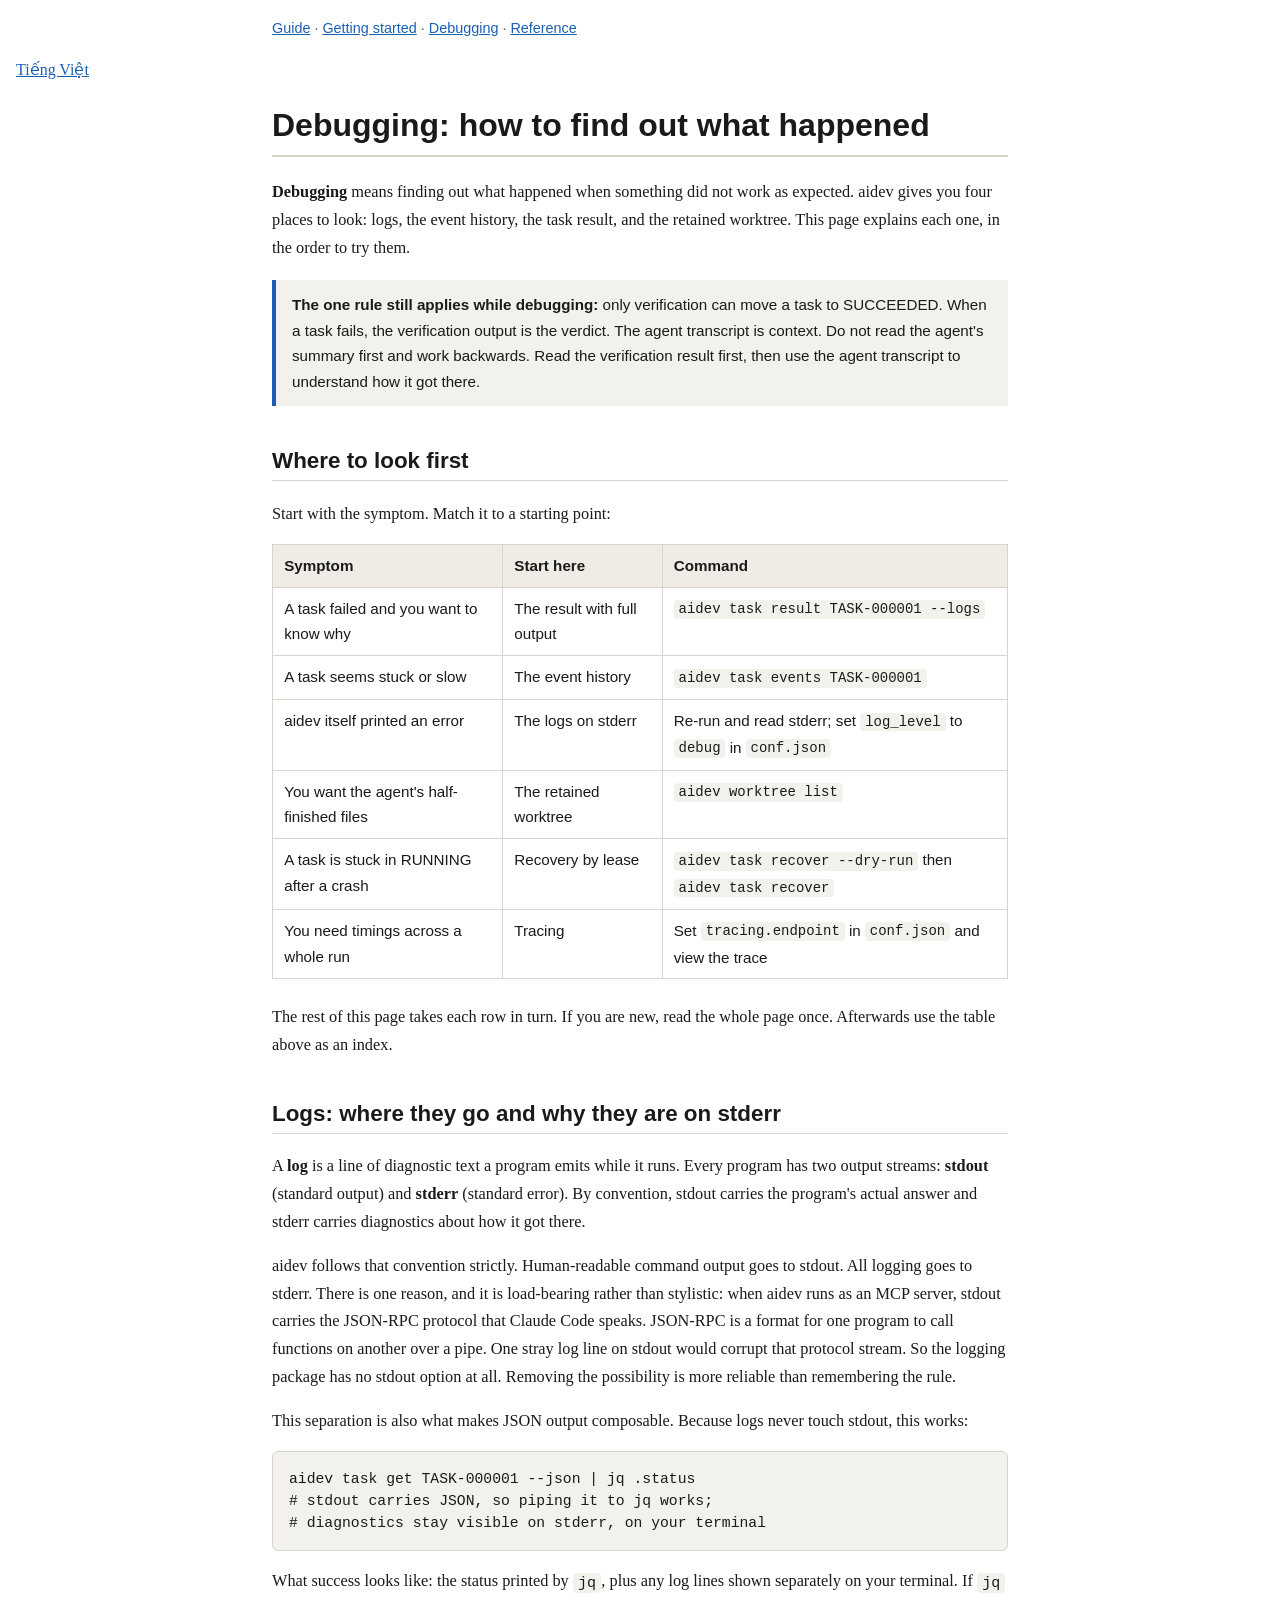
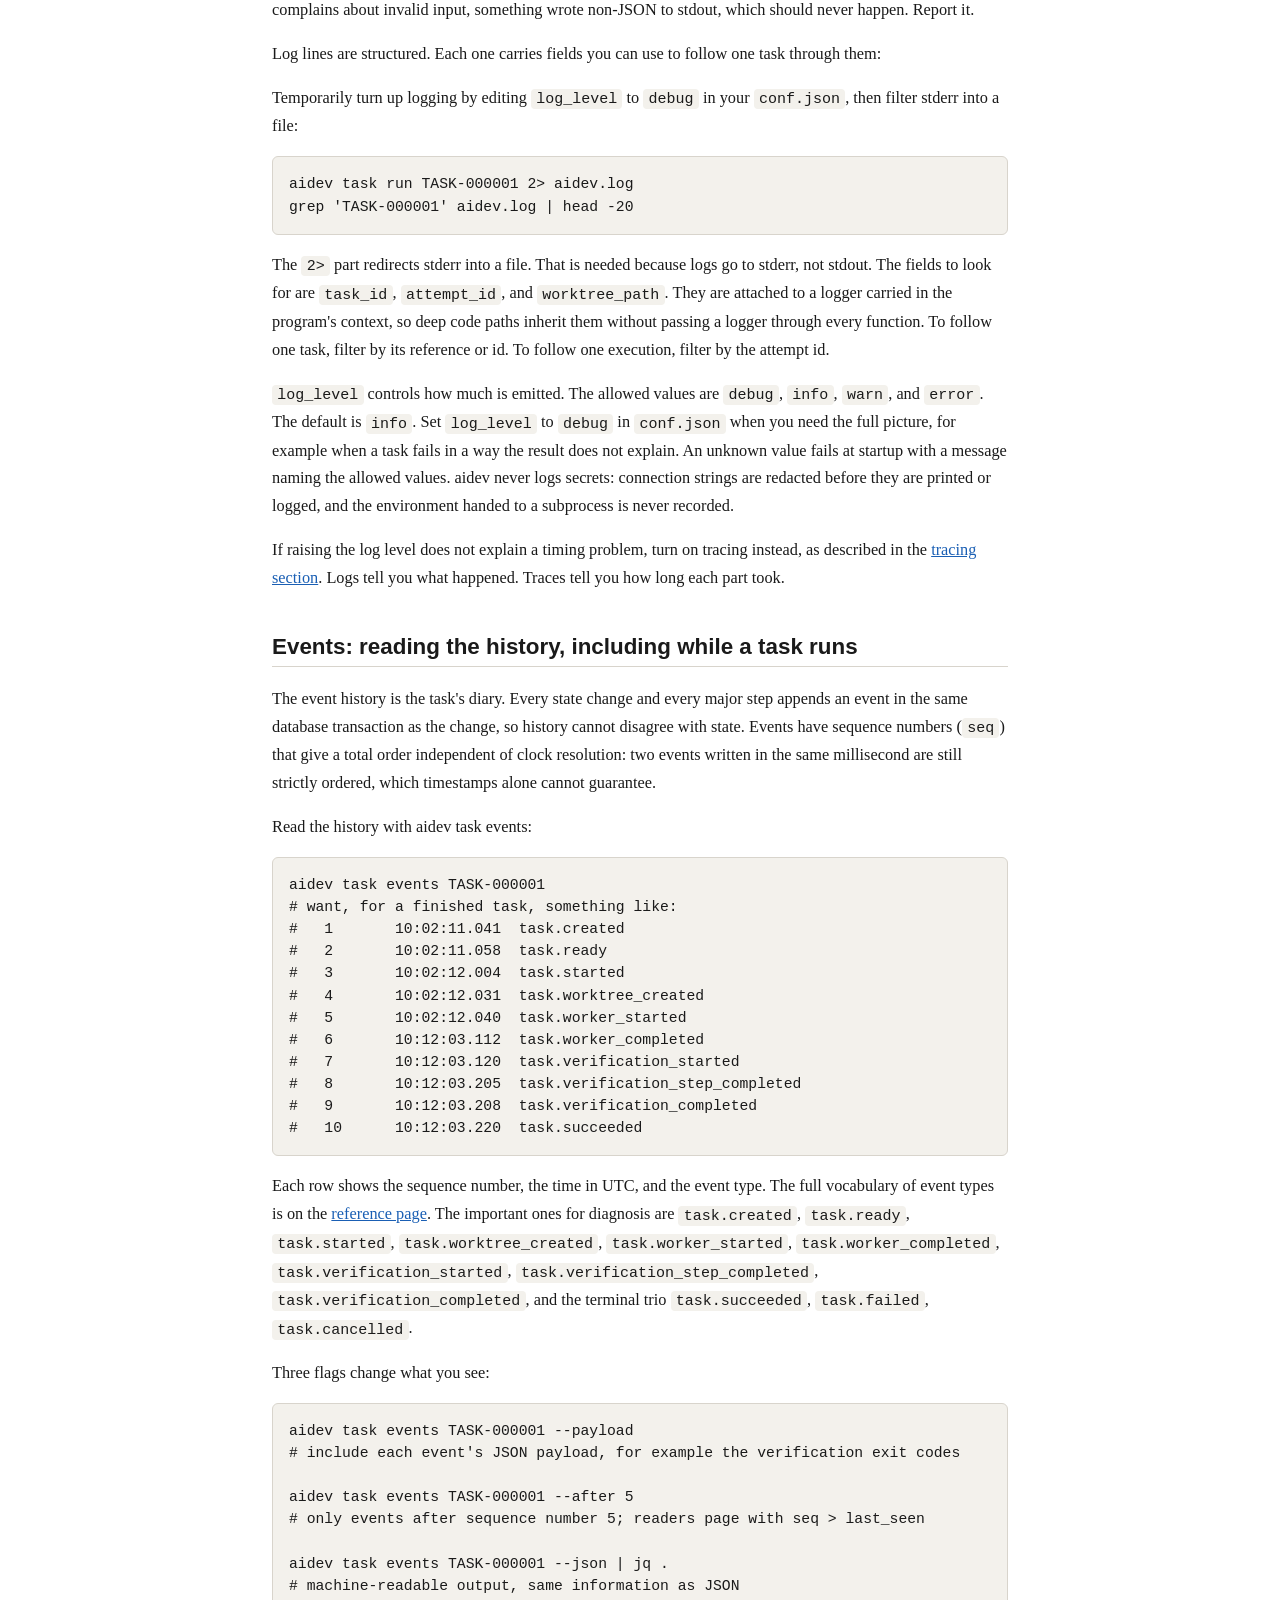
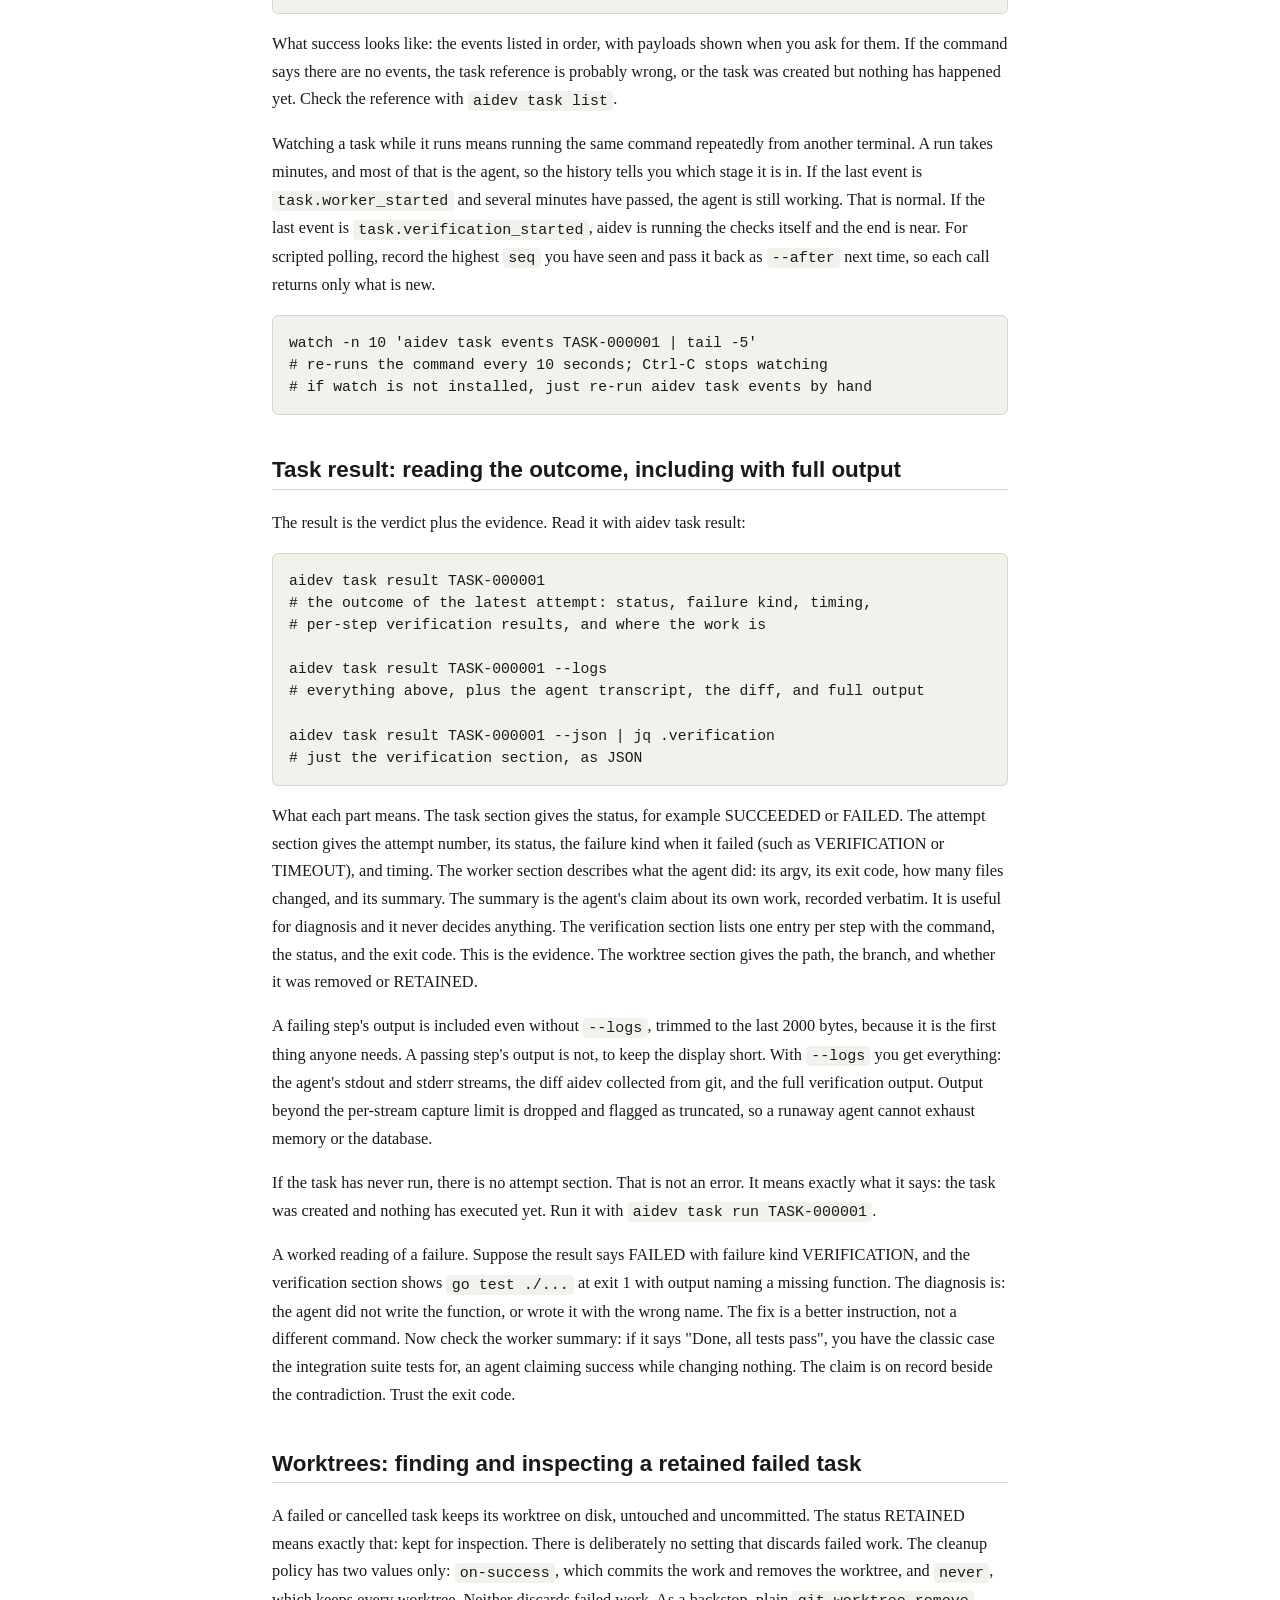
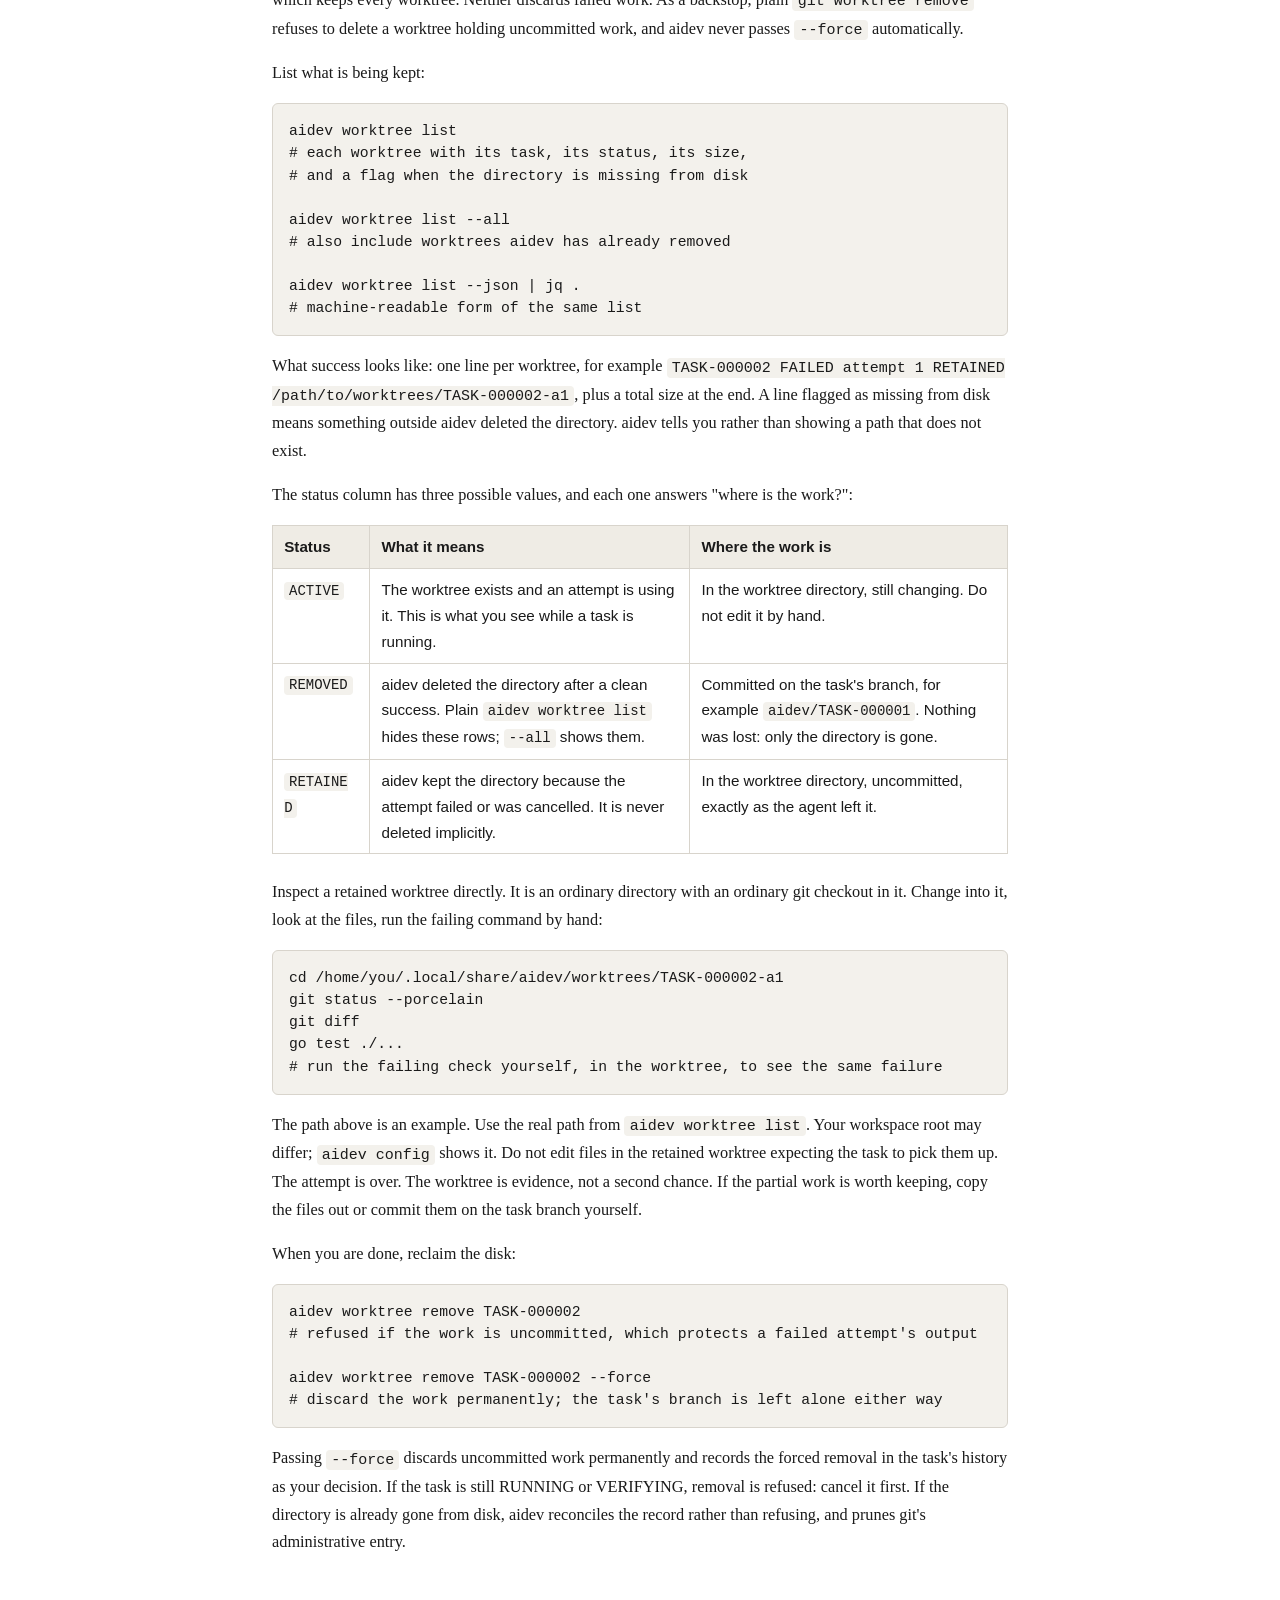
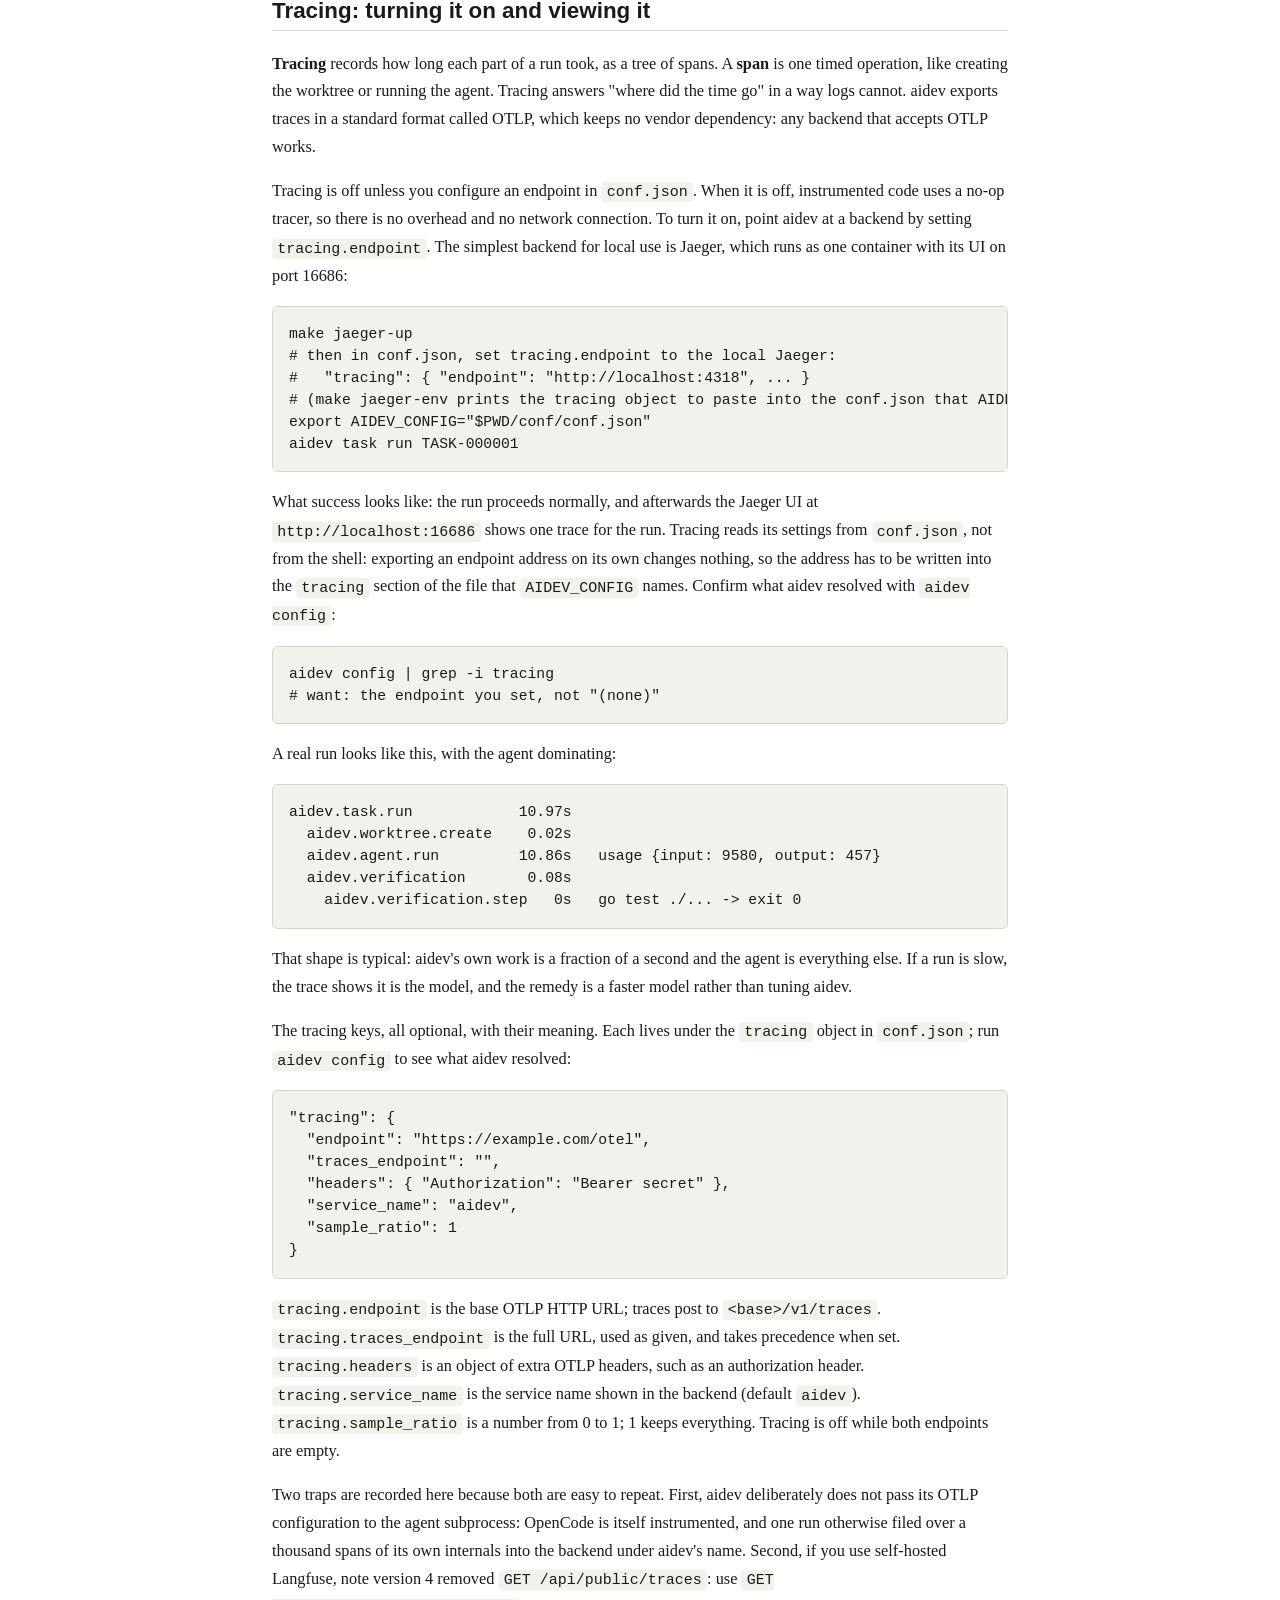
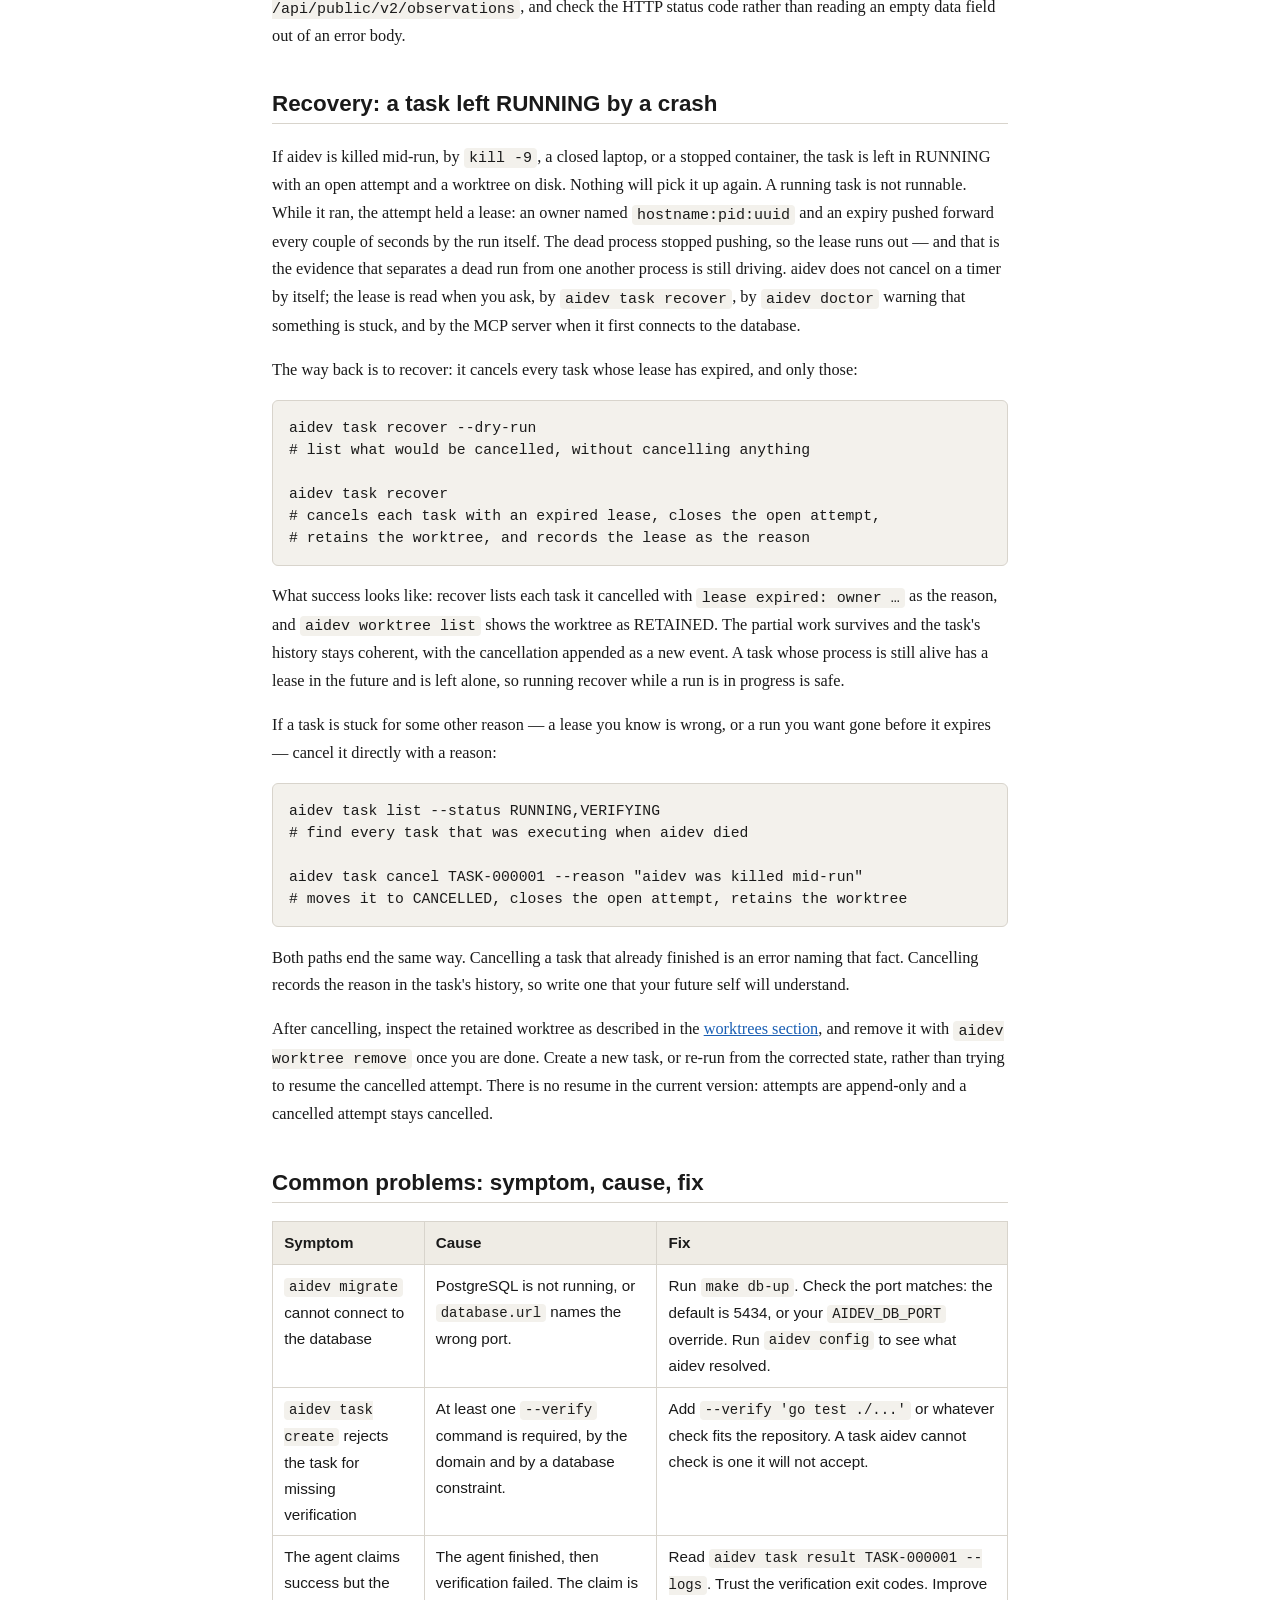
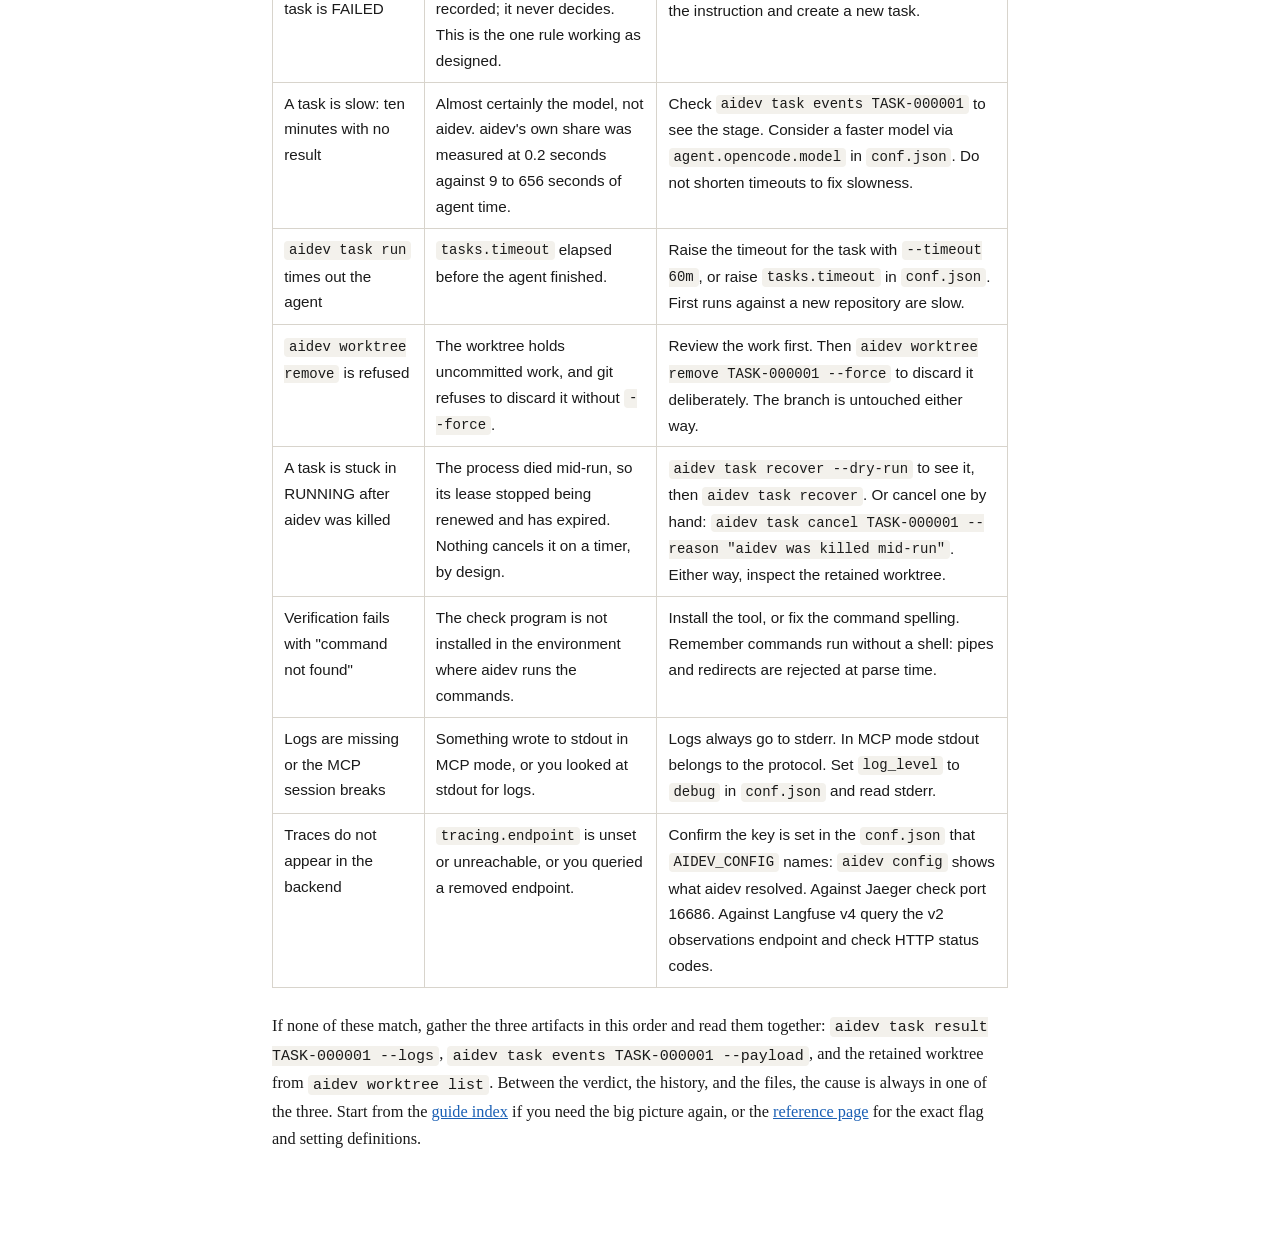
==== commit 54f26fe1: "feat(recovery): lease attempts and recover tasks whose lease expired (C1) A run killed mid-run left " ====
--- a/docs/guide/debugging.html
+++ b/docs/guide/debugging.html
@@ -27,7 +27,7 @@
 <tr><td>A task seems stuck or slow</td><td>The event history</td><td><code>aidev task events TASK-000001</code></td></tr>
 <tr><td>aidev itself printed an error</td><td>The logs on stderr</td><td>Re-run and read stderr; set <code>log_level</code> to <code>debug</code> in <code>conf.json</code></td></tr>
 <tr><td>You want the agent's half-finished files</td><td>The retained worktree</td><td><code>aidev worktree list</code></td></tr>
-<tr><td>A task is stuck in RUNNING after a crash</td><td>Recovery by cancellation</td><td><code>aidev task cancel TASK-000001 --reason "..."</code></td></tr>
+<tr><td>A task is stuck in RUNNING after a crash</td><td>Recovery by lease</td><td><code>aidev task recover --dry-run</code> then <code>aidev task recover</code></td></tr>
 <tr><td>You need timings across a whole run</td><td>Tracing</td><td>Set <code>tracing.endpoint</code> in <code>conf.json</code> and view the trace</td></tr>
 </table>
 
@@ -225,9 +225,20 @@
 <section id="recovery">
 <h2>Recovery: a task left RUNNING by a crash</h2>
 
-<p>If aidev is killed mid-run, by <code>kill -9</code>, a closed laptop, or a stopped container, the task is left in RUNNING with an open attempt and a worktree on disk. Nothing will pick it up again. A running task is not runnable, and aidev cannot know whether another process is still working on it. aidev deliberately does not expire a stale RUNNING task on its own: declaring a task dead while another process is still driving it would be worse than asking you to cancel it deliberately.</p>
-
-<p>The way back is to cancel it. First find the stuck tasks, then cancel with a reason:</p>
+<p>If aidev is killed mid-run, by <code>kill -9</code>, a closed laptop, or a stopped container, the task is left in RUNNING with an open attempt and a worktree on disk. Nothing will pick it up again. A running task is not runnable. While it ran, the attempt held a lease: an owner named <code>hostname:pid:uuid</code> and an expiry pushed forward every couple of seconds by the run itself. The dead process stopped pushing, so the lease runs out — and that is the evidence that separates a dead run from one another process is still driving. aidev does not cancel on a timer by itself; the lease is read when you ask, by <code>aidev task recover</code>, by <code>aidev doctor</code> warning that something is stuck, and by the MCP server when it first connects to the database.</p>
+
+<p>The way back is to recover: it cancels every task whose lease has expired, and only those:</p>
+
+<pre><code>aidev task recover --dry-run
+# list what would be cancelled, without cancelling anything
+
+aidev task recover
+# cancels each task with an expired lease, closes the open attempt,
+# retains the worktree, and records the lease as the reason</code></pre>
+
+<p>What success looks like: recover lists each task it cancelled with <code>lease expired: owner …</code> as the reason, and <code>aidev worktree list</code> shows the worktree as RETAINED. The partial work survives and the task's history stays coherent, with the cancellation appended as a new event. A task whose process is still alive has a lease in the future and is left alone, so running recover while a run is in progress is safe.</p>
+
+<p>If a task is stuck for some other reason — a lease you know is wrong, or a run you want gone before it expires — cancel it directly with a reason:</p>
 
 <pre><code>aidev task list --status RUNNING,VERIFYING
 # find every task that was executing when aidev died
@@ -235,7 +246,7 @@
 aidev task cancel TASK-000001 --reason "aidev was killed mid-run"
 # moves it to CANCELLED, closes the open attempt, retains the worktree</code></pre>
 
-<p>What success looks like: the cancel command reports the task is CANCELLED, and <code>aidev worktree list</code> shows the worktree as RETAINED. The partial work survives and the task's history stays coherent, with the cancellation appended as a new event. Cancelling a task that already finished is an error naming that fact. Cancelling records the reason you gave in the task's history, so write one that your future self will understand.</p>
+<p>Both paths end the same way. Cancelling a task that already finished is an error naming that fact. Cancelling records the reason in the task's history, so write one that your future self will understand.</p>
 
 <p>After cancelling, inspect the retained worktree as described in the <a href="debugging.html#worktrees">worktrees section</a>, and remove it with <code>aidev worktree remove</code> once you are done. Create a new task, or re-run from the corrected state, rather than trying to resume the cancelled attempt. There is no resume in the current version: attempts are append-only and a cancelled attempt stays cancelled.</p>
 </section>
@@ -251,7 +262,7 @@
 <tr><td>A task is slow: ten minutes with no result</td><td>Almost certainly the model, not aidev. aidev's own share was measured at 0.2 seconds against 9 to 656 seconds of agent time.</td><td>Check <code>aidev task events TASK-000001</code> to see the stage. Consider a faster model via <code>agent.opencode.model</code> in <code>conf.json</code>. Do not shorten timeouts to fix slowness.</td></tr>
 <tr><td><code>aidev task run</code> times out the agent</td><td><code>tasks.timeout</code> elapsed before the agent finished.</td><td>Raise the timeout for the task with <code>--timeout 60m</code>, or raise <code>tasks.timeout</code> in <code>conf.json</code>. First runs against a new repository are slow.</td></tr>
 <tr><td><code>aidev worktree remove</code> is refused</td><td>The worktree holds uncommitted work, and git refuses to discard it without <code>--force</code>.</td><td>Review the work first. Then <code>aidev worktree remove TASK-000001 --force</code> to discard it deliberately. The branch is untouched either way.</td></tr>
-<tr><td>A task is stuck in RUNNING after aidev was killed</td><td>The process died mid-run. Nothing reaps it automatically, by design.</td><td><code>aidev task cancel TASK-000001 --reason "aidev was killed mid-run"</code>, then inspect the retained worktree.</td></tr>
+<tr><td>A task is stuck in RUNNING after aidev was killed</td><td>The process died mid-run, so its lease stopped being renewed and has expired. Nothing cancels it on a timer, by design.</td><td><code>aidev task recover --dry-run</code> to see it, then <code>aidev task recover</code>. Or cancel one by hand: <code>aidev task cancel TASK-000001 --reason "aidev was killed mid-run"</code>. Either way, inspect the retained worktree.</td></tr>
 <tr><td>Verification fails with "command not found"</td><td>The check program is not installed in the environment where aidev runs the commands.</td><td>Install the tool, or fix the command spelling. Remember commands run without a shell: pipes and redirects are rejected at parse time.</td></tr>
 <tr><td>Logs are missing or the MCP session breaks</td><td>Something wrote to stdout in MCP mode, or you looked at stdout for logs.</td><td>Logs always go to stderr. In MCP mode stdout belongs to the protocol. Set <code>log_level</code> to <code>debug</code> in <code>conf.json</code> and read stderr.</td></tr>
 <tr><td>Traces do not appear in the backend</td><td><code>tracing.endpoint</code> is unset or unreachable, or you queried a removed endpoint.</td><td>Confirm the key is set in the <code>conf.json</code> that <code>AIDEV_CONFIG</code> names: <code>aidev config</code> shows what aidev resolved. Against Jaeger check port 16686. Against Langfuse v4 query the v2 observations endpoint and check HTTP status codes.</td></tr>
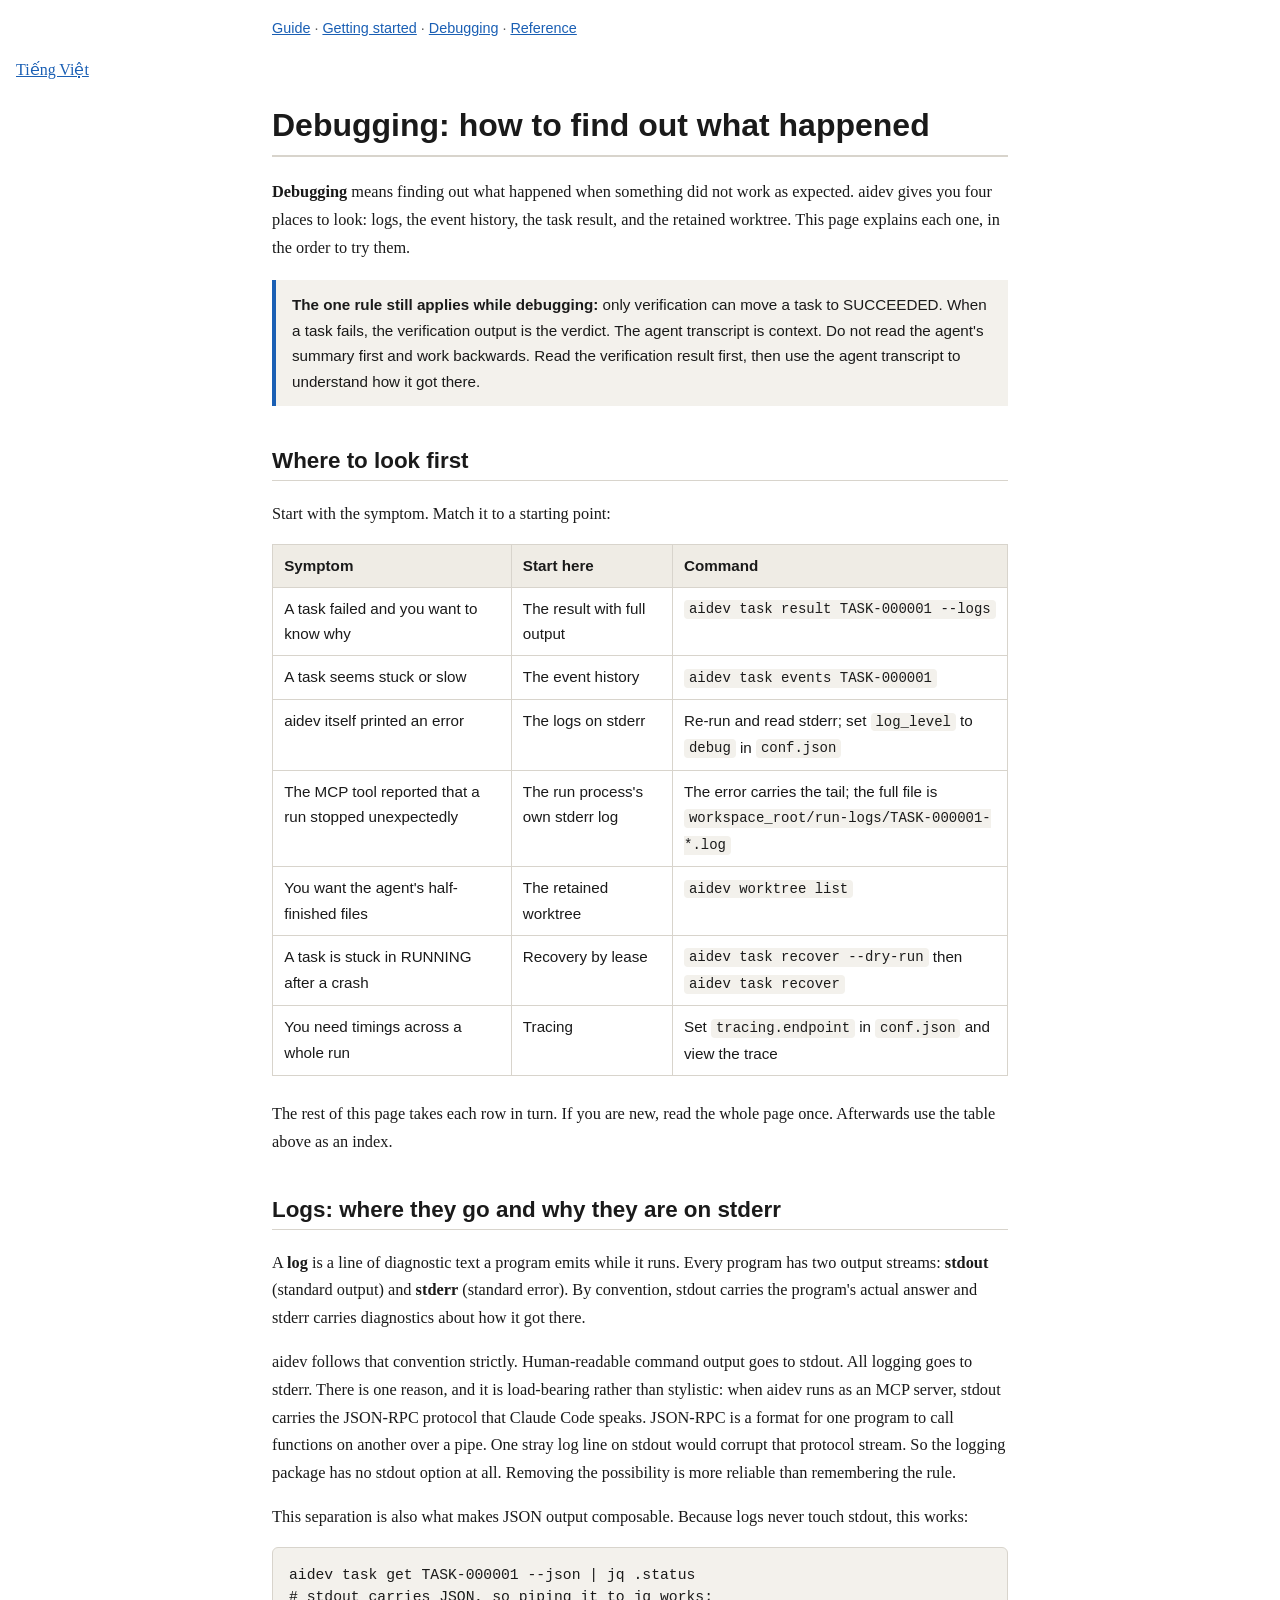
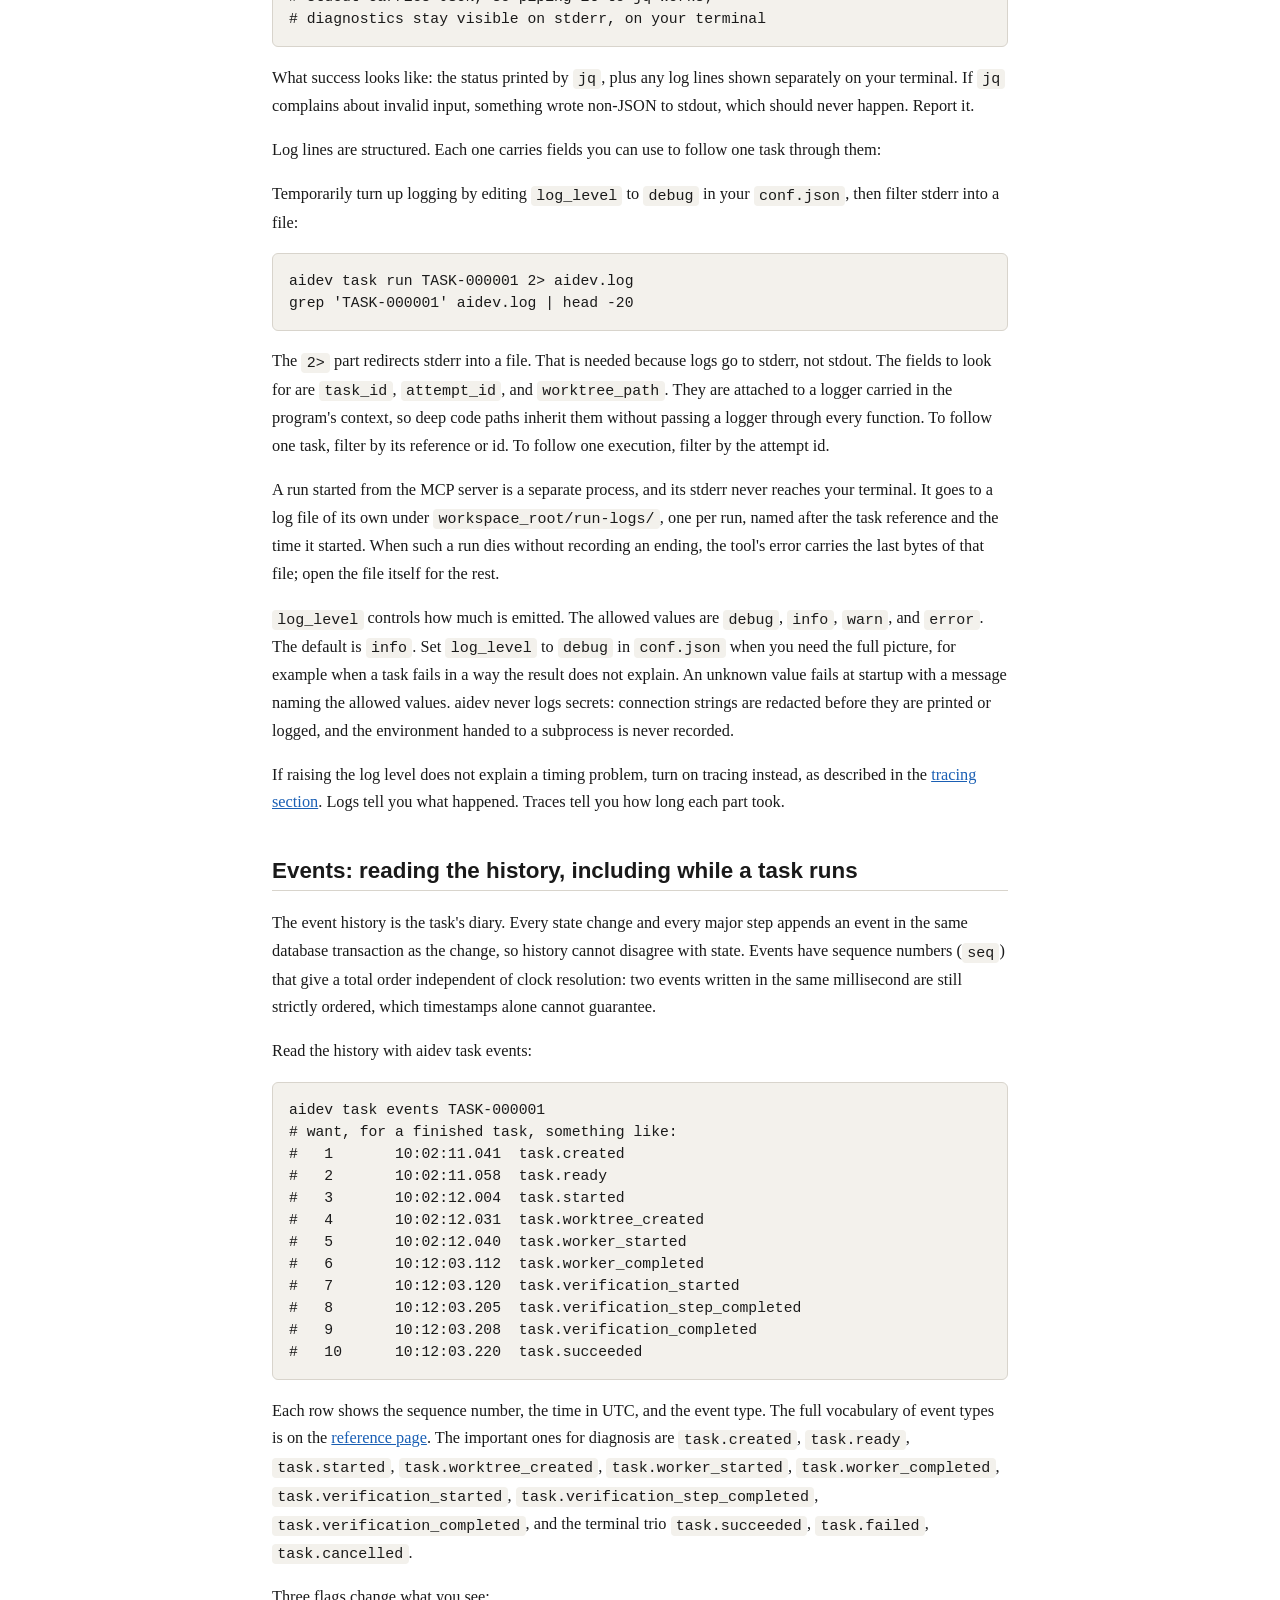
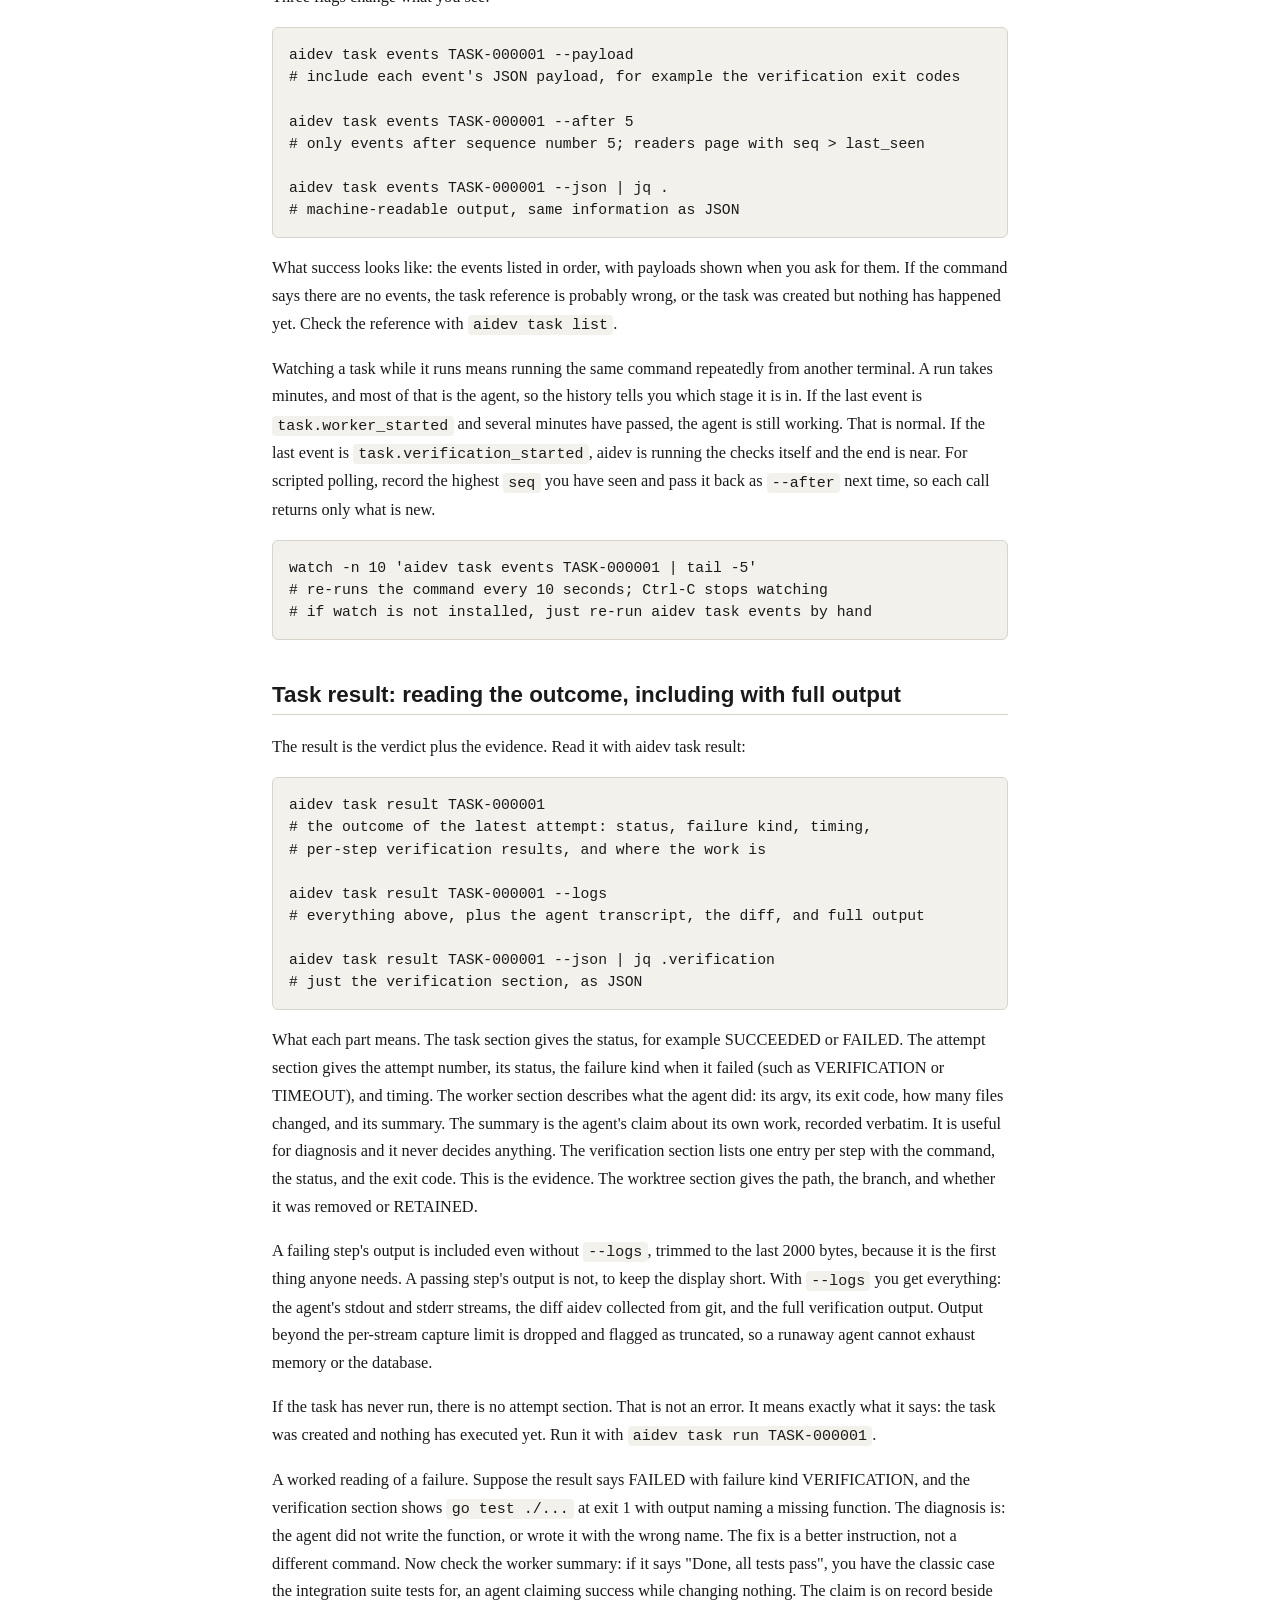
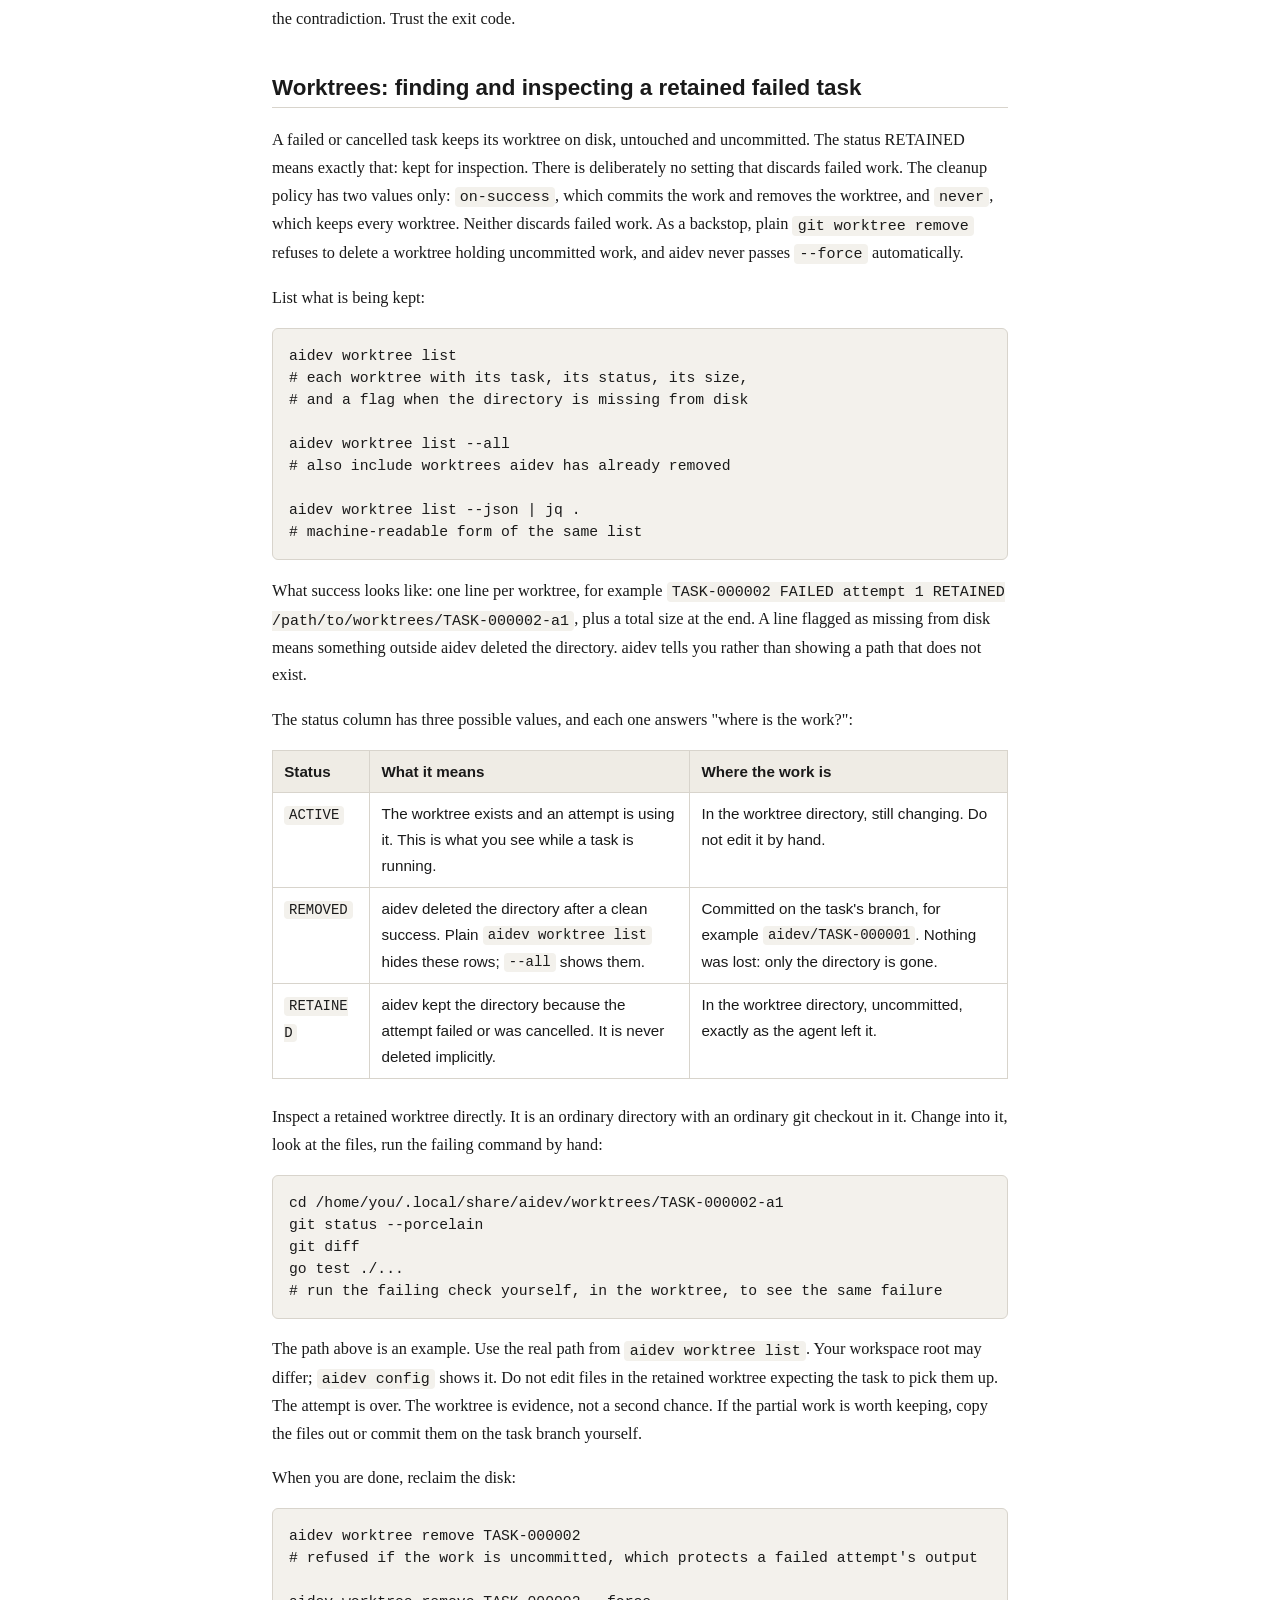
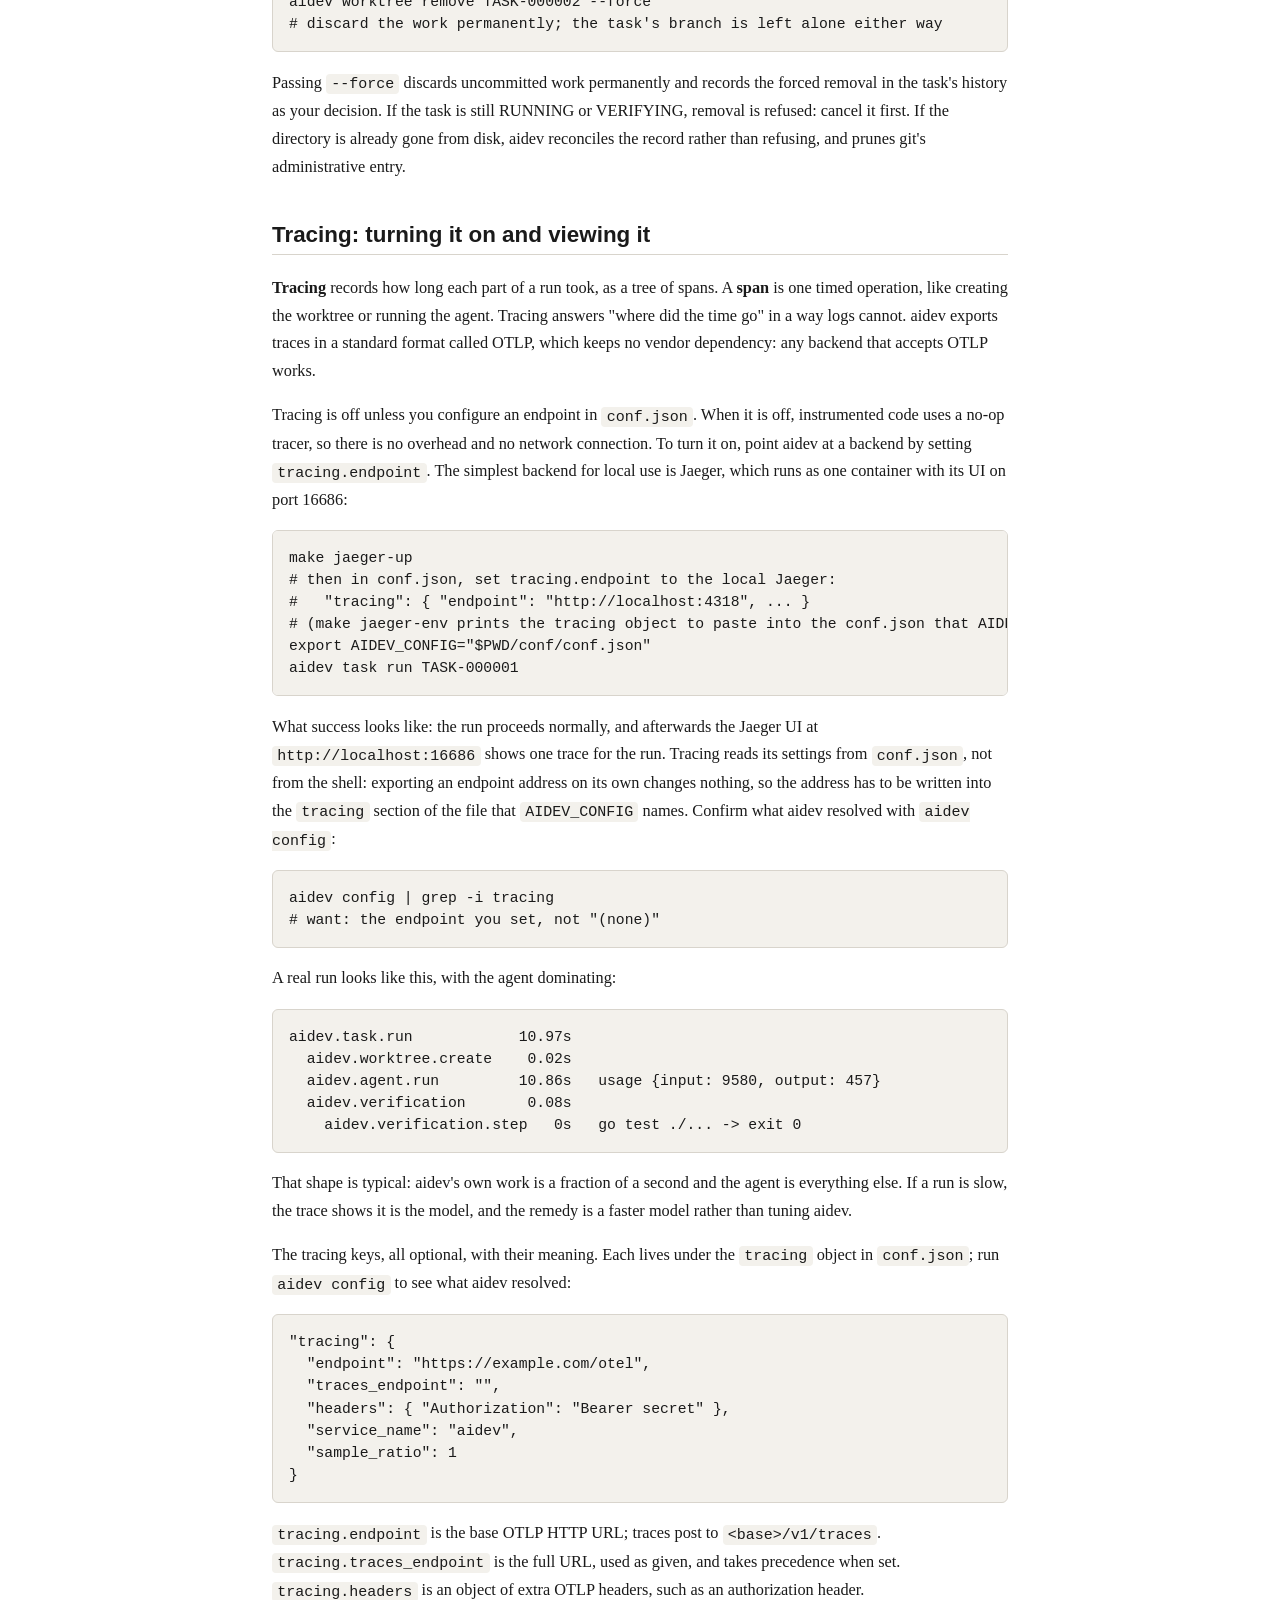
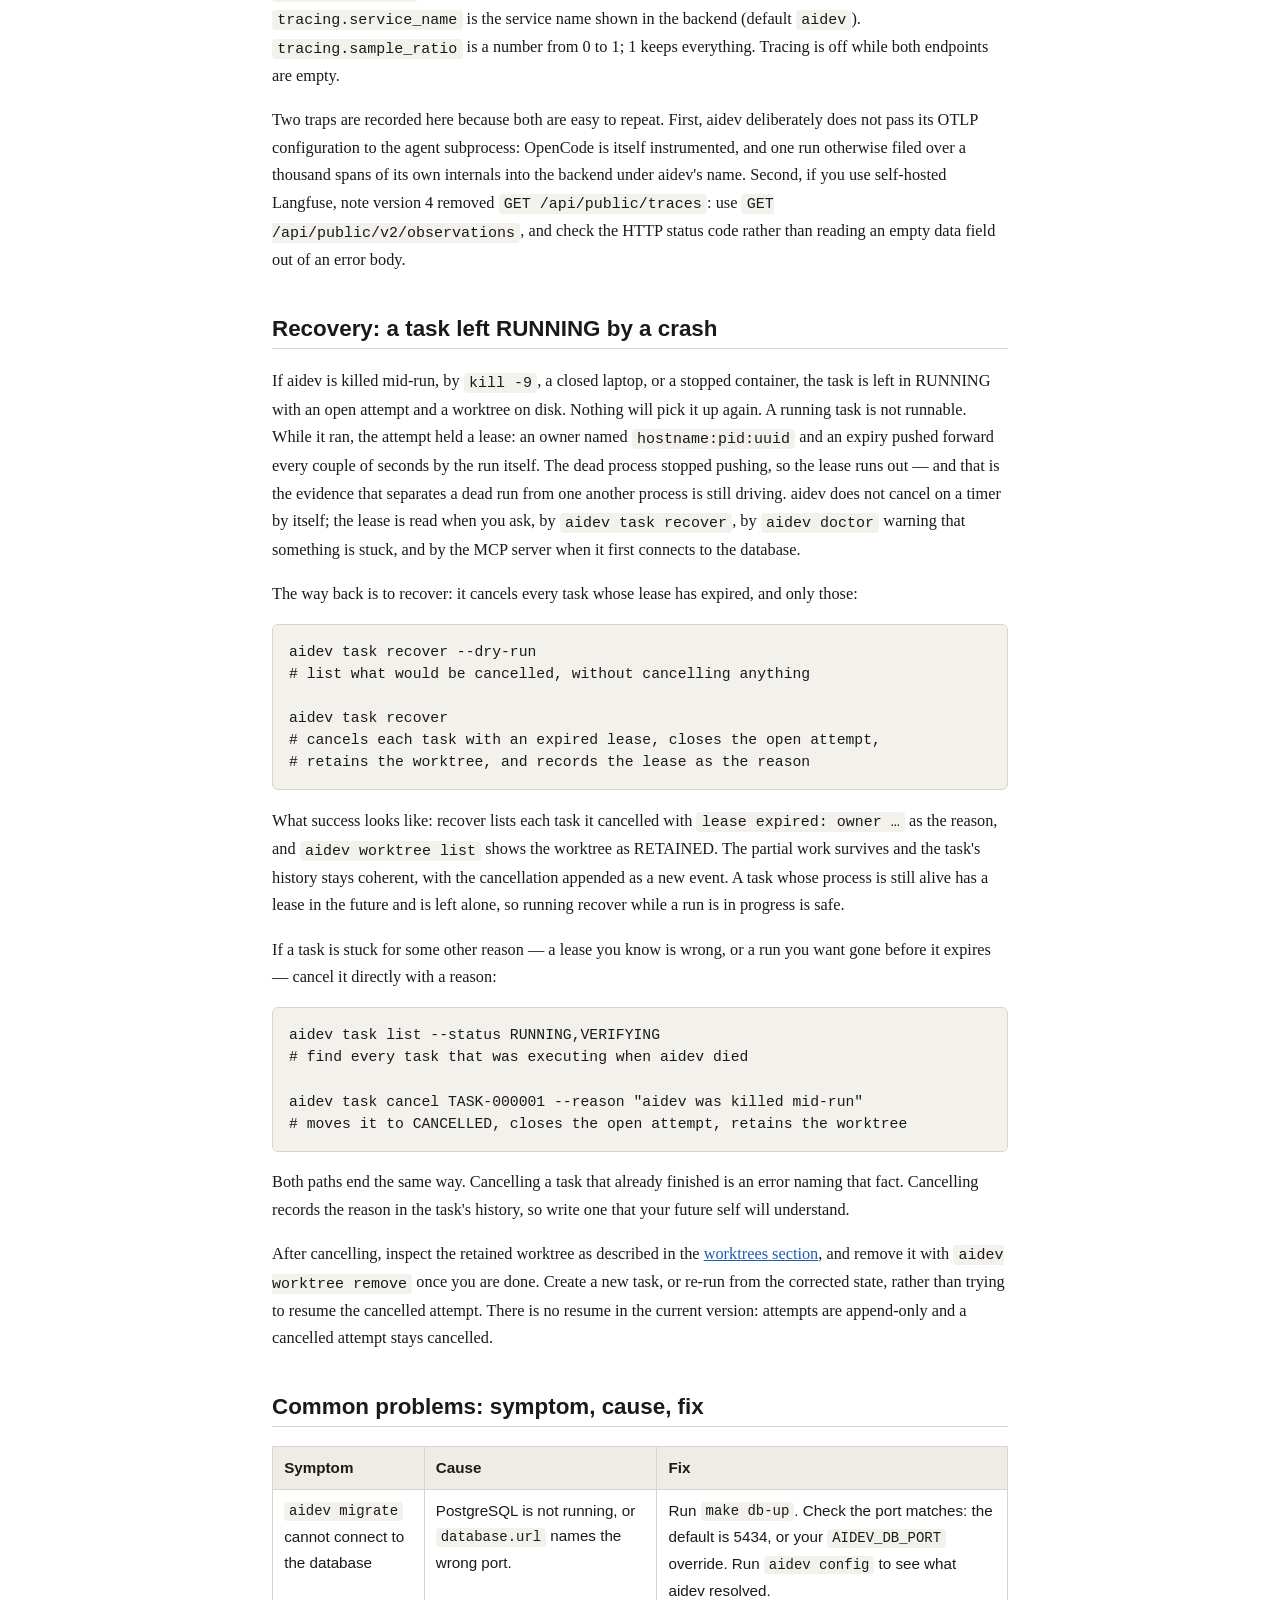
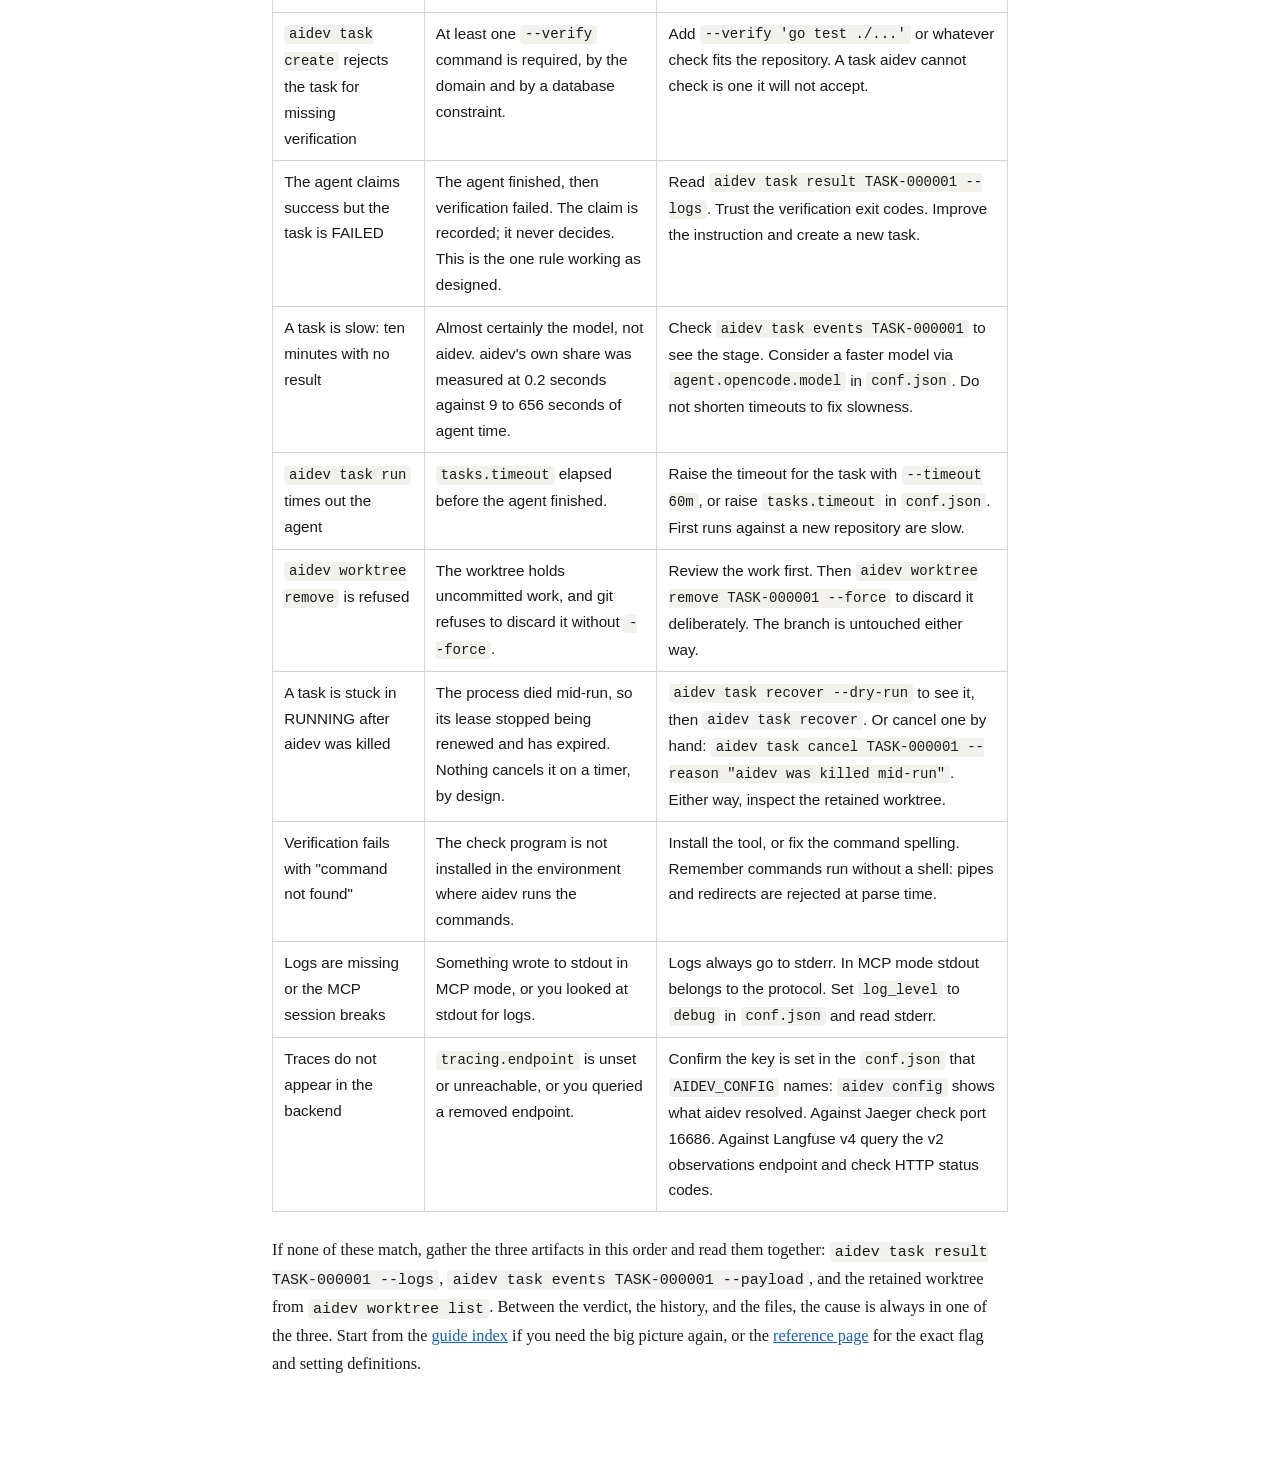
==== commit 02fbee75: "feat(mcp): run tasks as detached processes so runs outlive the session (C2) aidev_run_task now start" ====
--- a/docs/guide/debugging.html
+++ b/docs/guide/debugging.html
@@ -26,6 +26,7 @@
 <tr><td>A task failed and you want to know why</td><td>The result with full output</td><td><code>aidev task result TASK-000001 --logs</code></td></tr>
 <tr><td>A task seems stuck or slow</td><td>The event history</td><td><code>aidev task events TASK-000001</code></td></tr>
 <tr><td>aidev itself printed an error</td><td>The logs on stderr</td><td>Re-run and read stderr; set <code>log_level</code> to <code>debug</code> in <code>conf.json</code></td></tr>
+<tr><td>The MCP tool reported that a run stopped unexpectedly</td><td>The run process's own stderr log</td><td>The error carries the tail; the full file is <code>workspace_root/run-logs/TASK-000001-*.log</code></td></tr>
 <tr><td>You want the agent's half-finished files</td><td>The retained worktree</td><td><code>aidev worktree list</code></td></tr>
 <tr><td>A task is stuck in RUNNING after a crash</td><td>Recovery by lease</td><td><code>aidev task recover --dry-run</code> then <code>aidev task recover</code></td></tr>
 <tr><td>You need timings across a whole run</td><td>Tracing</td><td>Set <code>tracing.endpoint</code> in <code>conf.json</code> and view the trace</td></tr>
@@ -57,6 +58,8 @@
 grep 'TASK-000001' aidev.log | head -20</code></pre>
 
 <p>The <code>2&gt;</code> part redirects stderr into a file. That is needed because logs go to stderr, not stdout. The fields to look for are <code>task_id</code>, <code>attempt_id</code>, and <code>worktree_path</code>. They are attached to a logger carried in the program's context, so deep code paths inherit them without passing a logger through every function. To follow one task, filter by its reference or id. To follow one execution, filter by the attempt id.</p>
+
+<p>A run started from the MCP server is a separate process, and its stderr never reaches your terminal. It goes to a log file of its own under <code>workspace_root/run-logs/</code>, one per run, named after the task reference and the time it started. When such a run dies without recording an ending, the tool's error carries the last bytes of that file; open the file itself for the rest.</p>
 
 <p><code>log_level</code> controls how much is emitted. The allowed values are <code>debug</code>, <code>info</code>, <code>warn</code>, and <code>error</code>. The default is <code>info</code>. Set <code>log_level</code> to <code>debug</code> in <code>conf.json</code> when you need the full picture, for example when a task fails in a way the result does not explain. An unknown value fails at startup with a message naming the allowed values. aidev never logs secrets: connection strings are redacted before they are printed or logged, and the environment handed to a subprocess is never recorded.</p>
 
